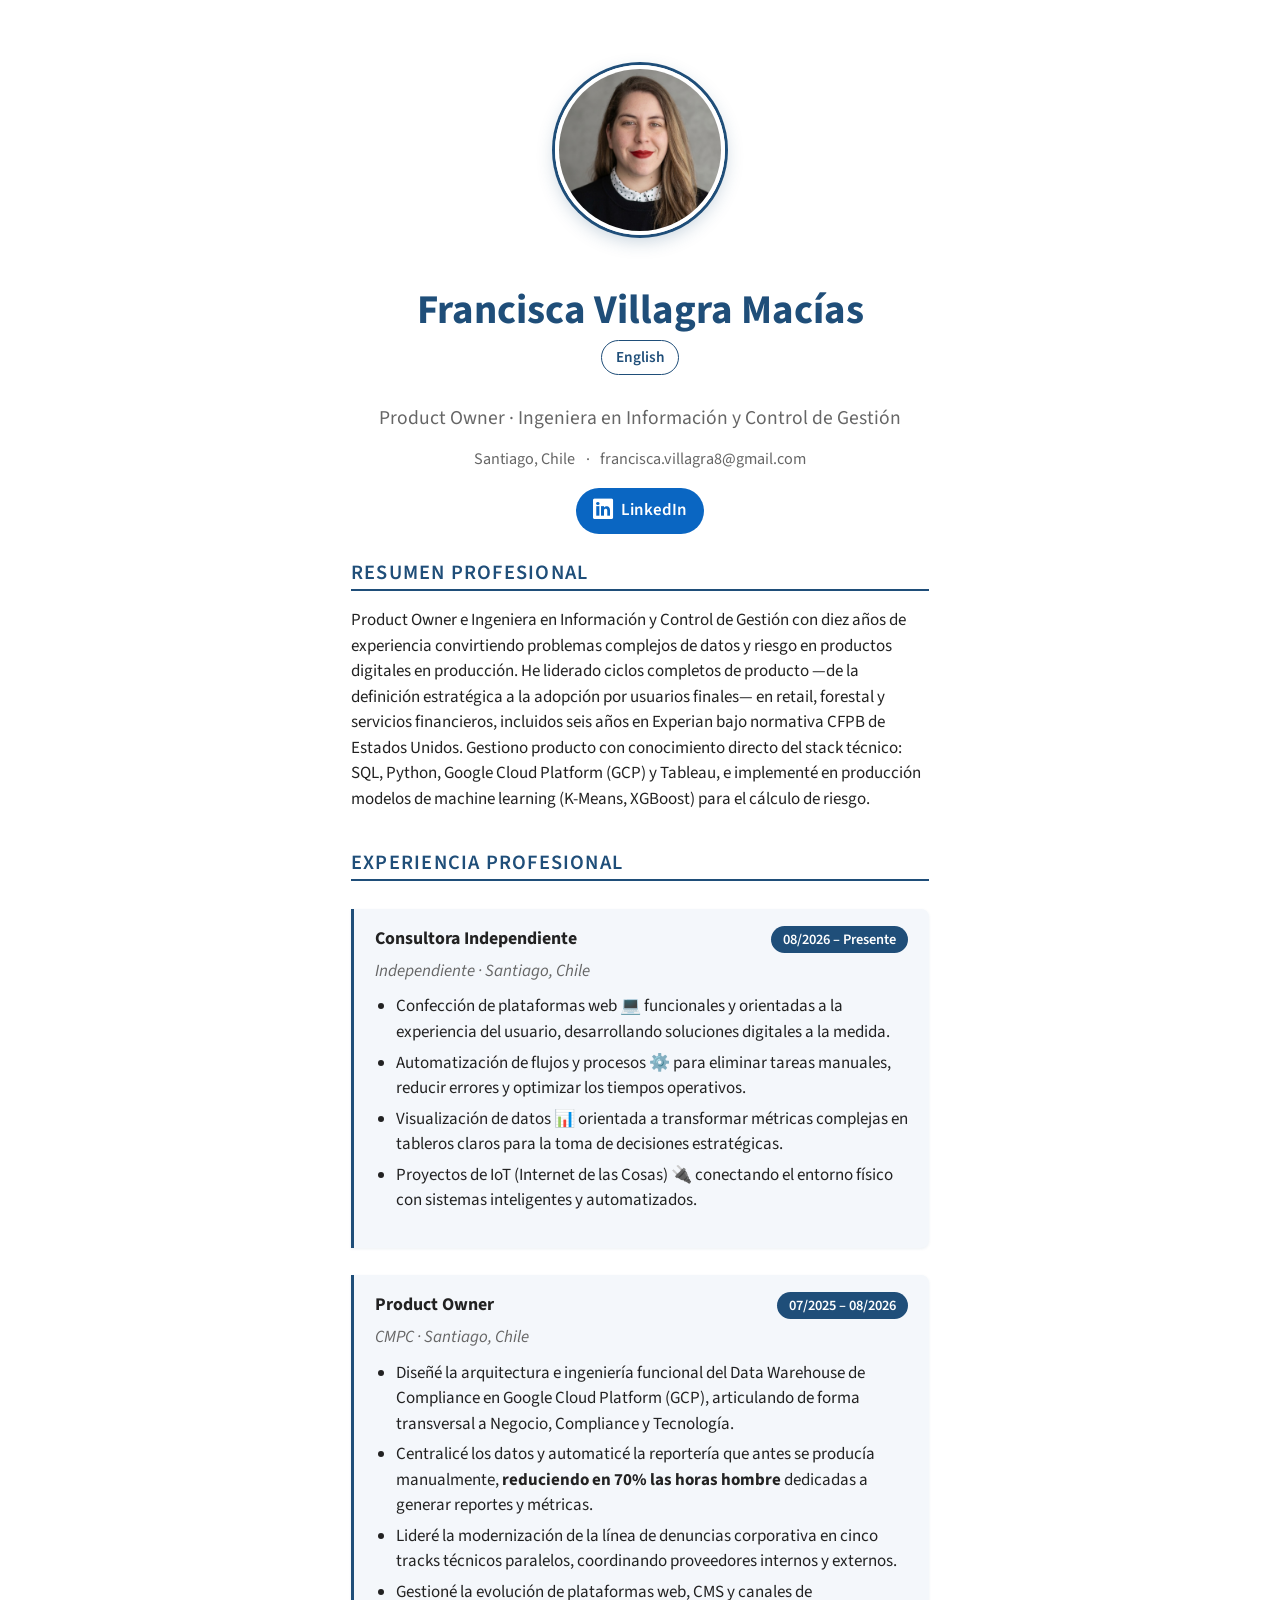
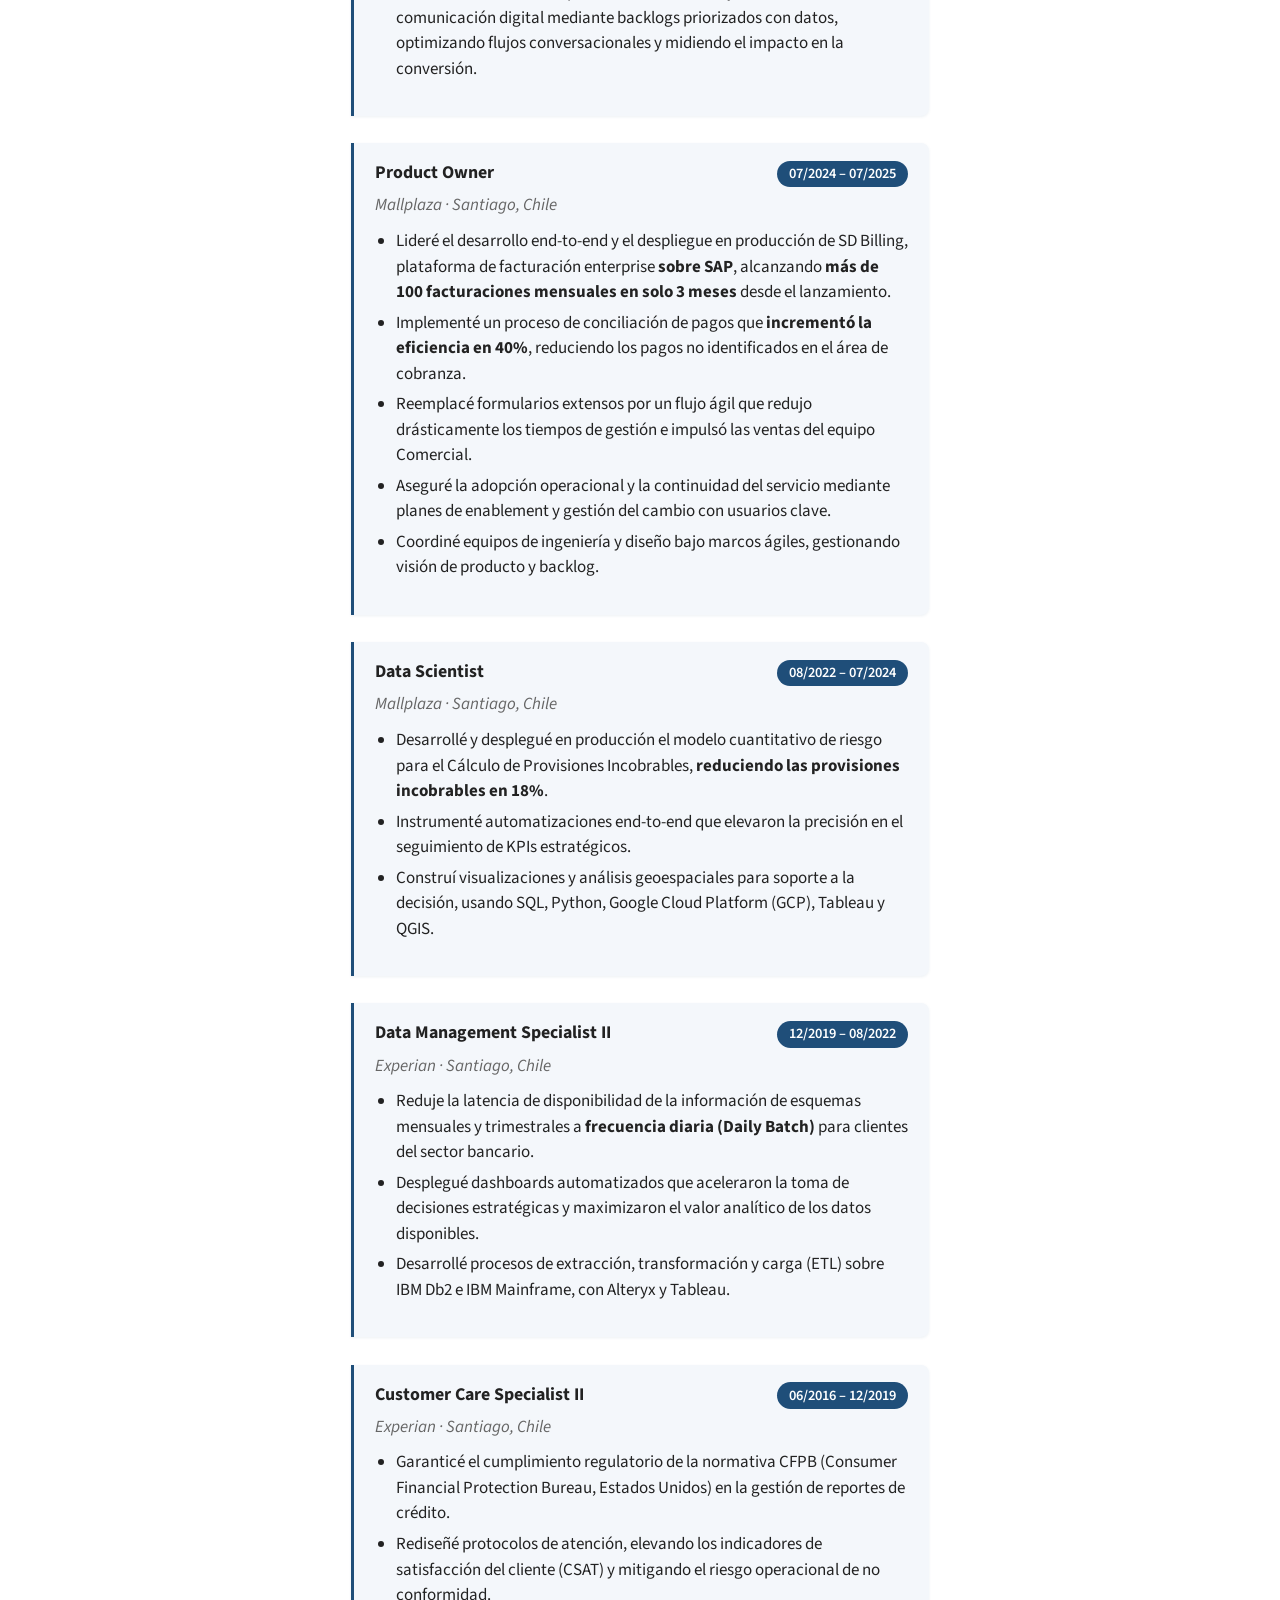
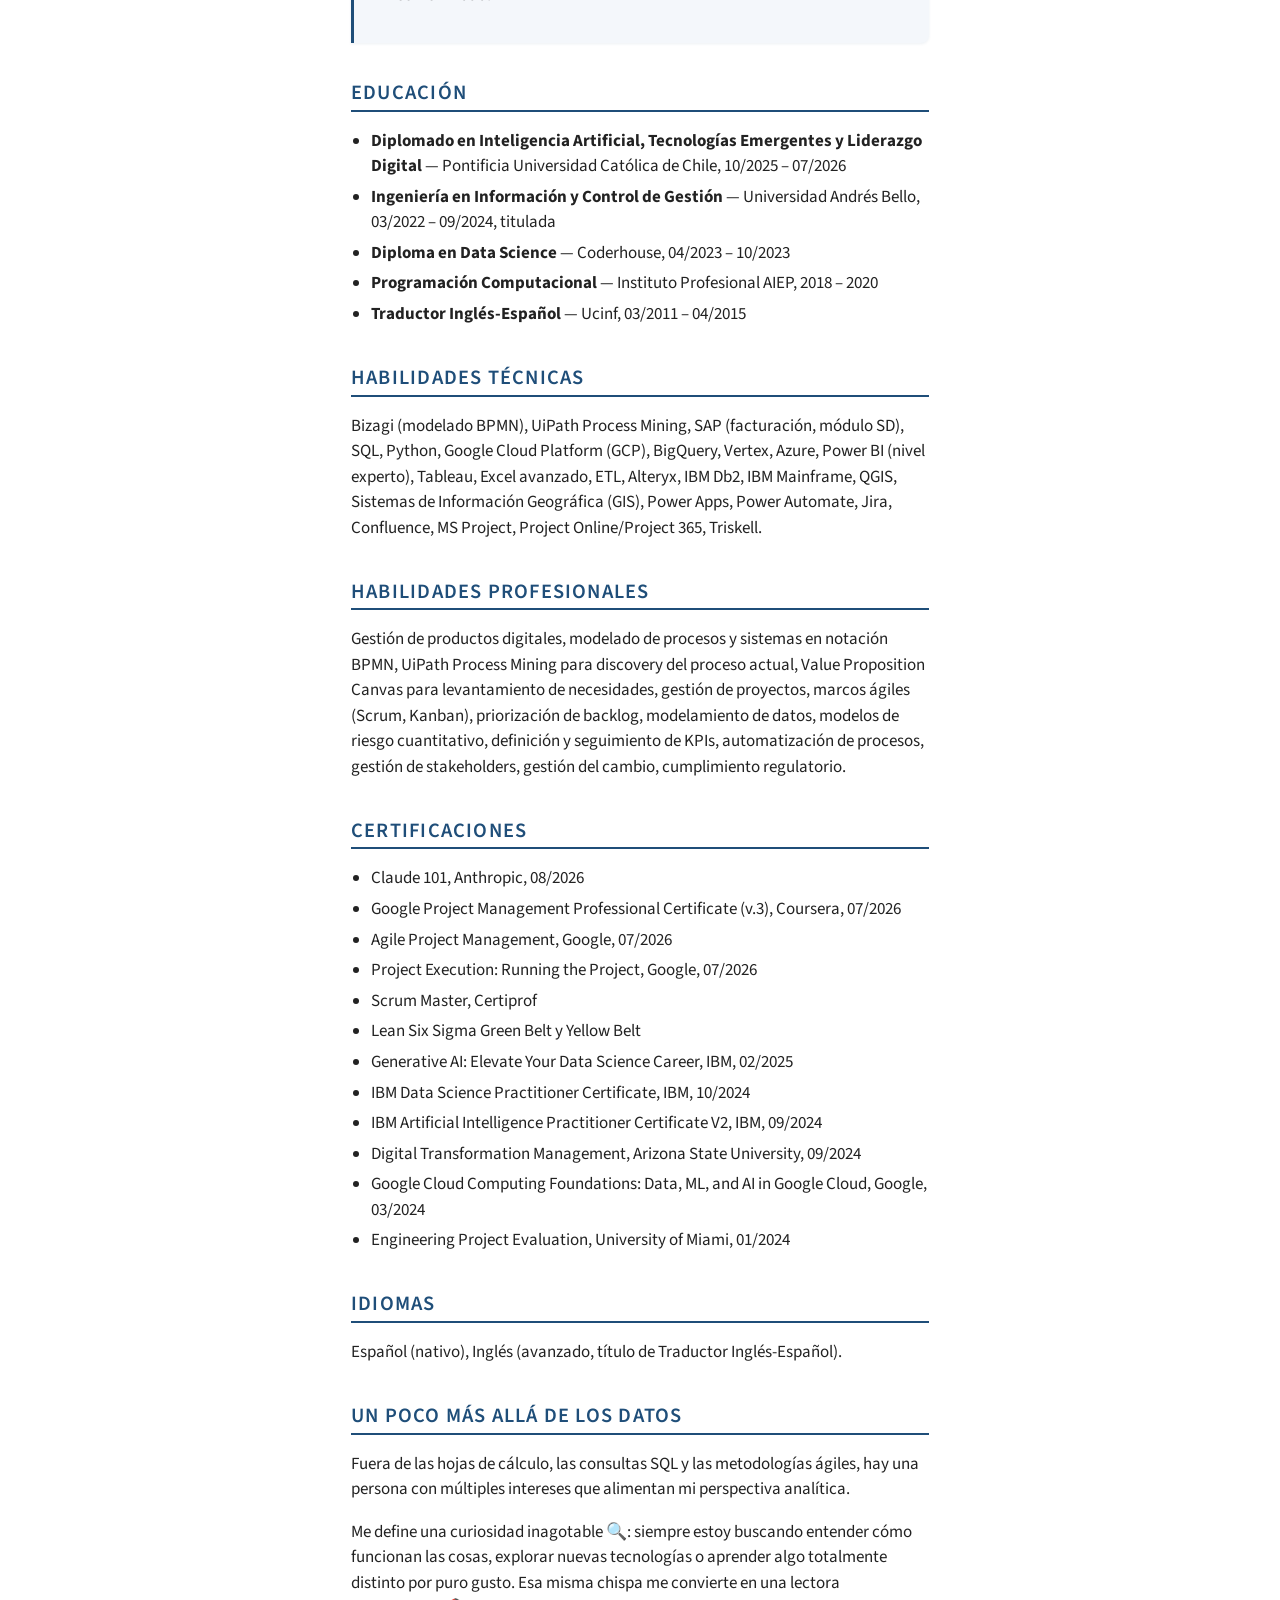
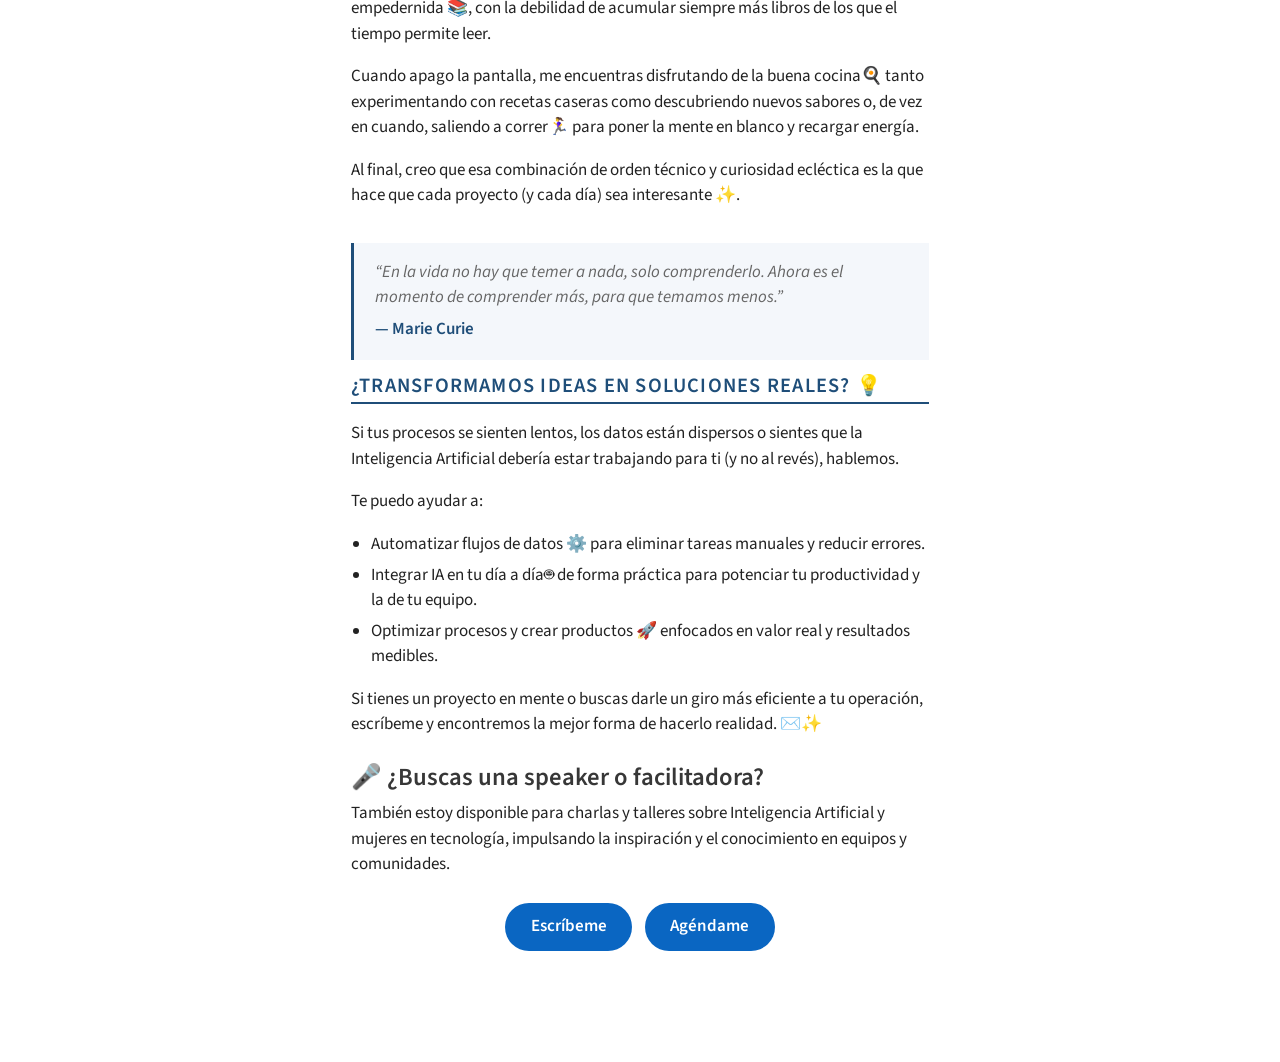
==== docs/index.html @ 4237b408 "Add independent consulting experience Co-authored-by: Copilot <223556219+Copilot@users.noreply.githu" ====
<!DOCTYPE html>
<html xmlns="http://www.w3.org/1999/xhtml" lang="es" xml:lang="es"><head>

<meta charset="utf-8">
<meta name="generator" content="quarto-1.9.38">

<meta name="viewport" content="width=device-width, initial-scale=1.0, user-scalable=yes">

<meta name="format-detection" content="date=no">

<title>Francisca Villagra Macías — CV – Francisca Villagra Macías</title>
<style>
/* Default styles provided by pandoc.
** See https://pandoc.org/MANUAL.html#variables-for-html for config info.
*/
code{white-space: pre-wrap;}
span.smallcaps{font-variant: small-caps;}
div.columns{display: flex; gap: min(4vw, 1.5em);}
div.column{flex: auto; overflow-x: auto;}
div.hanging-indent{margin-left: 1.5em; text-indent: -1.5em;}
ul.task-list{list-style: none;}
ul.task-list li input[type="checkbox"] {
  width: 0.8em;
  margin: 0 0.8em 0.2em -1em; /* quarto-specific, see https://github.com/quarto-dev/quarto-cli/issues/4556 */ 
  vertical-align: middle;
}
</style>


<script src="site_libs/quarto-nav/quarto-nav.js"></script>
<script src="site_libs/clipboard/clipboard.min.js"></script>
<script src="site_libs/quarto-search/autocomplete.umd.js"></script>
<script src="site_libs/quarto-search/fuse.min.js"></script>
<script src="site_libs/quarto-search/quarto-search.js"></script>
<meta name="quarto:offset" content="./">
<script src="site_libs/quarto-html/quarto.js" type="module"></script>
<script src="site_libs/quarto-html/tabsets/tabsets.js" type="module"></script>
<script src="site_libs/quarto-html/popper.min.js"></script>
<script src="site_libs/quarto-html/tippy.umd.min.js"></script>
<script src="site_libs/quarto-html/anchor.min.js"></script>
<link href="site_libs/quarto-html/tippy.css" rel="stylesheet">
<link href="site_libs/quarto-html/quarto-syntax-highlighting-15634bcf2e68342d4ad2dfa704d543f6.css" rel="stylesheet" id="quarto-text-highlighting-styles">
<script src="site_libs/bootstrap/bootstrap.min.js"></script>
<link href="site_libs/bootstrap/bootstrap-icons.css" rel="stylesheet">
<link href="site_libs/bootstrap/bootstrap-158031087360bce0ff56dc785ce39e06.min.css" rel="stylesheet" append-hash="true" id="quarto-bootstrap" data-mode="light">
<script id="quarto-search-options" type="application/json">{
  "location": "sidebar",
  "copy-button": false,
  "collapse-after": 3,
  "panel-placement": "start",
  "type": "textbox",
  "limit": 50,
  "keyboard-shortcut": [
    "f",
    "/",
    "s"
  ],
  "show-item-context": false,
  "language": {
    "search-no-results-text": "No se han encontrado resultados",
    "search-matching-documents-text": "documentos encontrados",
    "search-copy-link-title": "Copiar el enlace en la búsqueda",
    "search-hide-matches-text": "Ocultar resultados adicionales",
    "search-more-match-text": "resultado adicional en este documento",
    "search-more-matches-text": "resultados adicionales en este documento",
    "search-clear-button-title": "Borrar",
    "search-text-placeholder": "",
    "search-detached-cancel-button-title": "Cancelar",
    "search-submit-button-title": "Enviar",
    "search-label": "Buscar"
  }
}</script>


<link rel="stylesheet" href="styles.css">
</head>

<body class="fullcontent quarto-light">

<div id="quarto-search-results"></div>
<!-- content -->
<div id="quarto-content" class="quarto-container page-columns page-rows-contents page-layout-article">
<!-- sidebar -->
<!-- margin-sidebar -->
    
<!-- main -->
<main class="content" id="quarto-document-content">

<header id="title-block-header" class="quarto-title-block default">
<div class="quarto-title">
<h1 class="title">Francisca Villagra Macías — CV</h1>
</div>



<div class="quarto-title-meta">

    
  
    
  </div>
  


</header>


<div class="cv-cabecera reveal">
<p><img class="cv-foto" src="foto.png" alt="Foto de Francisca Villagra Macías"></p>
<section id="francisca-villagra-macías" class="level1">
<h1>Francisca Villagra Macías</h1>
<p><a class="cv-idioma" href="en/" lang="en">English</a></p>
<div class="cv-titulo">
Product Owner · Ingeniera en Información y Control de Gestión
</div>
<div class="cv-contacto">
<span>Santiago, Chile</span><span>francisca.villagra8@gmail.com</span>
</div>
<p><a class="cv-linkedin" href="https://www.linkedin.com/in/franciscavmacias" target="_blank" rel="noopener" aria-label="LinkedIn de Francisca Villagra Macías"> <i class="bi bi-linkedin"></i> LinkedIn</a></p>
</section>
</div>
<section id="resumen-profesional" class="level2">
<h2 class="anchored" data-anchor-id="resumen-profesional">Resumen profesional</h2>
<p>Product Owner e Ingeniera en Información y Control de Gestión con diez años de experiencia convirtiendo problemas complejos de datos y riesgo en productos digitales en producción. He liderado ciclos completos de producto —de la definición estratégica a la adopción por usuarios finales— en retail, forestal y servicios financieros, incluidos seis años en Experian bajo normativa CFPB de Estados Unidos. Gestiono producto con conocimiento directo del stack técnico: SQL, Python, Google Cloud Platform (GCP) y Tableau, e implementé en producción modelos de machine learning (K-Means, XGBoost) para el cálculo de riesgo.</p>
</section>
<section id="experiencia-profesional" class="level2">
<h2 class="anchored" data-anchor-id="experiencia-profesional">Experiencia profesional</h2>
<div class="cv-bloque reveal">
<div class="cv-cargo">
<div class="cv-rol">
Consultora Independiente
</div>
<div class="cv-periodo">
<span class="cv-fecha" role="text" aria-label="08/2026 – Presente" data-fecha="08/2026 – Presente"></span>
</div>
</div>
<div class="cv-empresa">
Independiente · Santiago, Chile
</div>
<ul>
<li>Confección de plataformas web 💻 funcionales y orientadas a la experiencia del usuario, desarrollando soluciones digitales a la medida.</li>
<li>Automatización de flujos y procesos ⚙️ para eliminar tareas manuales, reducir errores y optimizar los tiempos operativos.</li>
<li>Visualización de datos 📊 orientada a transformar métricas complejas en tableros claros para la toma de decisiones estratégicas.</li>
<li>Proyectos de IoT (Internet de las Cosas) 🔌 conectando el entorno físico con sistemas inteligentes y automatizados.</li>
</ul>
</div>
<div class="cv-bloque reveal">
<div class="cv-cargo">
<div class="cv-rol">
Product Owner
</div>
<div class="cv-periodo">
<span class="cv-fecha" role="text" aria-label="07/2025 – 08/2026" data-fecha="07/2025 – 08/2026"></span>
</div>
</div>
<div class="cv-empresa">
CMPC · Santiago, Chile
</div>
<ul>
<li>Diseñé la arquitectura e ingeniería funcional del Data Warehouse de Compliance en Google Cloud Platform (GCP), articulando de forma transversal a Negocio, Compliance y Tecnología.</li>
<li>Centralicé los datos y automaticé la reportería que antes se producía manualmente, <strong>reduciendo en 70% las horas hombre</strong> dedicadas a generar reportes y métricas.</li>
<li>Lideré la modernización de la línea de denuncias corporativa en cinco tracks técnicos paralelos, coordinando proveedores internos y externos.</li>
<li>Gestioné la evolución de plataformas web, CMS y canales de comunicación digital mediante backlogs priorizados con datos, optimizando flujos conversacionales y midiendo el impacto en la conversión.</li>
</ul>
</div>
<div class="cv-bloque reveal">
<div class="cv-cargo">
<div class="cv-rol">
Product Owner
</div>
<div class="cv-periodo">
<span class="cv-fecha" role="text" aria-label="07/2024 – 07/2025" data-fecha="07/2024 – 07/2025"></span>
</div>
</div>
<div class="cv-empresa">
Mallplaza · Santiago, Chile
</div>
<ul>
<li>Lideré el desarrollo end-to-end y el despliegue en producción de SD Billing, plataforma de facturación enterprise <strong>sobre SAP</strong>, alcanzando <strong>más de 100 facturaciones mensuales en solo 3 meses</strong> desde el lanzamiento.</li>
<li>Implementé un proceso de conciliación de pagos que <strong>incrementó la eficiencia en 40%</strong>, reduciendo los pagos no identificados en el área de cobranza.</li>
<li>Reemplacé formularios extensos por un flujo ágil que redujo drásticamente los tiempos de gestión e impulsó las ventas del equipo Comercial.</li>
<li>Aseguré la adopción operacional y la continuidad del servicio mediante planes de enablement y gestión del cambio con usuarios clave.</li>
<li>Coordiné equipos de ingeniería y diseño bajo marcos ágiles, gestionando visión de producto y backlog.</li>
</ul>
</div>
<div class="cv-bloque reveal">
<div class="cv-cargo">
<div class="cv-rol">
Data Scientist
</div>
<div class="cv-periodo">
<span class="cv-fecha" role="text" aria-label="08/2022 – 07/2024" data-fecha="08/2022 – 07/2024"></span>
</div>
</div>
<div class="cv-empresa">
Mallplaza · Santiago, Chile
</div>
<ul>
<li>Desarrollé y desplegué en producción el modelo cuantitativo de riesgo para el Cálculo de Provisiones Incobrables, <strong>reduciendo las provisiones incobrables en 18%</strong>.</li>
<li>Instrumenté automatizaciones end-to-end que elevaron la precisión en el seguimiento de KPIs estratégicos.</li>
<li>Construí visualizaciones y análisis geoespaciales para soporte a la decisión, usando SQL, Python, Google Cloud Platform (GCP), Tableau y QGIS.</li>
</ul>
</div>
<div class="cv-bloque reveal">
<div class="cv-cargo">
<div class="cv-rol">
Data Management Specialist II
</div>
<div class="cv-periodo">
<span class="cv-fecha" role="text" aria-label="12/2019 – 08/2022" data-fecha="12/2019 – 08/2022"></span>
</div>
</div>
<div class="cv-empresa">
Experian · Santiago, Chile
</div>
<ul>
<li>Reduje la latencia de disponibilidad de la información de esquemas mensuales y trimestrales a <strong>frecuencia diaria (Daily Batch)</strong> para clientes del sector bancario.</li>
<li>Desplegué dashboards automatizados que aceleraron la toma de decisiones estratégicas y maximizaron el valor analítico de los datos disponibles.</li>
<li>Desarrollé procesos de extracción, transformación y carga (ETL) sobre IBM Db2 e IBM Mainframe, con Alteryx y Tableau.</li>
</ul>
</div>
<div class="cv-bloque reveal">
<div class="cv-cargo">
<div class="cv-rol">
Customer Care Specialist II
</div>
<div class="cv-periodo">
<span class="cv-fecha" role="text" aria-label="06/2016 – 12/2019" data-fecha="06/2016 – 12/2019"></span>
</div>
</div>
<div class="cv-empresa">
Experian · Santiago, Chile
</div>
<ul>
<li>Garanticé el cumplimiento regulatorio de la normativa CFPB (Consumer Financial Protection Bureau, Estados Unidos) en la gestión de reportes de crédito.</li>
<li>Rediseñé protocolos de atención, elevando los indicadores de satisfacción del cliente (CSAT) y mitigando el riesgo operacional de no conformidad.</li>
</ul>
</div>
</section>
<section id="educación" class="level2">
<h2 class="anchored" data-anchor-id="educación">Educación</h2>
<ul>
<li><strong>Diplomado en Inteligencia Artificial, Tecnologías Emergentes y Liderazgo Digital</strong> — Pontificia Universidad Católica de Chile, <span class="cv-fecha" role="text" aria-label="10/2025" data-fecha="10/2025"></span> – <span class="cv-fecha" role="text" aria-label="07/2026" data-fecha="07/2026"></span></li>
<li><strong>Ingeniería en Información y Control de Gestión</strong> — Universidad Andrés Bello, <span class="cv-fecha" role="text" aria-label="03/2022" data-fecha="03/2022"></span> – <span class="cv-fecha" role="text" aria-label="09/2024" data-fecha="09/2024"></span>, titulada</li>
<li><strong>Diploma en Data Science</strong> — Coderhouse, <span class="cv-fecha" role="text" aria-label="04/2023" data-fecha="04/2023"></span> – <span class="cv-fecha" role="text" aria-label="10/2023" data-fecha="10/2023"></span></li>
<li><strong>Programación Computacional</strong> — Instituto Profesional AIEP, 2018 – 2020</li>
<li><strong>Traductor Inglés-Español</strong> — Ucinf, <span class="cv-fecha" role="text" aria-label="03/2011" data-fecha="03/2011"></span> – <span class="cv-fecha" role="text" aria-label="04/2015" data-fecha="04/2015"></span></li>
</ul>
</section>
<section id="habilidades-técnicas" class="level2">
<h2 class="anchored" data-anchor-id="habilidades-técnicas">Habilidades técnicas</h2>
<p>Bizagi (modelado BPMN), UiPath Process Mining, SAP (facturación, módulo SD), SQL, Python, Google Cloud Platform (GCP), BigQuery, Vertex, Azure, Power BI (nivel experto), Tableau, Excel avanzado, ETL, Alteryx, IBM Db2, IBM Mainframe, QGIS, Sistemas de Información Geográfica (GIS), Power Apps, Power Automate, Jira, Confluence, MS Project, Project Online/Project 365, Triskell.</p>
</section>
<section id="habilidades-profesionales" class="level2">
<h2 class="anchored" data-anchor-id="habilidades-profesionales">Habilidades profesionales</h2>
<p>Gestión de productos digitales, modelado de procesos y sistemas en notación BPMN, UiPath Process Mining para discovery del proceso actual, Value Proposition Canvas para levantamiento de necesidades, gestión de proyectos, marcos ágiles (Scrum, Kanban), priorización de backlog, modelamiento de datos, modelos de riesgo cuantitativo, definición y seguimiento de KPIs, automatización de procesos, gestión de stakeholders, gestión del cambio, cumplimiento regulatorio.</p>
</section>
<section id="certificaciones" class="level2">
<h2 class="anchored" data-anchor-id="certificaciones">Certificaciones</h2>
<ul>
<li>Claude 101, Anthropic, <span class="cv-fecha" role="text" aria-label="08/2026" data-fecha="08/2026"></span></li>
<li>Google Project Management Professional Certificate (v.3), Coursera, <span class="cv-fecha" role="text" aria-label="07/2026" data-fecha="07/2026"></span></li>
<li>Agile Project Management, Google, <span class="cv-fecha" role="text" aria-label="07/2026" data-fecha="07/2026"></span></li>
<li>Project Execution: Running the Project, Google, <span class="cv-fecha" role="text" aria-label="07/2026" data-fecha="07/2026"></span></li>
<li>Scrum Master, Certiprof</li>
<li>Lean Six Sigma Green Belt y Yellow Belt</li>
<li>Generative AI: Elevate Your Data Science Career, IBM, <span class="cv-fecha" role="text" aria-label="02/2025" data-fecha="02/2025"></span></li>
<li>IBM Data Science Practitioner Certificate, IBM, <span class="cv-fecha" role="text" aria-label="10/2024" data-fecha="10/2024"></span></li>
<li>IBM Artificial Intelligence Practitioner Certificate V2, IBM, <span class="cv-fecha" role="text" aria-label="09/2024" data-fecha="09/2024"></span></li>
<li>Digital Transformation Management, Arizona State University, <span class="cv-fecha" role="text" aria-label="09/2024" data-fecha="09/2024"></span></li>
<li>Google Cloud Computing Foundations: Data, ML, and AI in Google Cloud, Google, <span class="cv-fecha" role="text" aria-label="03/2024" data-fecha="03/2024"></span></li>
<li>Engineering Project Evaluation, University of Miami, <span class="cv-fecha" role="text" aria-label="01/2024" data-fecha="01/2024"></span></li>
</ul>
</section>
<section id="idiomas" class="level2">
<h2 class="anchored" data-anchor-id="idiomas">Idiomas</h2>
<p>Español (nativo), Inglés (avanzado, título de Traductor Inglés-Español).</p>
</section>
<section id="un-poco-más-allá-de-los-datos" class="level2">
<h2 class="anchored" data-anchor-id="un-poco-más-allá-de-los-datos">Un poco más allá de los datos</h2>
<p>Fuera de las hojas de cálculo, las consultas SQL y las metodologías ágiles, hay una persona con múltiples intereses que alimentan mi perspectiva analítica.</p>
<p>Me define una curiosidad inagotable 🔍: siempre estoy buscando entender cómo funcionan las cosas, explorar nuevas tecnologías o aprender algo totalmente distinto por puro gusto. Esa misma chispa me convierte en una lectora empedernida 📚, con la debilidad de acumular siempre más libros de los que el tiempo permite leer.</p>
<p>Cuando apago la pantalla, me encuentras disfrutando de la buena cocina🍳 tanto experimentando con recetas caseras como descubriendo nuevos sabores o, de vez en cuando, saliendo a correr🏃‍♀️ para poner la mente en blanco y recargar energía.</p>
<p>Al final, creo que esa combinación de orden técnico y curiosidad ecléctica es la que hace que cada proyecto (y cada día) sea interesante ✨.</p>

</section>
<blockquote class="cv-cita">
<p>“En la vida no hay que temer a nada, solo comprenderlo. Ahora es el momento de comprender más, para que temamos menos.”</p>
<cite>— Marie Curie</cite>
</blockquote>
<section id="transformamos-ideas-en-soluciones-reales" class="level2">
<h2 class="anchored" data-anchor-id="transformamos-ideas-en-soluciones-reales">¿Transformamos ideas en soluciones reales? 💡</h2>
<p>Si tus procesos se sienten lentos, los datos están dispersos o sientes que la Inteligencia Artificial debería estar trabajando para ti (y no al revés), hablemos.</p>
<p>Te puedo ayudar a:</p>
<ul>
<li>Automatizar flujos de datos ⚙️ para eliminar tareas manuales y reducir errores.</li>
<li>Integrar IA en tu día a día🤖 de forma práctica para potenciar tu productividad y la de tu equipo.</li>
<li>Optimizar procesos y crear productos 🚀 enfocados en valor real y resultados medibles.</li>
</ul>
<p>Si tienes un proyecto en mente o buscas darle un giro más eficiente a tu operación, escríbeme y encontremos la mejor forma de hacerlo realidad. ✉️✨</p>
<h3>🎤 ¿Buscas una speaker o facilitadora?</h3>
<p>También estoy disponible para charlas y talleres sobre Inteligencia Artificial y mujeres en tecnología, impulsando la inspiración y el conocimiento en equipos y comunidades.</p>
<div class="cv-email-contenedor"><a class="cv-email" href="mailto:francisca.villagra8@gmail.com?subject=Conversemos%20sobre%20un%20proyecto">Escríbeme</a><a class="cv-email" href="mailto:francisca.villagra8@gmail.com?subject=Agendemos&amp;body=Hola%20Francisca%2C%0A%0AAgendemos%20una%20reuni%C3%B3n.">Agéndame</a></div>
</section>

</main> <!-- /main -->
<script>
// Aparición progresiva al hacer scroll (fade + deslizamiento), escalonada por bloque.
(function () {
  var reduce = window.matchMedia("(prefers-reduced-motion: reduce)").matches;
  var main = document.querySelector("#quarto-document-content") || document.body;
  var targets = [];
  main.querySelectorAll("h2, .reveal, section.level2 > p, section.level2 > ul, section.level2 > .cell").forEach(function (el) {
    if (el.closest(".reveal") && !el.classList.contains("reveal")) return;
    el.classList.add("reveal"); targets.push(el);
  });
  if (reduce || !("IntersectionObserver" in window)) { targets.forEach(function (e) { e.classList.add("visible"); }); return; }
  var io = new IntersectionObserver(function (entries) {
    entries.forEach(function (en) {
      if (en.isIntersecting) { en.target.classList.add("visible"); io.unobserve(en.target); }
    });
  }, { threshold: 0.12, rootMargin: "0px 0px -6% 0px" });
  targets.forEach(function (el) { io.observe(el); });
  // viñetas escalonadas dentro de cada bloque
  document.querySelectorAll(".cv-bloque li, section.level2 > ul li").forEach(function (li, i) {
    li.style.setProperty("--d", ((i % 6) * 70) + "ms");
  });
})();
</script>
<script id="quarto-html-after-body" type="application/javascript">
  window.document.addEventListener("DOMContentLoaded", function (event) {
    const icon = "";
    const anchorJS = new window.AnchorJS();
    anchorJS.options = {
      placement: 'right',
      icon: icon
    };
    anchorJS.add('.anchored');
    const isCodeAnnotation = (el) => {
      for (const clz of el.classList) {
        if (clz.startsWith('code-annotation-')) {                     
          return true;
        }
      }
      return false;
    }
    const onCopySuccess = function(e) {
      // button target
      const button = e.trigger;
      // don't keep focus
      button.blur();
      // flash "checked"
      button.classList.add('code-copy-button-checked');
      var currentTitle = button.getAttribute("title");
      button.setAttribute("title", "Copiado");
      let tooltip;
      if (window.bootstrap) {
        button.setAttribute("data-bs-toggle", "tooltip");
        button.setAttribute("data-bs-placement", "left");
        button.setAttribute("data-bs-title", "Copiado");
        tooltip = new bootstrap.Tooltip(button, 
          { trigger: "manual", 
            customClass: "code-copy-button-tooltip",
            offset: [0, -8]});
        tooltip.show();    
      }
      setTimeout(function() {
        if (tooltip) {
          tooltip.hide();
          button.removeAttribute("data-bs-title");
          button.removeAttribute("data-bs-toggle");
          button.removeAttribute("data-bs-placement");
        }
        button.setAttribute("title", currentTitle);
        button.classList.remove('code-copy-button-checked');
      }, 1000);
      // clear code selection
      e.clearSelection();
    }
    const getTextToCopy = function(trigger) {
      const outerScaffold = trigger.parentElement.cloneNode(true);
      const codeEl = outerScaffold.querySelector('code');
      for (const childEl of codeEl.children) {
        if (isCodeAnnotation(childEl)) {
          childEl.remove();
        }
      }
      return codeEl.innerText;
    }
    const clipboard = new window.ClipboardJS('.code-copy-button:not([data-in-quarto-modal])', {
      text: getTextToCopy
    });
    clipboard.on('success', onCopySuccess);
    if (window.document.getElementById('quarto-embedded-source-code-modal')) {
      const clipboardModal = new window.ClipboardJS('.code-copy-button[data-in-quarto-modal]', {
        text: getTextToCopy,
        container: window.document.getElementById('quarto-embedded-source-code-modal')
      });
      clipboardModal.on('success', onCopySuccess);
    }
      var localhostRegex = new RegExp(/^(?:http|https):\/\/localhost\:?[0-9]*\//);
      var mailtoRegex = new RegExp(/^mailto:/);
        var filterRegex = new RegExp('/' + window.location.host + '/');
      var isInternal = (href) => {
          return filterRegex.test(href) || localhostRegex.test(href) || mailtoRegex.test(href);
      }
      // Inspect non-navigation links and adorn them if external
     var links = window.document.querySelectorAll('a[href]:not(.nav-link):not(.navbar-brand):not(.toc-action):not(.sidebar-link):not(.sidebar-item-toggle):not(.pagination-link):not(.no-external):not([aria-hidden]):not(.dropdown-item):not(.quarto-navigation-tool):not(.about-link)');
      for (var i=0; i<links.length; i++) {
        const link = links[i];
        if (!isInternal(link.href)) {
          // undo the damage that might have been done by quarto-nav.js in the case of
          // links that we want to consider external
          if (link.dataset.originalHref !== undefined) {
            link.href = link.dataset.originalHref;
          }
        }
      }
    function tippyHover(el, contentFn, onTriggerFn, onUntriggerFn) {
      const config = {
        allowHTML: true,
        maxWidth: 500,
        delay: 100,
        arrow: false,
        appendTo: function(el) {
            return el.parentElement;
        },
        interactive: true,
        interactiveBorder: 10,
        theme: 'quarto',
        placement: 'bottom-start',
      };
      if (contentFn) {
        config.content = contentFn;
      }
      if (onTriggerFn) {
        config.onTrigger = onTriggerFn;
      }
      if (onUntriggerFn) {
        config.onUntrigger = onUntriggerFn;
      }
      window.tippy(el, config); 
    }
    const noterefs = window.document.querySelectorAll('a[role="doc-noteref"]');
    for (var i=0; i<noterefs.length; i++) {
      const ref = noterefs[i];
      tippyHover(ref, function() {
        // use id or data attribute instead here
        let href = ref.getAttribute('data-footnote-href') || ref.getAttribute('href');
        try { href = new URL(href).hash; } catch {}
        const id = href.replace(/^#\/?/, "");
        const note = window.document.getElementById(id);
        if (note) {
          return note.innerHTML;
        } else {
          return "";
        }
      });
    }
    const xrefs = window.document.querySelectorAll('a.quarto-xref');
    const processXRef = (id, note) => {
      // Strip column container classes
      const stripColumnClz = (el) => {
        el.classList.remove("page-full", "page-columns");
        if (el.children) {
          for (const child of el.children) {
            stripColumnClz(child);
          }
        }
      }
      stripColumnClz(note)
      if (id === null || id.startsWith('sec-')) {
        // Special case sections, only their first couple elements
        const container = document.createElement("div");
        if (note.children && note.children.length > 2) {
          container.appendChild(note.children[0].cloneNode(true));
          for (let i = 1; i < note.children.length; i++) {
            const child = note.children[i];
            if (child.tagName === "P" && child.innerText === "") {
              continue;
            } else {
              container.appendChild(child.cloneNode(true));
              break;
            }
          }
          if (window.Quarto?.typesetMath) {
            window.Quarto.typesetMath(container);
          }
          return container.innerHTML
        } else {
          if (window.Quarto?.typesetMath) {
            window.Quarto.typesetMath(note);
          }
          return note.innerHTML;
        }
      } else {
        // Remove any anchor links if they are present
        const anchorLink = note.querySelector('a.anchorjs-link');
        if (anchorLink) {
          anchorLink.remove();
        }
        if (window.Quarto?.typesetMath) {
          window.Quarto.typesetMath(note);
        }
        if (note.classList.contains("callout")) {
          return note.outerHTML;
        } else {
          return note.innerHTML;
        }
      }
    }
    for (var i=0; i<xrefs.length; i++) {
      const xref = xrefs[i];
      tippyHover(xref, undefined, function(instance) {
        instance.disable();
        let url = xref.getAttribute('href');
        let hash = undefined; 
        if (url.startsWith('#')) {
          hash = url;
        } else {
          try { hash = new URL(url).hash; } catch {}
        }
        if (hash) {
          const id = hash.replace(/^#\/?/, "");
          const note = window.document.getElementById(id);
          if (note !== null) {
            try {
              const html = processXRef(id, note.cloneNode(true));
              instance.setContent(html);
            } finally {
              instance.enable();
              instance.show();
            }
          } else {
            // See if we can fetch this
            fetch(url.split('#')[0])
            .then(res => res.text())
            .then(html => {
              const parser = new DOMParser();
              const htmlDoc = parser.parseFromString(html, "text/html");
              const note = htmlDoc.getElementById(id);
              if (note !== null) {
                const html = processXRef(id, note);
                instance.setContent(html);
              } 
            }).finally(() => {
              instance.enable();
              instance.show();
            });
          }
        } else {
          // See if we can fetch a full url (with no hash to target)
          // This is a special case and we should probably do some content thinning / targeting
          fetch(url)
          .then(res => res.text())
          .then(html => {
            const parser = new DOMParser();
            const htmlDoc = parser.parseFromString(html, "text/html");
            const note = htmlDoc.querySelector('main.content');
            if (note !== null) {
              // This should only happen for chapter cross references
              // (since there is no id in the URL)
              // remove the first header
              if (note.children.length > 0 && note.children[0].tagName === "HEADER") {
                note.children[0].remove();
              }
              const html = processXRef(null, note);
              instance.setContent(html);
            } 
          }).finally(() => {
            instance.enable();
            instance.show();
          });
        }
      }, function(instance) {
      });
    }
        let selectedAnnoteEl;
        const selectorForAnnotation = ( cell, annotation) => {
          let cellAttr = 'data-code-cell="' + cell + '"';
          let lineAttr = 'data-code-annotation="' +  annotation + '"';
          const selector = 'span[' + cellAttr + '][' + lineAttr + ']';
          return selector;
        }
        const selectCodeLines = (annoteEl) => {
          const doc = window.document;
          const targetCell = annoteEl.getAttribute("data-target-cell");
          const targetAnnotation = annoteEl.getAttribute("data-target-annotation");
          const annoteSpan = window.document.querySelector(selectorForAnnotation(targetCell, targetAnnotation));
          const lines = annoteSpan.getAttribute("data-code-lines").split(",");
          const lineIds = lines.map((line) => {
            return targetCell + "-" + line;
          })
          let top = null;
          let height = null;
          let parent = null;
          if (lineIds.length > 0) {
              //compute the position of the single el (top and bottom and make a div)
              const el = window.document.getElementById(lineIds[0]);
              top = el.offsetTop;
              height = el.offsetHeight;
              parent = el.parentElement.parentElement;
            if (lineIds.length > 1) {
              const lastEl = window.document.getElementById(lineIds[lineIds.length - 1]);
              const bottom = lastEl.offsetTop + lastEl.offsetHeight;
              height = bottom - top;
            }
            if (top !== null && height !== null && parent !== null) {
              // cook up a div (if necessary) and position it 
              let div = window.document.getElementById("code-annotation-line-highlight");
              if (div === null) {
                div = window.document.createElement("div");
                div.setAttribute("id", "code-annotation-line-highlight");
                div.style.position = 'absolute';
                parent.appendChild(div);
              }
              div.style.top = top - 2 + "px";
              div.style.height = height + 4 + "px";
              div.style.left = 0;
              let gutterDiv = window.document.getElementById("code-annotation-line-highlight-gutter");
              if (gutterDiv === null) {
                gutterDiv = window.document.createElement("div");
                gutterDiv.setAttribute("id", "code-annotation-line-highlight-gutter");
                gutterDiv.style.position = 'absolute';
                const codeCell = window.document.getElementById(targetCell);
                const gutter = codeCell.querySelector('.code-annotation-gutter');
                gutter.appendChild(gutterDiv);
              }
              gutterDiv.style.top = top - 2 + "px";
              gutterDiv.style.height = height + 4 + "px";
            }
            selectedAnnoteEl = annoteEl;
          }
        };
        const unselectCodeLines = () => {
          const elementsIds = ["code-annotation-line-highlight", "code-annotation-line-highlight-gutter"];
          elementsIds.forEach((elId) => {
            const div = window.document.getElementById(elId);
            if (div) {
              div.remove();
            }
          });
          selectedAnnoteEl = undefined;
        };
          // Handle positioning of the toggle
      window.addEventListener(
        "resize",
        throttle(() => {
          elRect = undefined;
          if (selectedAnnoteEl) {
            selectCodeLines(selectedAnnoteEl);
          }
        }, 10)
      );
      function throttle(fn, ms) {
      let throttle = false;
      let timer;
        return (...args) => {
          if(!throttle) { // first call gets through
              fn.apply(this, args);
              throttle = true;
          } else { // all the others get throttled
              if(timer) clearTimeout(timer); // cancel #2
              timer = setTimeout(() => {
                fn.apply(this, args);
                timer = throttle = false;
              }, ms);
          }
        };
      }
        // Attach click handler to the DT
        const annoteDls = window.document.querySelectorAll('dt[data-target-cell]');
        for (const annoteDlNode of annoteDls) {
          annoteDlNode.addEventListener('click', (event) => {
            const clickedEl = event.target;
            if (clickedEl !== selectedAnnoteEl) {
              unselectCodeLines();
              const activeEl = window.document.querySelector('dt[data-target-cell].code-annotation-active');
              if (activeEl) {
                activeEl.classList.remove('code-annotation-active');
              }
              selectCodeLines(clickedEl);
              clickedEl.classList.add('code-annotation-active');
            } else {
              // Unselect the line
              unselectCodeLines();
              clickedEl.classList.remove('code-annotation-active');
            }
          });
        }
    const findCites = (el) => {
      const parentEl = el.parentElement;
      if (parentEl) {
        const cites = parentEl.dataset.cites;
        if (cites) {
          return {
            el,
            cites: cites.split(' ')
          };
        } else {
          return findCites(el.parentElement)
        }
      } else {
        return undefined;
      }
    };
    var bibliorefs = window.document.querySelectorAll('a[role="doc-biblioref"]');
    for (var i=0; i<bibliorefs.length; i++) {
      const ref = bibliorefs[i];
      const citeInfo = findCites(ref);
      if (citeInfo) {
        tippyHover(citeInfo.el, function() {
          var popup = window.document.createElement('div');
          citeInfo.cites.forEach(function(cite) {
            var citeDiv = window.document.createElement('div');
            citeDiv.classList.add('hanging-indent');
            citeDiv.classList.add('csl-entry');
            var biblioDiv = window.document.getElementById('ref-' + cite);
            if (biblioDiv) {
              citeDiv.innerHTML = biblioDiv.innerHTML;
            }
            popup.appendChild(citeDiv);
          });
          return popup.innerHTML;
        });
      }
    }
  });
  </script>
</div> <!-- /content -->




</body></html>
---- docs/site_libs/quarto-html/tippy.css ----
.tippy-box[data-animation=fade][data-state=hidden]{opacity:0}[data-tippy-root]{max-width:calc(100vw - 10px)}.tippy-box{position:relative;background-color:#333;color:#fff;border-radius:4px;font-size:14px;line-height:1.4;white-space:normal;outline:0;transition-property:transform,visibility,opacity}.tippy-box[data-placement^=top]>.tippy-arrow{bottom:0}.tippy-box[data-placement^=top]>.tippy-arrow:before{bottom:-7px;left:0;border-width:8px 8px 0;border-top-color:initial;transform-origin:center top}.tippy-box[data-placement^=bottom]>.tippy-arrow{top:0}.tippy-box[data-placement^=bottom]>.tippy-arrow:before{top:-7px;left:0;border-width:0 8px 8px;border-bottom-color:initial;transform-origin:center bottom}.tippy-box[data-placement^=left]>.tippy-arrow{right:0}.tippy-box[data-placement^=left]>.tippy-arrow:before{border-width:8px 0 8px 8px;border-left-color:initial;right:-7px;transform-origin:center left}.tippy-box[data-placement^=right]>.tippy-arrow{left:0}.tippy-box[data-placement^=right]>.tippy-arrow:before{left:-7px;border-width:8px 8px 8px 0;border-right-color:initial;transform-origin:center right}.tippy-box[data-inertia][data-state=visible]{transition-timing-function:cubic-bezier(.54,1.5,.38,1.11)}.tippy-arrow{width:16px;height:16px;color:#333}.tippy-arrow:before{content:"";position:absolute;border-color:transparent;border-style:solid}.tippy-content{position:relative;padding:5px 9px;z-index:1}
---- docs/site_libs/quarto-html/quarto-syntax-highlighting-15634bcf2e68342d4ad2dfa704d543f6.css ----
/* quarto syntax highlight colors */
:root {
  --quarto-hl-ot-color: #003B4F;
  --quarto-hl-at-color: #657422;
  --quarto-hl-ss-color: #20794D;
  --quarto-hl-an-color: #5E5E5E;
  --quarto-hl-fu-color: #4758AB;
  --quarto-hl-st-color: #20794D;
  --quarto-hl-cf-color: #003B4F;
  --quarto-hl-op-color: #5E5E5E;
  --quarto-hl-er-color: #AD0000;
  --quarto-hl-bn-color: #AD0000;
  --quarto-hl-al-color: #AD0000;
  --quarto-hl-va-color: #111111;
  --quarto-hl-bu-color: inherit;
  --quarto-hl-ex-color: inherit;
  --quarto-hl-pp-color: #AD0000;
  --quarto-hl-in-color: #5E5E5E;
  --quarto-hl-vs-color: #20794D;
  --quarto-hl-wa-color: #5E5E5E;
  --quarto-hl-do-color: #5E5E5E;
  --quarto-hl-im-color: #00769E;
  --quarto-hl-ch-color: #20794D;
  --quarto-hl-dt-color: #AD0000;
  --quarto-hl-fl-color: #AD0000;
  --quarto-hl-co-color: #5E5E5E;
  --quarto-hl-cv-color: #5E5E5E;
  --quarto-hl-cn-color: #8f5902;
  --quarto-hl-sc-color: #5E5E5E;
  --quarto-hl-dv-color: #AD0000;
  --quarto-hl-kw-color: #003B4F;
}

/* other quarto variables */
:root {
  --quarto-font-monospace: SFMono-Regular, Menlo, Monaco, Consolas, "Liberation Mono", "Courier New", monospace;
}

/* syntax highlight based on Pandoc's rules */
pre > code.sourceCode > span {
  color: #003B4F;
}

code.sourceCode > span {
  color: #003B4F;
}

div.sourceCode,
div.sourceCode pre.sourceCode {
  color: #003B4F;
}

/* Normal */
code span {
  color: #003B4F;
}

/* Alert */
code span.al {
  color: #AD0000;
  font-style: inherit;
}

/* Annotation */
code span.an {
  color: #5E5E5E;
  font-style: inherit;
}

/* Attribute */
code span.at {
  color: #657422;
  font-style: inherit;
}

/* BaseN */
code span.bn {
  color: #AD0000;
  font-style: inherit;
}

/* BuiltIn */
code span.bu {
  font-style: inherit;
}

/* ControlFlow */
code span.cf {
  color: #003B4F;
  font-weight: bold;
  font-style: inherit;
}

/* Char */
code span.ch {
  color: #20794D;
  font-style: inherit;
}

/* Constant */
code span.cn {
  color: #8f5902;
  font-style: inherit;
}

/* Comment */
code span.co {
  color: #5E5E5E;
  font-style: inherit;
}

/* CommentVar */
code span.cv {
  color: #5E5E5E;
  font-style: italic;
}

/* Documentation */
code span.do {
  color: #5E5E5E;
  font-style: italic;
}

/* DataType */
code span.dt {
  color: #AD0000;
  font-style: inherit;
}

/* DecVal */
code span.dv {
  color: #AD0000;
  font-style: inherit;
}

/* Error */
code span.er {
  color: #AD0000;
  font-style: inherit;
}

/* Extension */
code span.ex {
  font-style: inherit;
}

/* Float */
code span.fl {
  color: #AD0000;
  font-style: inherit;
}

/* Function */
code span.fu {
  color: #4758AB;
  font-style: inherit;
}

/* Import */
code span.im {
  color: #00769E;
  font-style: inherit;
}

/* Information */
code span.in {
  color: #5E5E5E;
  font-style: inherit;
}

/* Keyword */
code span.kw {
  color: #003B4F;
  font-weight: bold;
  font-style: inherit;
}

/* Operator */
code span.op {
  color: #5E5E5E;
  font-style: inherit;
}

/* Other */
code span.ot {
  color: #003B4F;
  font-style: inherit;
}

/* Preprocessor */
code span.pp {
  color: #AD0000;
  font-style: inherit;
}

/* SpecialChar */
code span.sc {
  color: #5E5E5E;
  font-style: inherit;
}

/* SpecialString */
code span.ss {
  color: #20794D;
  font-style: inherit;
}

/* String */
code span.st {
  color: #20794D;
  font-style: inherit;
}

/* Variable */
code span.va {
  color: #111111;
  font-style: inherit;
}

/* VerbatimString */
code span.vs {
  color: #20794D;
  font-style: inherit;
}

/* Warning */
code span.wa {
  color: #5E5E5E;
  font-style: italic;
}

.prevent-inlining {
  content: "</";
}

/*# sourceMappingURL=f23921c56f73e400b49028c9186a1aa0.css.map */
---- docs/styles.css ----
:root { --acento: #1f4e79; --texto: #222; --suave: #666; }
body { color: var(--texto); }
#quarto-content { max-width: 820px; margin: 0 auto; }
header#title-block-header { display: none; }

.cv-cabecera { text-align: center; margin: 2rem 0 1.5rem; }
.cv-cabecera h1 { font-size: 2.4rem; font-weight: 700; margin-bottom: .2rem; color: var(--acento); }
.cv-cabecera .cv-titulo { font-size: 1.15rem; color: var(--suave); margin-bottom: .8rem; }
.cv-contacto { font-size: .95rem; color: var(--suave); }
.cv-contacto span + span::before { content: "·"; margin: 0 .6rem; }
.cv-linkedin {
  display: inline-flex; align-items: center; gap: .5rem; margin-top: 1rem;
  padding: .45rem 1rem; border-radius: 999px; background: #0a66c2; color: #fff !important;
  text-decoration: none; font-weight: 600;
}
.cv-linkedin:hover { background: #004182; }
.cv-linkedin .bi { font-size: 1.2rem; }
.cv-idioma {
  display: inline-block; margin: .1rem 0 .7rem; padding: .3rem .8rem; border: 1px solid var(--acento);
  border-radius: 999px; color: var(--acento); text-decoration: none; font-size: .9rem; font-weight: 600;
}
.cv-idioma:hover { color: #fff; background: var(--acento); }
.cv-cita {
  margin: 2rem 0 .75rem; padding: 1rem 1.25rem; border-left: 3px solid var(--acento);
  background: #f4f7fb; color: var(--suave); font-style: italic;
}
.cv-cita p { margin-bottom: .4rem; }
.cv-cita cite { color: var(--acento); font-style: normal; font-weight: 600; }
.cv-cita + section h2 { margin-top: .75rem; }
.cv-email-contenedor { display: flex; justify-content: center; flex-wrap: wrap; gap: .75rem; margin: 1.5rem 0 2rem; }
.cv-email {
  display: inline-block; padding: .65rem 1.5rem; border-radius: 999px; background: #0a66c2;
  color: #fff !important; text-decoration: none; font-weight: 600;
}
.cv-email:hover { background: #004182; }

h2 { font-size: 1.2rem; text-transform: uppercase; letter-spacing: .06em; color: var(--acento);
     border-bottom: 2px solid var(--acento); padding-bottom: .25rem; margin-top: 2.2rem; }
.cv-bloque { margin-top: 1.6rem; padding: 1rem 1.25rem; border-left: 3px solid var(--acento);
  background: #f4f7fb; border-radius: 0 8px 8px 0; box-shadow: 0 1px 3px rgba(31,78,121,.08); }
.cv-cargo { display: flex; justify-content: space-between; align-items: baseline; flex-wrap: wrap; gap: .4rem 2rem; }
.cv-cargo .cv-rol { font-weight: 700; font-size: 1.05rem; }
.cv-cargo .cv-periodo { color: #fff; background: var(--acento); font-size: .85rem; font-weight: 600;
  padding: .15rem .7rem; border-radius: 999px; white-space: nowrap; }
.cv-fecha::before { content: attr(data-fecha); }
.cv-periodo .cv-fecha { color: #fff; }
a[x-apple-data-detectors] {
  color: inherit !important; font-family: inherit !important; font-size: inherit !important;
  font-weight: inherit !important; line-height: inherit !important;
  -webkit-text-fill-color: currentColor !important; text-decoration: none !important;
}
.cv-empresa { color: var(--suave); font-style: italic; margin: .35rem 0 .6rem; }
ul { padding-left: 1.2rem; }
li { margin-bottom: .3rem; }

@media print { .cv-linkedin { color: #000 !important; background: none; border: 1px solid #000; } }

/* Aparición al hacer scroll */
.reveal { opacity: 0; transform: translateY(28px); transition: opacity .7s ease, transform .7s ease; }
.reveal.visible { opacity: 1; transform: none; }
.cv-bloque li { opacity: 0; transform: translateY(10px); transition: opacity .5s ease var(--d, 0ms), transform .5s ease var(--d, 0ms); }
.cv-bloque.visible li { opacity: 1; transform: none; }
.cv-cabecera.reveal { transform: translateY(-24px); }
.cv-cabecera.reveal.visible { transform: none; }
@media (prefers-reduced-motion: reduce) { .reveal, .cv-bloque li { opacity: 1; transform: none; transition: none; } }

.cv-foto { width: 170px; height: 170px; object-fit: cover; border-radius: 50%; border: 4px solid #fff;
  box-shadow: 0 0 0 3px var(--acento), 0 6px 18px rgba(31,78,121,.25); margin-bottom: 1rem; }
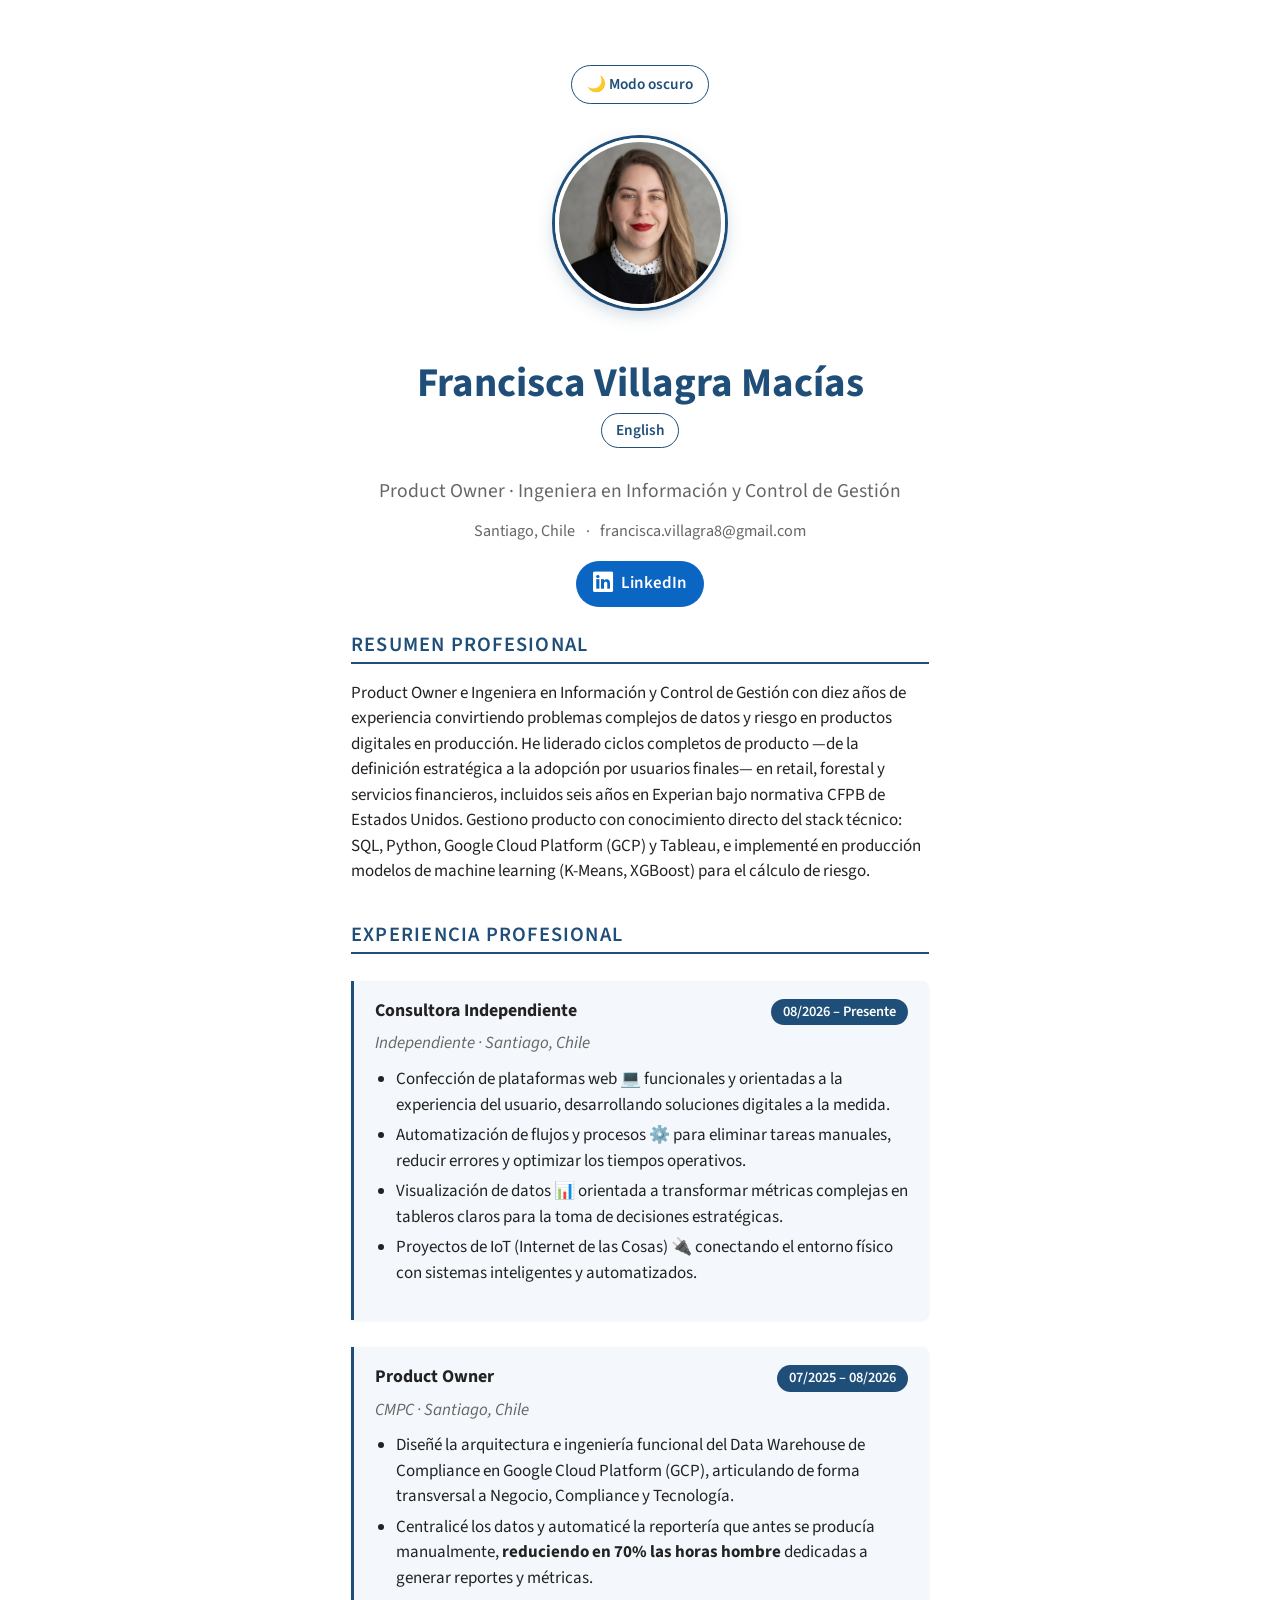
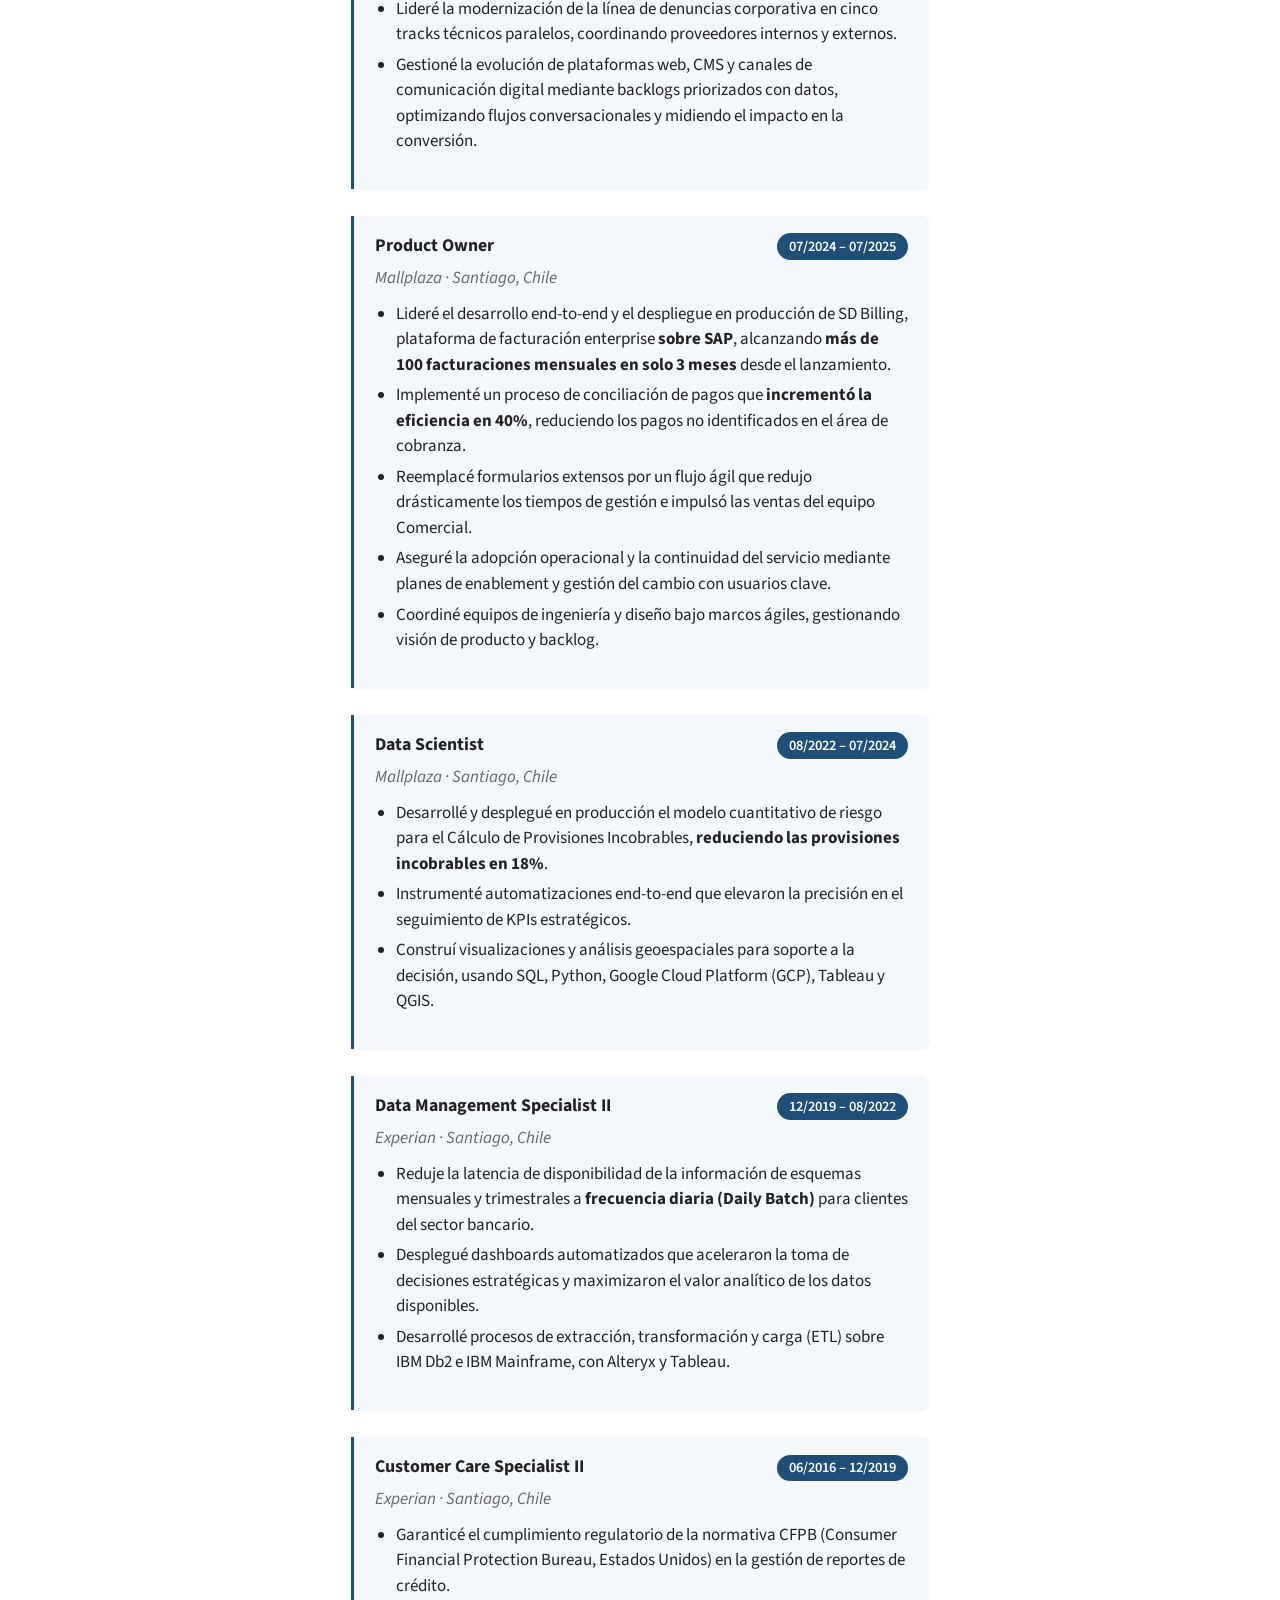
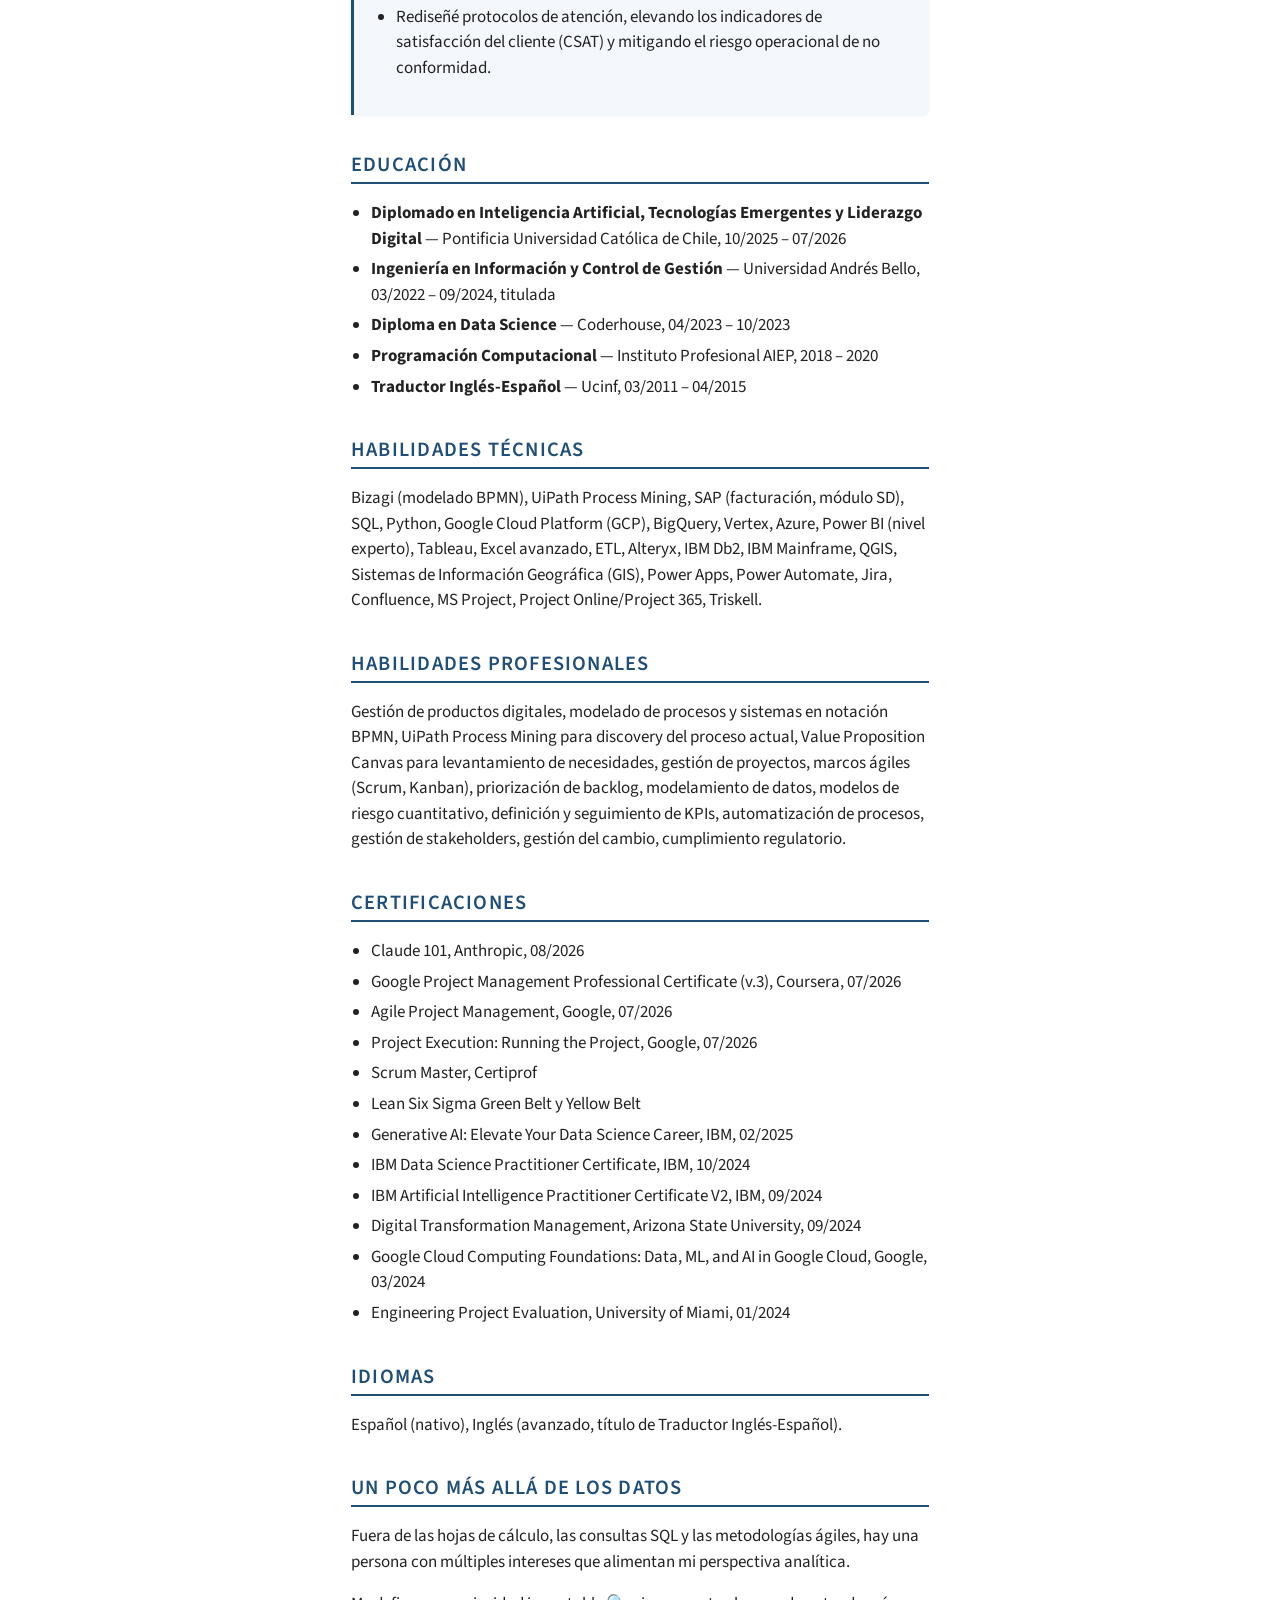
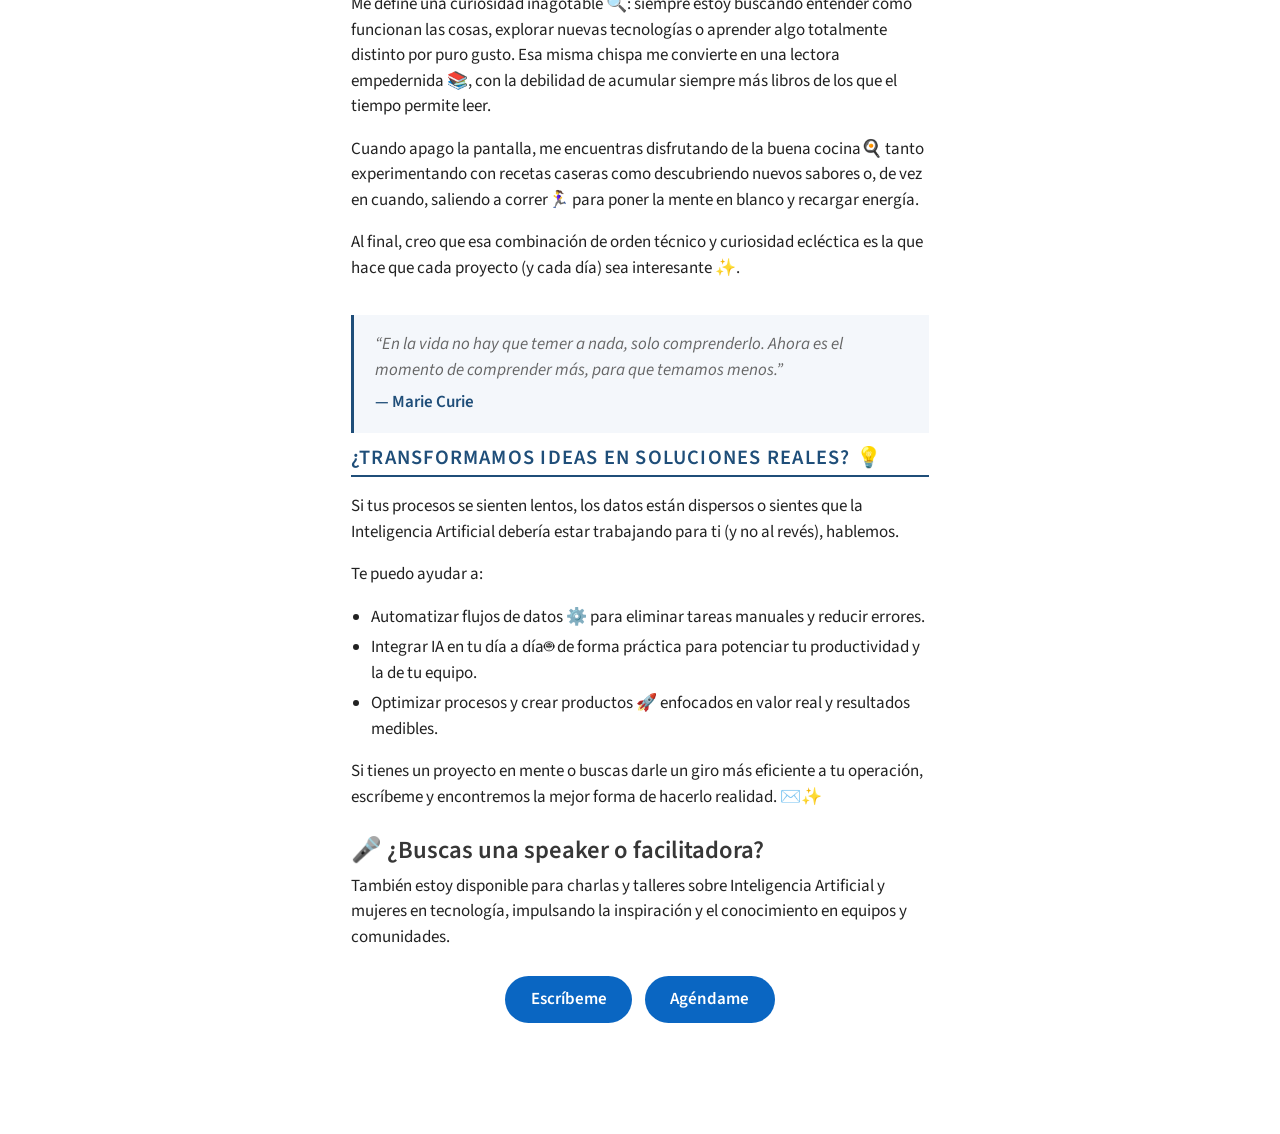
==== commit 9a2a264a: "Add dark mode toggle to resume site Co-authored-by: Copilot <223556219+Copilot@users.noreply.github." ====
--- a/docs/index.html
+++ b/docs/index.html
@@ -73,6 +73,34 @@
 
 
 <link rel="stylesheet" href="styles.css">
+<script>
+(function () {
+  var key = "cv-theme";
+  if (localStorage.getItem(key) === "dark") {
+    document.documentElement.setAttribute("data-theme", "dark");
+  }
+  document.addEventListener("DOMContentLoaded", function () {
+    var button = document.querySelector(".cv-theme-toggle");
+    if (!button) return;
+    var english = document.documentElement.lang === "en";
+    function updateButton() {
+      var dark = document.documentElement.getAttribute("data-theme") === "dark";
+      button.setAttribute("aria-pressed", dark ? "true" : "false");
+      button.textContent = dark
+        ? (english ? "☀️ Light mode" : "☀️ Modo claro")
+        : (english ? "🌙 Dark mode" : "🌙 Modo oscuro");
+    }
+    button.addEventListener("click", function () {
+      var dark = document.documentElement.getAttribute("data-theme") !== "dark";
+      if (dark) document.documentElement.setAttribute("data-theme", "dark");
+      else document.documentElement.removeAttribute("data-theme");
+      localStorage.setItem(key, dark ? "dark" : "light");
+      updateButton();
+    });
+    updateButton();
+  });
+})();
+</script>
 </head>
 
 <body class="fullcontent quarto-light">
@@ -106,6 +134,7 @@
 
 
 <div class="cv-cabecera reveal">
+<p><button class="cv-theme-toggle" type="button" aria-pressed="false">🌙 Modo oscuro</button></p>
 <p><img class="cv-foto" src="foto.png" alt="Foto de Francisca Villagra Macías"></p>
 <section id="francisca-villagra-macías" class="level1">
 <h1>Francisca Villagra Macías</h1>
--- a/docs/styles.css
+++ b/docs/styles.css
@@ -1,9 +1,38 @@
-:root { --acento: #1f4e79; --texto: #222; --suave: #666; }
-body { color: var(--texto); }
+:root {
+  --acento: #1f4e79;
+  --texto: #222;
+  --suave: #666;
+  --fondo: #fff;
+  --superficie: #f4f7fb;
+  --periodo-fondo: var(--acento);
+  --periodo-texto: #fff;
+  --borde-foto: #fff;
+  --sombra-bloque: rgba(31,78,121,.08);
+}
+:root[data-theme="dark"] {
+  color-scheme: dark;
+  --acento: #8ab4e0;
+  --texto: #e6edf5;
+  --suave: #b6c2d0;
+  --fondo: #141a22;
+  --superficie: #202a36;
+  --periodo-fondo: #315f8f;
+  --borde-foto: #141a22;
+  --sombra-bloque: rgba(0,0,0,.25);
+}
+body { color: var(--texto); background: var(--fondo); }
 #quarto-content { max-width: 820px; margin: 0 auto; }
 header#title-block-header { display: none; }
 
 .cv-cabecera { text-align: center; margin: 2rem 0 1.5rem; }
+.cv-theme-toggle {
+  display: inline-flex; align-items: center; justify-content: center; gap: .4rem;
+  margin: 0 0 1rem; padding: .4rem .9rem; border: 1px solid var(--acento);
+  border-radius: 999px; color: var(--acento); background: transparent;
+  font: inherit; font-size: .9rem; font-weight: 600; cursor: pointer;
+}
+.cv-theme-toggle:hover { color: var(--fondo); background: var(--acento); }
+.cv-theme-toggle:focus-visible { outline: 3px solid var(--acento); outline-offset: 3px; }
 .cv-cabecera h1 { font-size: 2.4rem; font-weight: 700; margin-bottom: .2rem; color: var(--acento); }
 .cv-cabecera .cv-titulo { font-size: 1.15rem; color: var(--suave); margin-bottom: .8rem; }
 .cv-contacto { font-size: .95rem; color: var(--suave); }
@@ -22,8 +51,9 @@
 .cv-idioma:hover { color: #fff; background: var(--acento); }
 .cv-cita {
   margin: 2rem 0 .75rem; padding: 1rem 1.25rem; border-left: 3px solid var(--acento);
-  background: #f4f7fb; color: var(--suave); font-style: italic;
+  background: var(--superficie); color: var(--suave); font-style: italic;
 }
+blockquote { color: var(--suave); background: var(--superficie); border-left-color: var(--acento); }
 .cv-cita p { margin-bottom: .4rem; }
 .cv-cita cite { color: var(--acento); font-style: normal; font-weight: 600; }
 .cv-cita + section h2 { margin-top: .75rem; }
@@ -37,13 +67,13 @@
 h2 { font-size: 1.2rem; text-transform: uppercase; letter-spacing: .06em; color: var(--acento);
      border-bottom: 2px solid var(--acento); padding-bottom: .25rem; margin-top: 2.2rem; }
 .cv-bloque { margin-top: 1.6rem; padding: 1rem 1.25rem; border-left: 3px solid var(--acento);
-  background: #f4f7fb; border-radius: 0 8px 8px 0; box-shadow: 0 1px 3px rgba(31,78,121,.08); }
+  background: var(--superficie); border-radius: 0 8px 8px 0; box-shadow: 0 1px 3px var(--sombra-bloque); }
 .cv-cargo { display: flex; justify-content: space-between; align-items: baseline; flex-wrap: wrap; gap: .4rem 2rem; }
 .cv-cargo .cv-rol { font-weight: 700; font-size: 1.05rem; }
-.cv-cargo .cv-periodo { color: #fff; background: var(--acento); font-size: .85rem; font-weight: 600;
+.cv-cargo .cv-periodo { color: var(--periodo-texto); background: var(--periodo-fondo); font-size: .85rem; font-weight: 600;
   padding: .15rem .7rem; border-radius: 999px; white-space: nowrap; }
 .cv-fecha::before { content: attr(data-fecha); }
-.cv-periodo .cv-fecha { color: #fff; }
+.cv-periodo .cv-fecha { color: var(--periodo-texto); }
 a[x-apple-data-detectors] {
   color: inherit !important; font-family: inherit !important; font-size: inherit !important;
   font-weight: inherit !important; line-height: inherit !important;
@@ -64,5 +94,5 @@
 .cv-cabecera.reveal.visible { transform: none; }
 @media (prefers-reduced-motion: reduce) { .reveal, .cv-bloque li { opacity: 1; transform: none; transition: none; } }
 
-.cv-foto { width: 170px; height: 170px; object-fit: cover; border-radius: 50%; border: 4px solid #fff;
+.cv-foto { width: 170px; height: 170px; object-fit: cover; border-radius: 50%; border: 4px solid var(--borde-foto);
   box-shadow: 0 0 0 3px var(--acento), 0 6px 18px rgba(31,78,121,.25); margin-bottom: 1rem; }
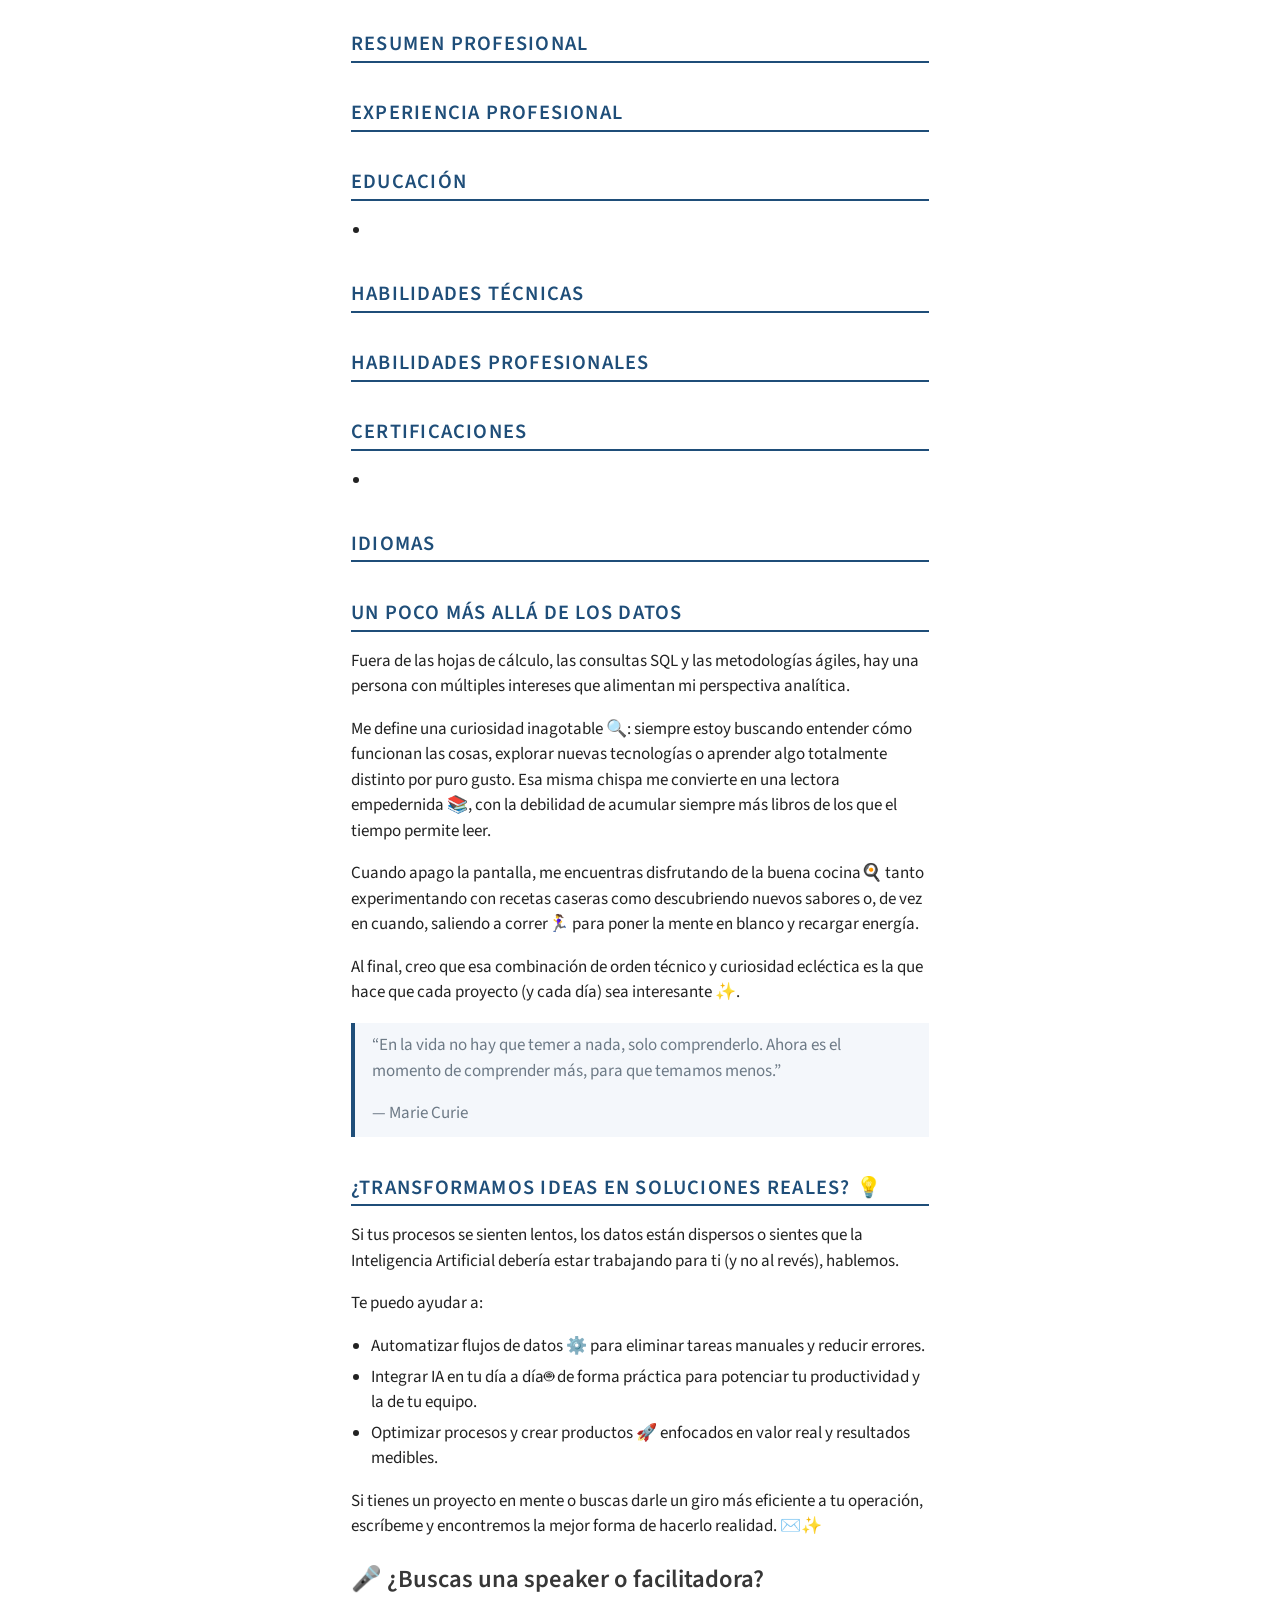
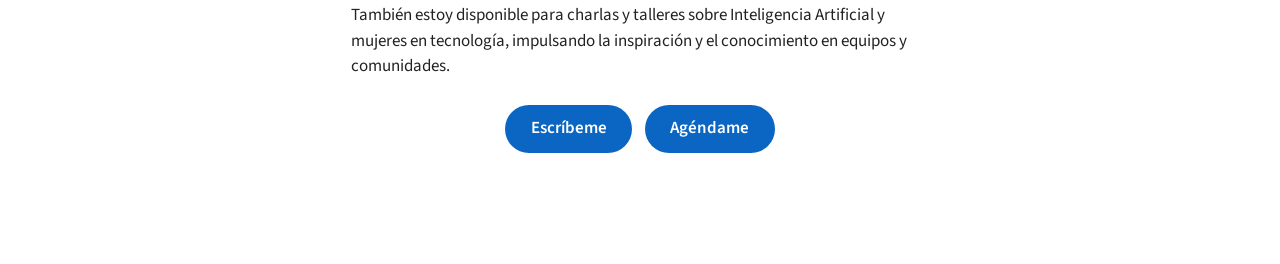
==== commit 7b5d3e74: "Actualiza CV web: reemplaza guiones largos por paréntesis en el resumen Co-Authored-By: Claude Sonne" ====
--- a/docs/index.html
+++ b/docs/index.html
@@ -6,7 +6,6 @@
 
 <meta name="viewport" content="width=device-width, initial-scale=1.0, user-scalable=yes">
 
-<meta name="format-detection" content="date=no">
 
 <title>Francisca Villagra Macías — CV – Francisca Villagra Macías</title>
 <style>
@@ -70,9 +69,7 @@
     "search-label": "Buscar"
   }
 }</script>
-
-
-<link rel="stylesheet" href="styles.css">
+<meta name="format-detection" content="date=no">
 <script>
 (function () {
   var key = "cv-theme";
@@ -101,6 +98,9 @@
   });
 })();
 </script>
+
+
+<link rel="stylesheet" href="styles.css">
 </head>
 
 <body class="fullcontent quarto-light">
@@ -133,177 +133,32 @@
 </header>
 
 
-<div class="cv-cabecera reveal">
-<p><button class="cv-theme-toggle" type="button" aria-pressed="false">🌙 Modo oscuro</button></p>
-<p><img class="cv-foto" src="foto.png" alt="Foto de Francisca Villagra Macías"></p>
-<section id="francisca-villagra-macías" class="level1">
-<h1>Francisca Villagra Macías</h1>
-<p><a class="cv-idioma" href="en/" lang="en">English</a></p>
-<div class="cv-titulo">
-Product Owner · Ingeniera en Información y Control de Gestión
-</div>
-<div class="cv-contacto">
-<span>Santiago, Chile</span><span>francisca.villagra8@gmail.com</span>
-</div>
-<p><a class="cv-linkedin" href="https://www.linkedin.com/in/franciscavmacias" target="_blank" rel="noopener" aria-label="LinkedIn de Francisca Villagra Macías"> <i class="bi bi-linkedin"></i> LinkedIn</a></p>
-</section>
-</div>
 <section id="resumen-profesional" class="level2">
 <h2 class="anchored" data-anchor-id="resumen-profesional">Resumen profesional</h2>
-<p>Product Owner e Ingeniera en Información y Control de Gestión con diez años de experiencia convirtiendo problemas complejos de datos y riesgo en productos digitales en producción. He liderado ciclos completos de producto —de la definición estratégica a la adopción por usuarios finales— en retail, forestal y servicios financieros, incluidos seis años en Experian bajo normativa CFPB de Estados Unidos. Gestiono producto con conocimiento directo del stack técnico: SQL, Python, Google Cloud Platform (GCP) y Tableau, e implementé en producción modelos de machine learning (K-Means, XGBoost) para el cálculo de riesgo.</p>
 </section>
 <section id="experiencia-profesional" class="level2">
 <h2 class="anchored" data-anchor-id="experiencia-profesional">Experiencia profesional</h2>
-<div class="cv-bloque reveal">
-<div class="cv-cargo">
-<div class="cv-rol">
-Consultora Independiente
-</div>
-<div class="cv-periodo">
-<span class="cv-fecha" role="text" aria-label="08/2026 – Presente" data-fecha="08/2026 – Presente"></span>
-</div>
-</div>
-<div class="cv-empresa">
-Independiente · Santiago, Chile
-</div>
-<ul>
-<li>Confección de plataformas web 💻 funcionales y orientadas a la experiencia del usuario, desarrollando soluciones digitales a la medida.</li>
-<li>Automatización de flujos y procesos ⚙️ para eliminar tareas manuales, reducir errores y optimizar los tiempos operativos.</li>
-<li>Visualización de datos 📊 orientada a transformar métricas complejas en tableros claros para la toma de decisiones estratégicas.</li>
-<li>Proyectos de IoT (Internet de las Cosas) 🔌 conectando el entorno físico con sistemas inteligentes y automatizados.</li>
-</ul>
-</div>
-<div class="cv-bloque reveal">
-<div class="cv-cargo">
-<div class="cv-rol">
-Product Owner
-</div>
-<div class="cv-periodo">
-<span class="cv-fecha" role="text" aria-label="07/2025 – 08/2026" data-fecha="07/2025 – 08/2026"></span>
-</div>
-</div>
-<div class="cv-empresa">
-CMPC · Santiago, Chile
-</div>
-<ul>
-<li>Diseñé la arquitectura e ingeniería funcional del Data Warehouse de Compliance en Google Cloud Platform (GCP), articulando de forma transversal a Negocio, Compliance y Tecnología.</li>
-<li>Centralicé los datos y automaticé la reportería que antes se producía manualmente, <strong>reduciendo en 70% las horas hombre</strong> dedicadas a generar reportes y métricas.</li>
-<li>Lideré la modernización de la línea de denuncias corporativa en cinco tracks técnicos paralelos, coordinando proveedores internos y externos.</li>
-<li>Gestioné la evolución de plataformas web, CMS y canales de comunicación digital mediante backlogs priorizados con datos, optimizando flujos conversacionales y midiendo el impacto en la conversión.</li>
-</ul>
-</div>
-<div class="cv-bloque reveal">
-<div class="cv-cargo">
-<div class="cv-rol">
-Product Owner
-</div>
-<div class="cv-periodo">
-<span class="cv-fecha" role="text" aria-label="07/2024 – 07/2025" data-fecha="07/2024 – 07/2025"></span>
-</div>
-</div>
-<div class="cv-empresa">
-Mallplaza · Santiago, Chile
-</div>
-<ul>
-<li>Lideré el desarrollo end-to-end y el despliegue en producción de SD Billing, plataforma de facturación enterprise <strong>sobre SAP</strong>, alcanzando <strong>más de 100 facturaciones mensuales en solo 3 meses</strong> desde el lanzamiento.</li>
-<li>Implementé un proceso de conciliación de pagos que <strong>incrementó la eficiencia en 40%</strong>, reduciendo los pagos no identificados en el área de cobranza.</li>
-<li>Reemplacé formularios extensos por un flujo ágil que redujo drásticamente los tiempos de gestión e impulsó las ventas del equipo Comercial.</li>
-<li>Aseguré la adopción operacional y la continuidad del servicio mediante planes de enablement y gestión del cambio con usuarios clave.</li>
-<li>Coordiné equipos de ingeniería y diseño bajo marcos ágiles, gestionando visión de producto y backlog.</li>
-</ul>
-</div>
-<div class="cv-bloque reveal">
-<div class="cv-cargo">
-<div class="cv-rol">
-Data Scientist
-</div>
-<div class="cv-periodo">
-<span class="cv-fecha" role="text" aria-label="08/2022 – 07/2024" data-fecha="08/2022 – 07/2024"></span>
-</div>
-</div>
-<div class="cv-empresa">
-Mallplaza · Santiago, Chile
-</div>
-<ul>
-<li>Desarrollé y desplegué en producción el modelo cuantitativo de riesgo para el Cálculo de Provisiones Incobrables, <strong>reduciendo las provisiones incobrables en 18%</strong>.</li>
-<li>Instrumenté automatizaciones end-to-end que elevaron la precisión en el seguimiento de KPIs estratégicos.</li>
-<li>Construí visualizaciones y análisis geoespaciales para soporte a la decisión, usando SQL, Python, Google Cloud Platform (GCP), Tableau y QGIS.</li>
-</ul>
-</div>
-<div class="cv-bloque reveal">
-<div class="cv-cargo">
-<div class="cv-rol">
-Data Management Specialist II
-</div>
-<div class="cv-periodo">
-<span class="cv-fecha" role="text" aria-label="12/2019 – 08/2022" data-fecha="12/2019 – 08/2022"></span>
-</div>
-</div>
-<div class="cv-empresa">
-Experian · Santiago, Chile
-</div>
-<ul>
-<li>Reduje la latencia de disponibilidad de la información de esquemas mensuales y trimestrales a <strong>frecuencia diaria (Daily Batch)</strong> para clientes del sector bancario.</li>
-<li>Desplegué dashboards automatizados que aceleraron la toma de decisiones estratégicas y maximizaron el valor analítico de los datos disponibles.</li>
-<li>Desarrollé procesos de extracción, transformación y carga (ETL) sobre IBM Db2 e IBM Mainframe, con Alteryx y Tableau.</li>
-</ul>
-</div>
-<div class="cv-bloque reveal">
-<div class="cv-cargo">
-<div class="cv-rol">
-Customer Care Specialist II
-</div>
-<div class="cv-periodo">
-<span class="cv-fecha" role="text" aria-label="06/2016 – 12/2019" data-fecha="06/2016 – 12/2019"></span>
-</div>
-</div>
-<div class="cv-empresa">
-Experian · Santiago, Chile
-</div>
-<ul>
-<li>Garanticé el cumplimiento regulatorio de la normativa CFPB (Consumer Financial Protection Bureau, Estados Unidos) en la gestión de reportes de crédito.</li>
-<li>Rediseñé protocolos de atención, elevando los indicadores de satisfacción del cliente (CSAT) y mitigando el riesgo operacional de no conformidad.</li>
-</ul>
-</div>
 </section>
 <section id="educación" class="level2">
 <h2 class="anchored" data-anchor-id="educación">Educación</h2>
 <ul>
-<li><strong>Diplomado en Inteligencia Artificial, Tecnologías Emergentes y Liderazgo Digital</strong> — Pontificia Universidad Católica de Chile, <span class="cv-fecha" role="text" aria-label="10/2025" data-fecha="10/2025"></span> – <span class="cv-fecha" role="text" aria-label="07/2026" data-fecha="07/2026"></span></li>
-<li><strong>Ingeniería en Información y Control de Gestión</strong> — Universidad Andrés Bello, <span class="cv-fecha" role="text" aria-label="03/2022" data-fecha="03/2022"></span> – <span class="cv-fecha" role="text" aria-label="09/2024" data-fecha="09/2024"></span>, titulada</li>
-<li><strong>Diploma en Data Science</strong> — Coderhouse, <span class="cv-fecha" role="text" aria-label="04/2023" data-fecha="04/2023"></span> – <span class="cv-fecha" role="text" aria-label="10/2023" data-fecha="10/2023"></span></li>
-<li><strong>Programación Computacional</strong> — Instituto Profesional AIEP, 2018 – 2020</li>
-<li><strong>Traductor Inglés-Español</strong> — Ucinf, <span class="cv-fecha" role="text" aria-label="03/2011" data-fecha="03/2011"></span> – <span class="cv-fecha" role="text" aria-label="04/2015" data-fecha="04/2015"></span></li>
+<li></li>
 </ul>
 </section>
 <section id="habilidades-técnicas" class="level2">
 <h2 class="anchored" data-anchor-id="habilidades-técnicas">Habilidades técnicas</h2>
-<p>Bizagi (modelado BPMN), UiPath Process Mining, SAP (facturación, módulo SD), SQL, Python, Google Cloud Platform (GCP), BigQuery, Vertex, Azure, Power BI (nivel experto), Tableau, Excel avanzado, ETL, Alteryx, IBM Db2, IBM Mainframe, QGIS, Sistemas de Información Geográfica (GIS), Power Apps, Power Automate, Jira, Confluence, MS Project, Project Online/Project 365, Triskell.</p>
 </section>
 <section id="habilidades-profesionales" class="level2">
 <h2 class="anchored" data-anchor-id="habilidades-profesionales">Habilidades profesionales</h2>
-<p>Gestión de productos digitales, modelado de procesos y sistemas en notación BPMN, UiPath Process Mining para discovery del proceso actual, Value Proposition Canvas para levantamiento de necesidades, gestión de proyectos, marcos ágiles (Scrum, Kanban), priorización de backlog, modelamiento de datos, modelos de riesgo cuantitativo, definición y seguimiento de KPIs, automatización de procesos, gestión de stakeholders, gestión del cambio, cumplimiento regulatorio.</p>
 </section>
 <section id="certificaciones" class="level2">
 <h2 class="anchored" data-anchor-id="certificaciones">Certificaciones</h2>
 <ul>
-<li>Claude 101, Anthropic, <span class="cv-fecha" role="text" aria-label="08/2026" data-fecha="08/2026"></span></li>
-<li>Google Project Management Professional Certificate (v.3), Coursera, <span class="cv-fecha" role="text" aria-label="07/2026" data-fecha="07/2026"></span></li>
-<li>Agile Project Management, Google, <span class="cv-fecha" role="text" aria-label="07/2026" data-fecha="07/2026"></span></li>
-<li>Project Execution: Running the Project, Google, <span class="cv-fecha" role="text" aria-label="07/2026" data-fecha="07/2026"></span></li>
-<li>Scrum Master, Certiprof</li>
-<li>Lean Six Sigma Green Belt y Yellow Belt</li>
-<li>Generative AI: Elevate Your Data Science Career, IBM, <span class="cv-fecha" role="text" aria-label="02/2025" data-fecha="02/2025"></span></li>
-<li>IBM Data Science Practitioner Certificate, IBM, <span class="cv-fecha" role="text" aria-label="10/2024" data-fecha="10/2024"></span></li>
-<li>IBM Artificial Intelligence Practitioner Certificate V2, IBM, <span class="cv-fecha" role="text" aria-label="09/2024" data-fecha="09/2024"></span></li>
-<li>Digital Transformation Management, Arizona State University, <span class="cv-fecha" role="text" aria-label="09/2024" data-fecha="09/2024"></span></li>
-<li>Google Cloud Computing Foundations: Data, ML, and AI in Google Cloud, Google, <span class="cv-fecha" role="text" aria-label="03/2024" data-fecha="03/2024"></span></li>
-<li>Engineering Project Evaluation, University of Miami, <span class="cv-fecha" role="text" aria-label="01/2024" data-fecha="01/2024"></span></li>
+<li></li>
 </ul>
 </section>
 <section id="idiomas" class="level2">
 <h2 class="anchored" data-anchor-id="idiomas">Idiomas</h2>
-<p>Español (nativo), Inglés (avanzado, título de Traductor Inglés-Español).</p>
 </section>
 <section id="un-poco-más-allá-de-los-datos" class="level2">
 <h2 class="anchored" data-anchor-id="un-poco-más-allá-de-los-datos">Un poco más allá de los datos</h2>
@@ -311,12 +166,11 @@
 <p>Me define una curiosidad inagotable 🔍: siempre estoy buscando entender cómo funcionan las cosas, explorar nuevas tecnologías o aprender algo totalmente distinto por puro gusto. Esa misma chispa me convierte en una lectora empedernida 📚, con la debilidad de acumular siempre más libros de los que el tiempo permite leer.</p>
 <p>Cuando apago la pantalla, me encuentras disfrutando de la buena cocina🍳 tanto experimentando con recetas caseras como descubriendo nuevos sabores o, de vez en cuando, saliendo a correr🏃‍♀️ para poner la mente en blanco y recargar energía.</p>
 <p>Al final, creo que esa combinación de orden técnico y curiosidad ecléctica es la que hace que cada proyecto (y cada día) sea interesante ✨.</p>
-
-</section>
-<blockquote class="cv-cita">
+<blockquote class="blockquote">
 <p>“En la vida no hay que temer a nada, solo comprenderlo. Ahora es el momento de comprender más, para que temamos menos.”</p>
-<cite>— Marie Curie</cite>
+<p>— Marie Curie</p>
 </blockquote>
+</section>
 <section id="transformamos-ideas-en-soluciones-reales" class="level2">
 <h2 class="anchored" data-anchor-id="transformamos-ideas-en-soluciones-reales">¿Transformamos ideas en soluciones reales? 💡</h2>
 <p>Si tus procesos se sienten lentos, los datos están dispersos o sientes que la Inteligencia Artificial debería estar trabajando para ti (y no al revés), hablemos.</p>
@@ -327,9 +181,15 @@
 <li>Optimizar procesos y crear productos 🚀 enfocados en valor real y resultados medibles.</li>
 </ul>
 <p>Si tienes un proyecto en mente o buscas darle un giro más eficiente a tu operación, escríbeme y encontremos la mejor forma de hacerlo realidad. ✉️✨</p>
-<h3>🎤 ¿Buscas una speaker o facilitadora?</h3>
+<section id="buscas-una-speaker-o-facilitadora" class="level3">
+<h3 class="anchored" data-anchor-id="buscas-una-speaker-o-facilitadora">🎤 ¿Buscas una speaker o facilitadora?</h3>
 <p>También estoy disponible para charlas y talleres sobre Inteligencia Artificial y mujeres en tecnología, impulsando la inspiración y el conocimiento en equipos y comunidades.</p>
-<div class="cv-email-contenedor"><a class="cv-email" href="mailto:francisca.villagra8@gmail.com?subject=Conversemos%20sobre%20un%20proyecto">Escríbeme</a><a class="cv-email" href="mailto:francisca.villagra8@gmail.com?subject=Agendemos&amp;body=Hola%20Francisca%2C%0A%0AAgendemos%20una%20reuni%C3%B3n.">Agéndame</a></div>
+<div class="cv-email-contenedor">
+<a class="cv-email" href="mailto:francisca.villagra8@gmail.com?subject=Conversemos%20sobre%20un%20proyecto">Escríbeme</a><a class="cv-email" href="mailto:francisca.villagra8@gmail.com?subject=Agendemos&amp;body=Hola%20Francisca%2C%0A%0AAgendemos%20una%20reuni%C3%B3n.">Agéndame</a>
+</div>
+
+
+</section>
 </section>
 
 </main> <!-- /main -->
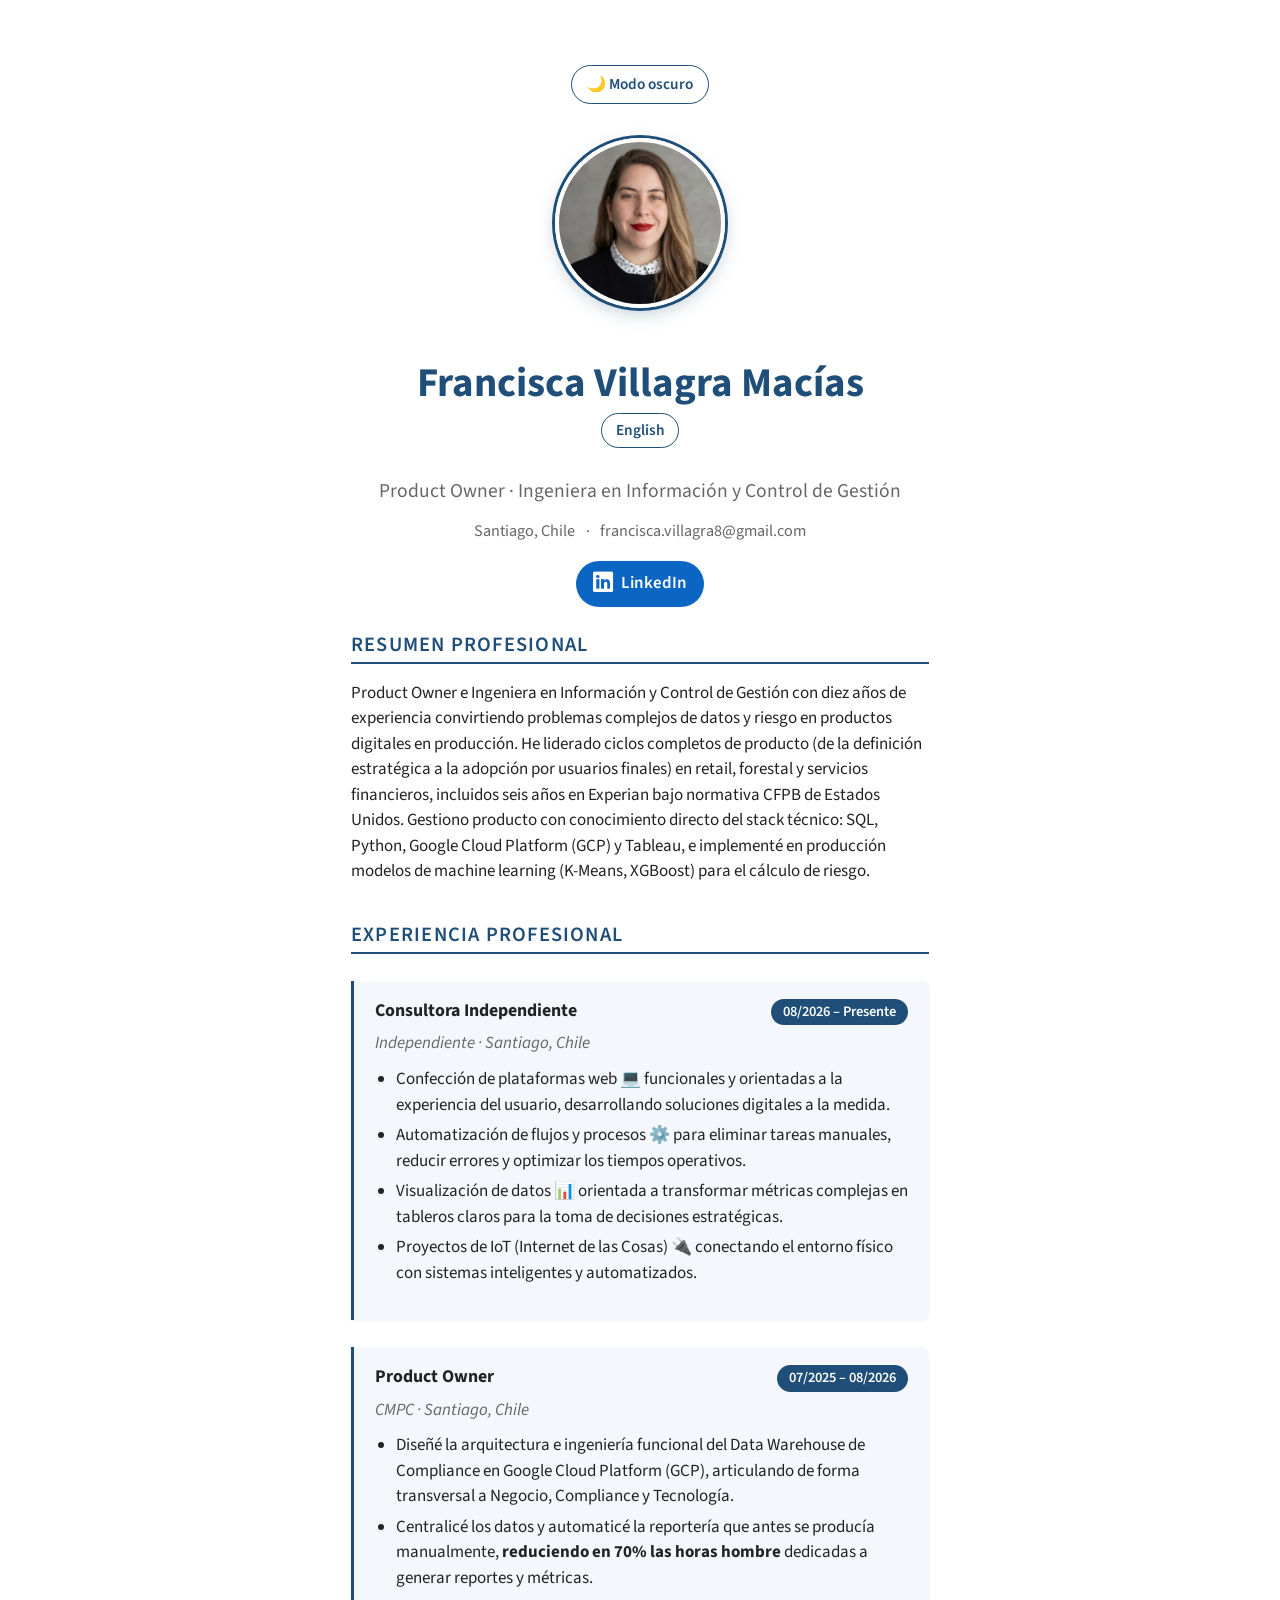
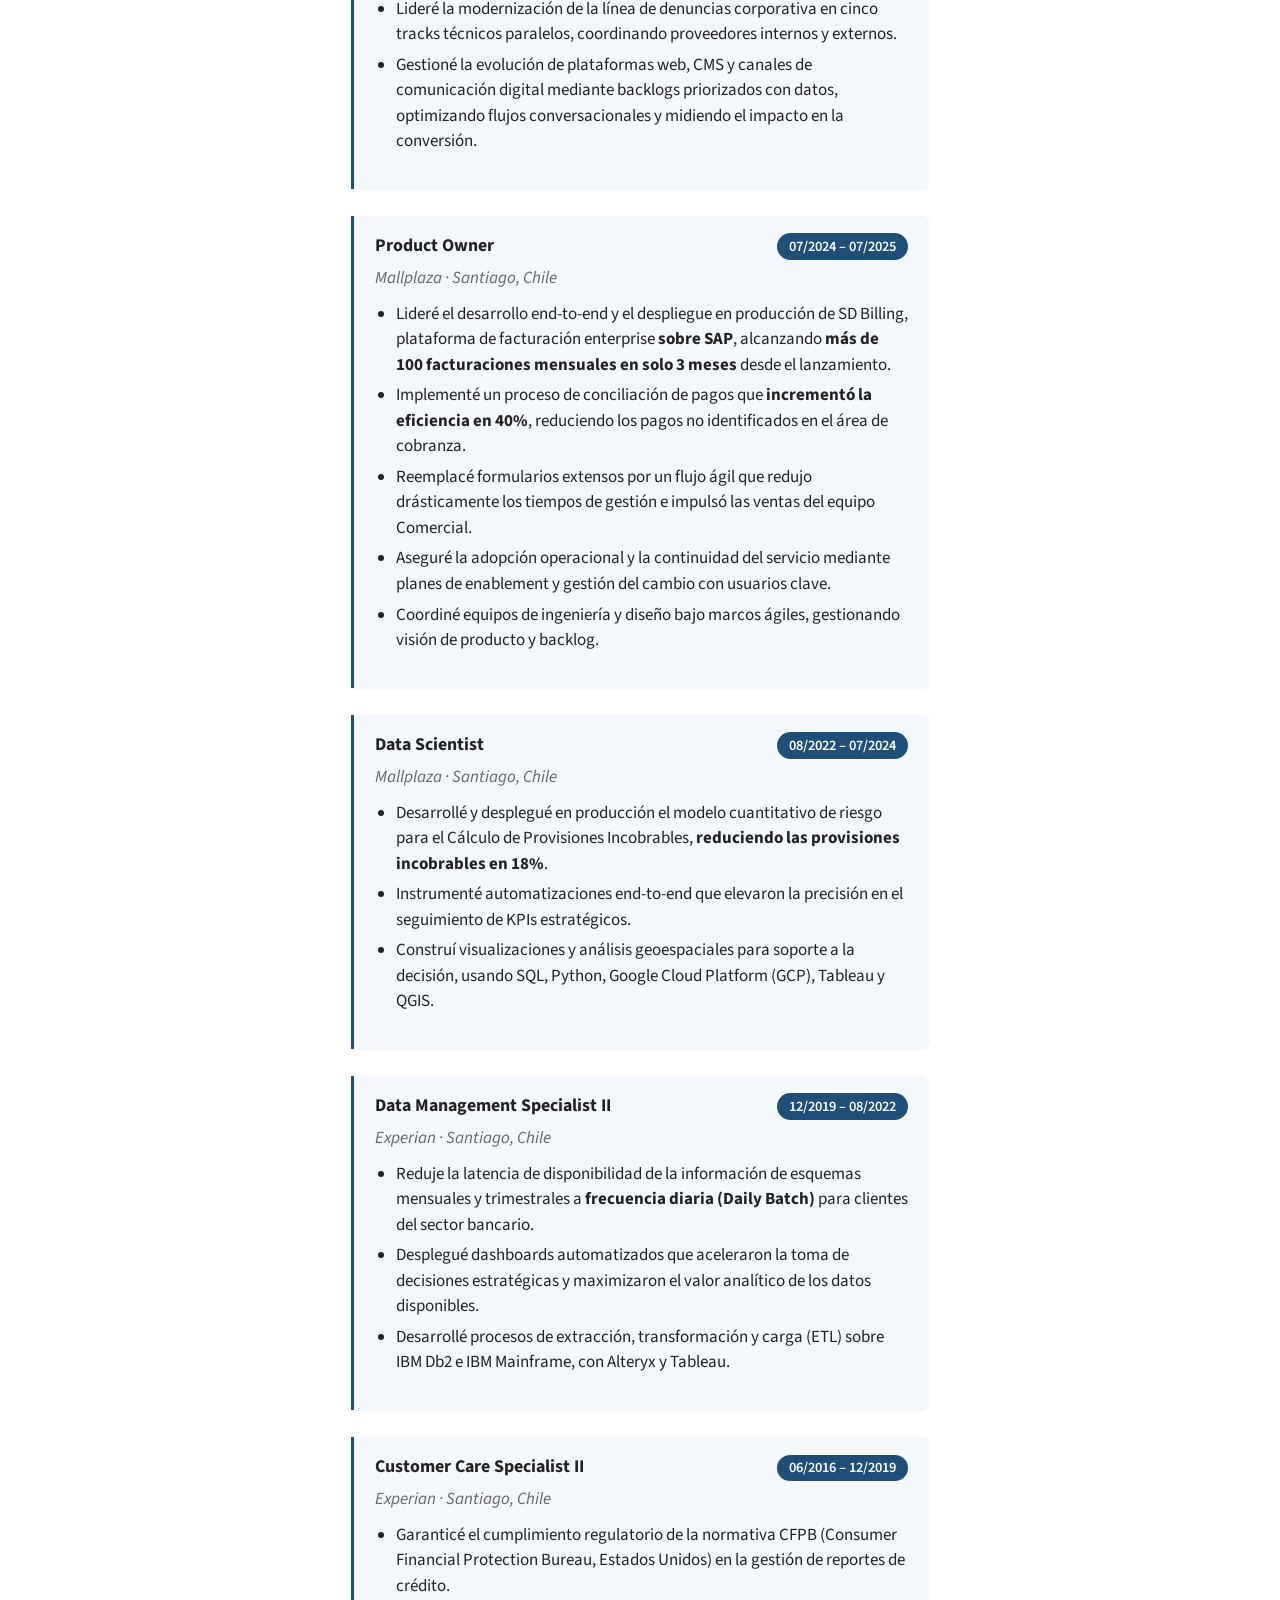
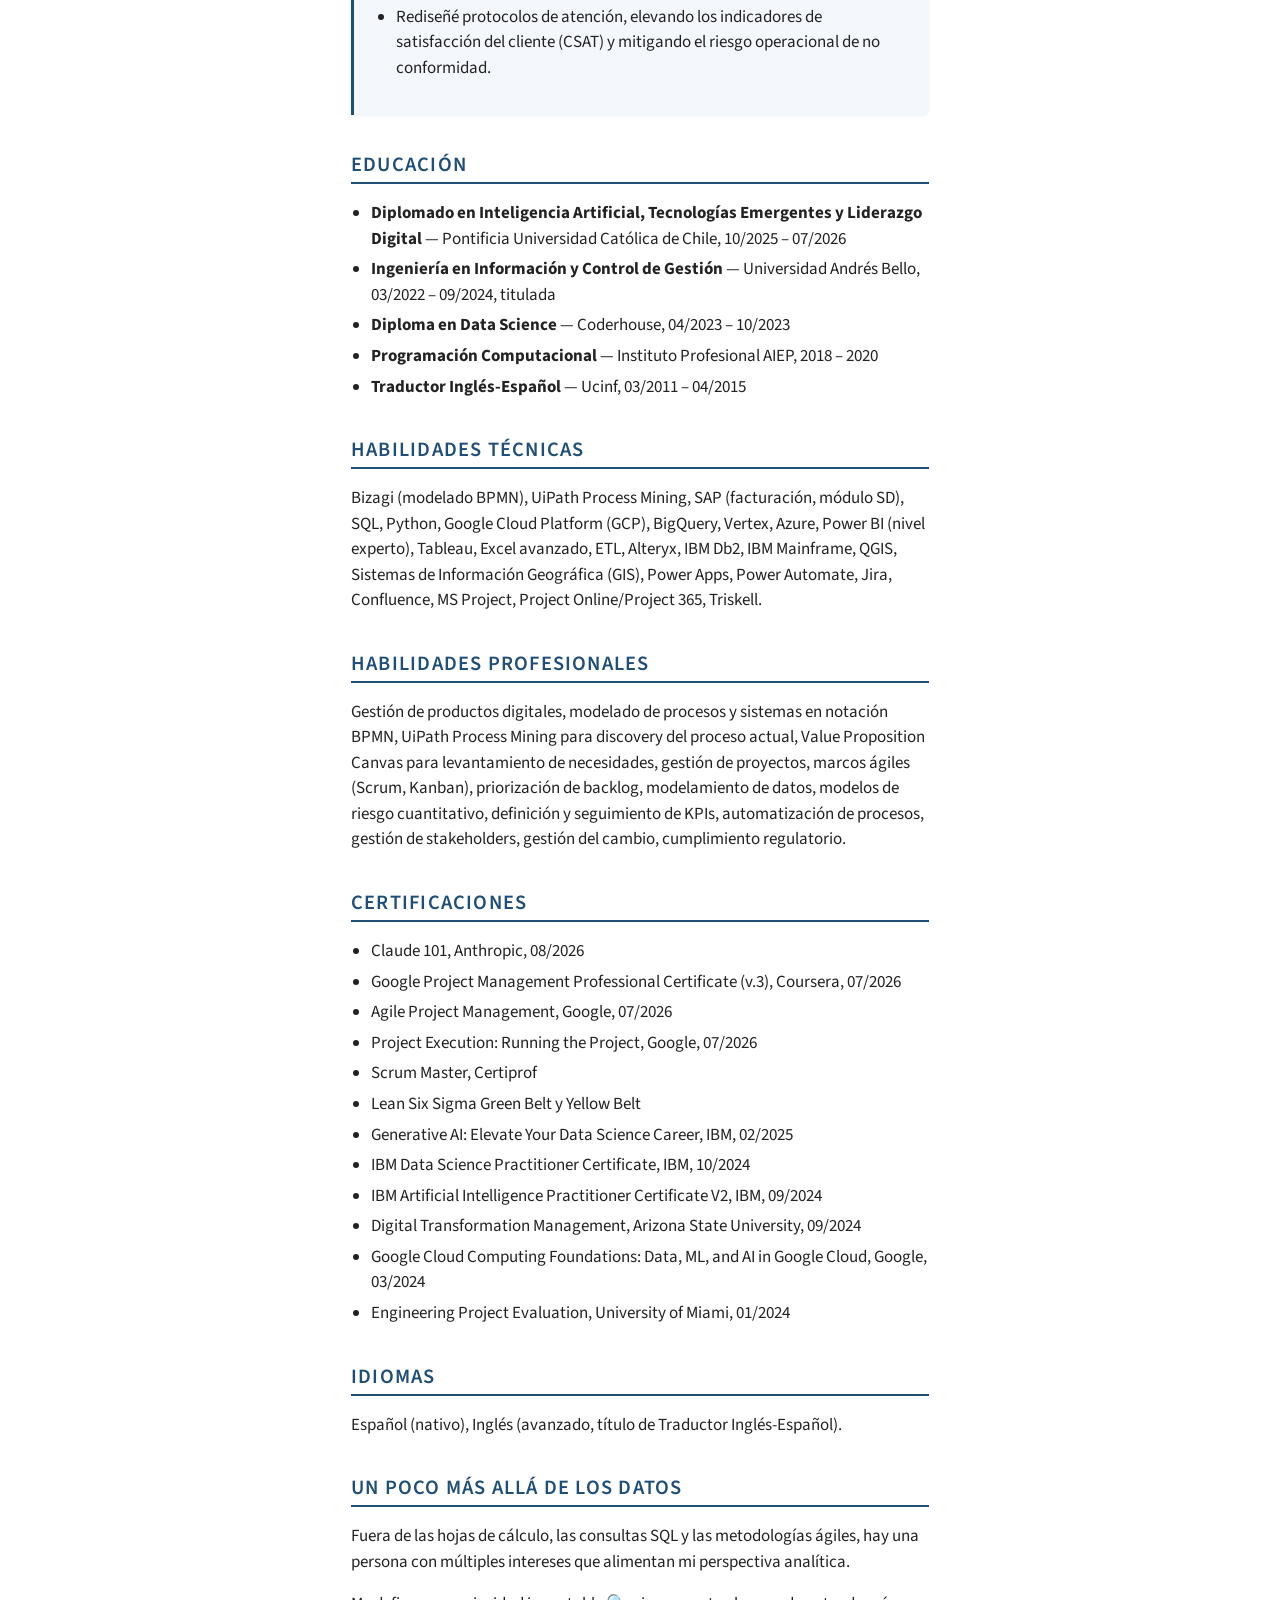
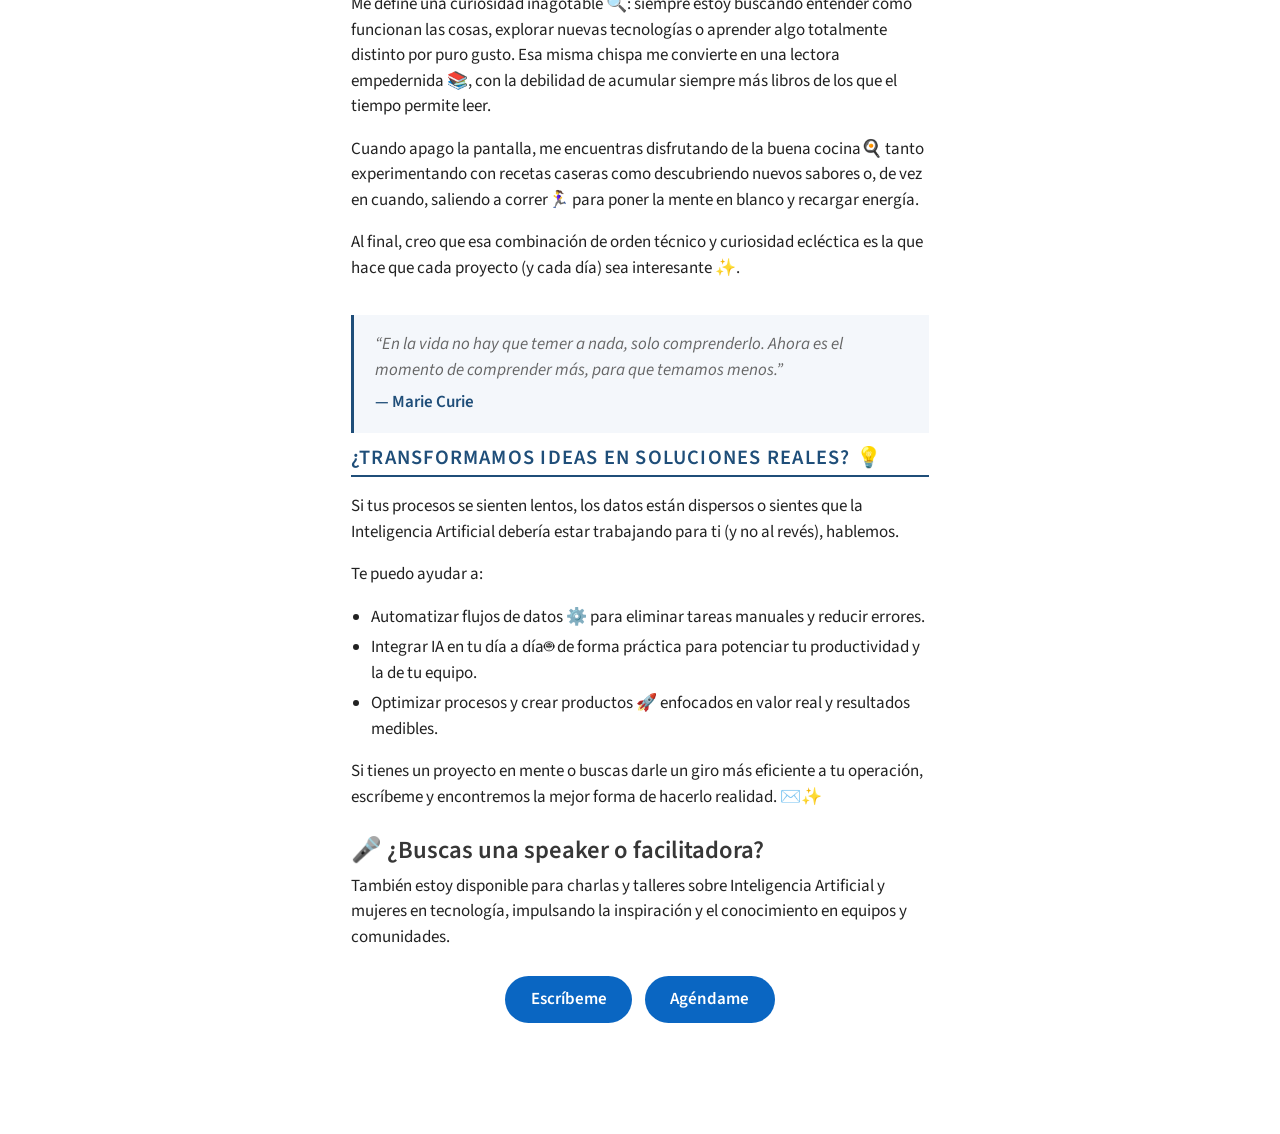
==== commit e28169b3: "Restore complete Spanish resume page Keep page content visible when reveal animations are unavailabl" ====
--- a/docs/index.html
+++ b/docs/index.html
@@ -6,6 +6,7 @@
 
 <meta name="viewport" content="width=device-width, initial-scale=1.0, user-scalable=yes">
 
+<meta name="format-detection" content="date=no">
 
 <title>Francisca Villagra Macías — CV – Francisca Villagra Macías</title>
 <style>
@@ -69,7 +70,9 @@
     "search-label": "Buscar"
   }
 }</script>
-<meta name="format-detection" content="date=no">
+
+
+<link rel="stylesheet" href="styles.css">
 <script>
 (function () {
   var key = "cv-theme";
@@ -98,9 +101,6 @@
   });
 })();
 </script>
-
-
-<link rel="stylesheet" href="styles.css">
 </head>
 
 <body class="fullcontent quarto-light">
@@ -133,32 +133,177 @@
 </header>
 
 
+<div class="cv-cabecera reveal">
+<p><button class="cv-theme-toggle" type="button" aria-pressed="false">🌙 Modo oscuro</button></p>
+<p><img class="cv-foto" src="foto.png" alt="Foto de Francisca Villagra Macías"></p>
+<section id="francisca-villagra-macías" class="level1">
+<h1>Francisca Villagra Macías</h1>
+<p><a class="cv-idioma" href="en/" lang="en">English</a></p>
+<div class="cv-titulo">
+Product Owner · Ingeniera en Información y Control de Gestión
+</div>
+<div class="cv-contacto">
+<span>Santiago, Chile</span><span>francisca.villagra8@gmail.com</span>
+</div>
+<p><a class="cv-linkedin" href="https://www.linkedin.com/in/franciscavmacias" target="_blank" rel="noopener" aria-label="LinkedIn de Francisca Villagra Macías"> <i class="bi bi-linkedin"></i> LinkedIn</a></p>
+</section>
+</div>
 <section id="resumen-profesional" class="level2">
 <h2 class="anchored" data-anchor-id="resumen-profesional">Resumen profesional</h2>
+<p>Product Owner e Ingeniera en Información y Control de Gestión con diez años de experiencia convirtiendo problemas complejos de datos y riesgo en productos digitales en producción. He liderado ciclos completos de producto (de la definición estratégica a la adopción por usuarios finales) en retail, forestal y servicios financieros, incluidos seis años en Experian bajo normativa CFPB de Estados Unidos. Gestiono producto con conocimiento directo del stack técnico: SQL, Python, Google Cloud Platform (GCP) y Tableau, e implementé en producción modelos de machine learning (K-Means, XGBoost) para el cálculo de riesgo.</p>
 </section>
 <section id="experiencia-profesional" class="level2">
 <h2 class="anchored" data-anchor-id="experiencia-profesional">Experiencia profesional</h2>
+<div class="cv-bloque reveal">
+<div class="cv-cargo">
+<div class="cv-rol">
+Consultora Independiente
+</div>
+<div class="cv-periodo">
+<span class="cv-fecha" role="text" aria-label="08/2026 – Presente" data-fecha="08/2026 – Presente"></span>
+</div>
+</div>
+<div class="cv-empresa">
+Independiente · Santiago, Chile
+</div>
+<ul>
+<li>Confección de plataformas web 💻 funcionales y orientadas a la experiencia del usuario, desarrollando soluciones digitales a la medida.</li>
+<li>Automatización de flujos y procesos ⚙️ para eliminar tareas manuales, reducir errores y optimizar los tiempos operativos.</li>
+<li>Visualización de datos 📊 orientada a transformar métricas complejas en tableros claros para la toma de decisiones estratégicas.</li>
+<li>Proyectos de IoT (Internet de las Cosas) 🔌 conectando el entorno físico con sistemas inteligentes y automatizados.</li>
+</ul>
+</div>
+<div class="cv-bloque reveal">
+<div class="cv-cargo">
+<div class="cv-rol">
+Product Owner
+</div>
+<div class="cv-periodo">
+<span class="cv-fecha" role="text" aria-label="07/2025 – 08/2026" data-fecha="07/2025 – 08/2026"></span>
+</div>
+</div>
+<div class="cv-empresa">
+CMPC · Santiago, Chile
+</div>
+<ul>
+<li>Diseñé la arquitectura e ingeniería funcional del Data Warehouse de Compliance en Google Cloud Platform (GCP), articulando de forma transversal a Negocio, Compliance y Tecnología.</li>
+<li>Centralicé los datos y automaticé la reportería que antes se producía manualmente, <strong>reduciendo en 70% las horas hombre</strong> dedicadas a generar reportes y métricas.</li>
+<li>Lideré la modernización de la línea de denuncias corporativa en cinco tracks técnicos paralelos, coordinando proveedores internos y externos.</li>
+<li>Gestioné la evolución de plataformas web, CMS y canales de comunicación digital mediante backlogs priorizados con datos, optimizando flujos conversacionales y midiendo el impacto en la conversión.</li>
+</ul>
+</div>
+<div class="cv-bloque reveal">
+<div class="cv-cargo">
+<div class="cv-rol">
+Product Owner
+</div>
+<div class="cv-periodo">
+<span class="cv-fecha" role="text" aria-label="07/2024 – 07/2025" data-fecha="07/2024 – 07/2025"></span>
+</div>
+</div>
+<div class="cv-empresa">
+Mallplaza · Santiago, Chile
+</div>
+<ul>
+<li>Lideré el desarrollo end-to-end y el despliegue en producción de SD Billing, plataforma de facturación enterprise <strong>sobre SAP</strong>, alcanzando <strong>más de 100 facturaciones mensuales en solo 3 meses</strong> desde el lanzamiento.</li>
+<li>Implementé un proceso de conciliación de pagos que <strong>incrementó la eficiencia en 40%</strong>, reduciendo los pagos no identificados en el área de cobranza.</li>
+<li>Reemplacé formularios extensos por un flujo ágil que redujo drásticamente los tiempos de gestión e impulsó las ventas del equipo Comercial.</li>
+<li>Aseguré la adopción operacional y la continuidad del servicio mediante planes de enablement y gestión del cambio con usuarios clave.</li>
+<li>Coordiné equipos de ingeniería y diseño bajo marcos ágiles, gestionando visión de producto y backlog.</li>
+</ul>
+</div>
+<div class="cv-bloque reveal">
+<div class="cv-cargo">
+<div class="cv-rol">
+Data Scientist
+</div>
+<div class="cv-periodo">
+<span class="cv-fecha" role="text" aria-label="08/2022 – 07/2024" data-fecha="08/2022 – 07/2024"></span>
+</div>
+</div>
+<div class="cv-empresa">
+Mallplaza · Santiago, Chile
+</div>
+<ul>
+<li>Desarrollé y desplegué en producción el modelo cuantitativo de riesgo para el Cálculo de Provisiones Incobrables, <strong>reduciendo las provisiones incobrables en 18%</strong>.</li>
+<li>Instrumenté automatizaciones end-to-end que elevaron la precisión en el seguimiento de KPIs estratégicos.</li>
+<li>Construí visualizaciones y análisis geoespaciales para soporte a la decisión, usando SQL, Python, Google Cloud Platform (GCP), Tableau y QGIS.</li>
+</ul>
+</div>
+<div class="cv-bloque reveal">
+<div class="cv-cargo">
+<div class="cv-rol">
+Data Management Specialist II
+</div>
+<div class="cv-periodo">
+<span class="cv-fecha" role="text" aria-label="12/2019 – 08/2022" data-fecha="12/2019 – 08/2022"></span>
+</div>
+</div>
+<div class="cv-empresa">
+Experian · Santiago, Chile
+</div>
+<ul>
+<li>Reduje la latencia de disponibilidad de la información de esquemas mensuales y trimestrales a <strong>frecuencia diaria (Daily Batch)</strong> para clientes del sector bancario.</li>
+<li>Desplegué dashboards automatizados que aceleraron la toma de decisiones estratégicas y maximizaron el valor analítico de los datos disponibles.</li>
+<li>Desarrollé procesos de extracción, transformación y carga (ETL) sobre IBM Db2 e IBM Mainframe, con Alteryx y Tableau.</li>
+</ul>
+</div>
+<div class="cv-bloque reveal">
+<div class="cv-cargo">
+<div class="cv-rol">
+Customer Care Specialist II
+</div>
+<div class="cv-periodo">
+<span class="cv-fecha" role="text" aria-label="06/2016 – 12/2019" data-fecha="06/2016 – 12/2019"></span>
+</div>
+</div>
+<div class="cv-empresa">
+Experian · Santiago, Chile
+</div>
+<ul>
+<li>Garanticé el cumplimiento regulatorio de la normativa CFPB (Consumer Financial Protection Bureau, Estados Unidos) en la gestión de reportes de crédito.</li>
+<li>Rediseñé protocolos de atención, elevando los indicadores de satisfacción del cliente (CSAT) y mitigando el riesgo operacional de no conformidad.</li>
+</ul>
+</div>
 </section>
 <section id="educación" class="level2">
 <h2 class="anchored" data-anchor-id="educación">Educación</h2>
 <ul>
-<li></li>
+<li><strong>Diplomado en Inteligencia Artificial, Tecnologías Emergentes y Liderazgo Digital</strong> — Pontificia Universidad Católica de Chile, <span class="cv-fecha" role="text" aria-label="10/2025" data-fecha="10/2025"></span> – <span class="cv-fecha" role="text" aria-label="07/2026" data-fecha="07/2026"></span></li>
+<li><strong>Ingeniería en Información y Control de Gestión</strong> — Universidad Andrés Bello, <span class="cv-fecha" role="text" aria-label="03/2022" data-fecha="03/2022"></span> – <span class="cv-fecha" role="text" aria-label="09/2024" data-fecha="09/2024"></span>, titulada</li>
+<li><strong>Diploma en Data Science</strong> — Coderhouse, <span class="cv-fecha" role="text" aria-label="04/2023" data-fecha="04/2023"></span> – <span class="cv-fecha" role="text" aria-label="10/2023" data-fecha="10/2023"></span></li>
+<li><strong>Programación Computacional</strong> — Instituto Profesional AIEP, 2018 – 2020</li>
+<li><strong>Traductor Inglés-Español</strong> — Ucinf, <span class="cv-fecha" role="text" aria-label="03/2011" data-fecha="03/2011"></span> – <span class="cv-fecha" role="text" aria-label="04/2015" data-fecha="04/2015"></span></li>
 </ul>
 </section>
 <section id="habilidades-técnicas" class="level2">
 <h2 class="anchored" data-anchor-id="habilidades-técnicas">Habilidades técnicas</h2>
+<p>Bizagi (modelado BPMN), UiPath Process Mining, SAP (facturación, módulo SD), SQL, Python, Google Cloud Platform (GCP), BigQuery, Vertex, Azure, Power BI (nivel experto), Tableau, Excel avanzado, ETL, Alteryx, IBM Db2, IBM Mainframe, QGIS, Sistemas de Información Geográfica (GIS), Power Apps, Power Automate, Jira, Confluence, MS Project, Project Online/Project 365, Triskell.</p>
 </section>
 <section id="habilidades-profesionales" class="level2">
 <h2 class="anchored" data-anchor-id="habilidades-profesionales">Habilidades profesionales</h2>
+<p>Gestión de productos digitales, modelado de procesos y sistemas en notación BPMN, UiPath Process Mining para discovery del proceso actual, Value Proposition Canvas para levantamiento de necesidades, gestión de proyectos, marcos ágiles (Scrum, Kanban), priorización de backlog, modelamiento de datos, modelos de riesgo cuantitativo, definición y seguimiento de KPIs, automatización de procesos, gestión de stakeholders, gestión del cambio, cumplimiento regulatorio.</p>
 </section>
 <section id="certificaciones" class="level2">
 <h2 class="anchored" data-anchor-id="certificaciones">Certificaciones</h2>
 <ul>
-<li></li>
+<li>Claude 101, Anthropic, <span class="cv-fecha" role="text" aria-label="08/2026" data-fecha="08/2026"></span></li>
+<li>Google Project Management Professional Certificate (v.3), Coursera, <span class="cv-fecha" role="text" aria-label="07/2026" data-fecha="07/2026"></span></li>
+<li>Agile Project Management, Google, <span class="cv-fecha" role="text" aria-label="07/2026" data-fecha="07/2026"></span></li>
+<li>Project Execution: Running the Project, Google, <span class="cv-fecha" role="text" aria-label="07/2026" data-fecha="07/2026"></span></li>
+<li>Scrum Master, Certiprof</li>
+<li>Lean Six Sigma Green Belt y Yellow Belt</li>
+<li>Generative AI: Elevate Your Data Science Career, IBM, <span class="cv-fecha" role="text" aria-label="02/2025" data-fecha="02/2025"></span></li>
+<li>IBM Data Science Practitioner Certificate, IBM, <span class="cv-fecha" role="text" aria-label="10/2024" data-fecha="10/2024"></span></li>
+<li>IBM Artificial Intelligence Practitioner Certificate V2, IBM, <span class="cv-fecha" role="text" aria-label="09/2024" data-fecha="09/2024"></span></li>
+<li>Digital Transformation Management, Arizona State University, <span class="cv-fecha" role="text" aria-label="09/2024" data-fecha="09/2024"></span></li>
+<li>Google Cloud Computing Foundations: Data, ML, and AI in Google Cloud, Google, <span class="cv-fecha" role="text" aria-label="03/2024" data-fecha="03/2024"></span></li>
+<li>Engineering Project Evaluation, University of Miami, <span class="cv-fecha" role="text" aria-label="01/2024" data-fecha="01/2024"></span></li>
 </ul>
 </section>
 <section id="idiomas" class="level2">
 <h2 class="anchored" data-anchor-id="idiomas">Idiomas</h2>
+<p>Español (nativo), Inglés (avanzado, título de Traductor Inglés-Español).</p>
 </section>
 <section id="un-poco-más-allá-de-los-datos" class="level2">
 <h2 class="anchored" data-anchor-id="un-poco-más-allá-de-los-datos">Un poco más allá de los datos</h2>
@@ -166,11 +311,12 @@
 <p>Me define una curiosidad inagotable 🔍: siempre estoy buscando entender cómo funcionan las cosas, explorar nuevas tecnologías o aprender algo totalmente distinto por puro gusto. Esa misma chispa me convierte en una lectora empedernida 📚, con la debilidad de acumular siempre más libros de los que el tiempo permite leer.</p>
 <p>Cuando apago la pantalla, me encuentras disfrutando de la buena cocina🍳 tanto experimentando con recetas caseras como descubriendo nuevos sabores o, de vez en cuando, saliendo a correr🏃‍♀️ para poner la mente en blanco y recargar energía.</p>
 <p>Al final, creo que esa combinación de orden técnico y curiosidad ecléctica es la que hace que cada proyecto (y cada día) sea interesante ✨.</p>
-<blockquote class="blockquote">
+
+</section>
+<blockquote class="cv-cita">
 <p>“En la vida no hay que temer a nada, solo comprenderlo. Ahora es el momento de comprender más, para que temamos menos.”</p>
-<p>— Marie Curie</p>
+<cite>— Marie Curie</cite>
 </blockquote>
-</section>
 <section id="transformamos-ideas-en-soluciones-reales" class="level2">
 <h2 class="anchored" data-anchor-id="transformamos-ideas-en-soluciones-reales">¿Transformamos ideas en soluciones reales? 💡</h2>
 <p>Si tus procesos se sienten lentos, los datos están dispersos o sientes que la Inteligencia Artificial debería estar trabajando para ti (y no al revés), hablemos.</p>
@@ -181,15 +327,9 @@
 <li>Optimizar procesos y crear productos 🚀 enfocados en valor real y resultados medibles.</li>
 </ul>
 <p>Si tienes un proyecto en mente o buscas darle un giro más eficiente a tu operación, escríbeme y encontremos la mejor forma de hacerlo realidad. ✉️✨</p>
-<section id="buscas-una-speaker-o-facilitadora" class="level3">
-<h3 class="anchored" data-anchor-id="buscas-una-speaker-o-facilitadora">🎤 ¿Buscas una speaker o facilitadora?</h3>
+<h3>🎤 ¿Buscas una speaker o facilitadora?</h3>
 <p>También estoy disponible para charlas y talleres sobre Inteligencia Artificial y mujeres en tecnología, impulsando la inspiración y el conocimiento en equipos y comunidades.</p>
-<div class="cv-email-contenedor">
-<a class="cv-email" href="mailto:francisca.villagra8@gmail.com?subject=Conversemos%20sobre%20un%20proyecto">Escríbeme</a><a class="cv-email" href="mailto:francisca.villagra8@gmail.com?subject=Agendemos&amp;body=Hola%20Francisca%2C%0A%0AAgendemos%20una%20reuni%C3%B3n.">Agéndame</a>
-</div>
-
-
-</section>
+<div class="cv-email-contenedor"><a class="cv-email" href="mailto:francisca.villagra8@gmail.com?subject=Conversemos%20sobre%20un%20proyecto">Escríbeme</a><a class="cv-email" href="mailto:francisca.villagra8@gmail.com?subject=Agendemos&amp;body=Hola%20Francisca%2C%0A%0AAgendemos%20una%20reuni%C3%B3n.">Agéndame</a></div>
 </section>
 
 </main> <!-- /main -->
@@ -204,6 +344,7 @@
     el.classList.add("reveal"); targets.push(el);
   });
   if (reduce || !("IntersectionObserver" in window)) { targets.forEach(function (e) { e.classList.add("visible"); }); return; }
+  document.documentElement.classList.add("reveal-enabled");
   var io = new IntersectionObserver(function (entries) {
     entries.forEach(function (en) {
       if (en.isIntersecting) { en.target.classList.add("visible"); io.unobserve(en.target); }
--- a/docs/styles.css
+++ b/docs/styles.css
@@ -86,11 +86,13 @@
 @media print { .cv-linkedin { color: #000 !important; background: none; border: 1px solid #000; } }
 
 /* Aparición al hacer scroll */
-.reveal { opacity: 0; transform: translateY(28px); transition: opacity .7s ease, transform .7s ease; }
+.reveal { opacity: 1; transform: none; transition: opacity .7s ease, transform .7s ease; }
+.reveal-enabled .reveal:not(.visible) { opacity: 0; transform: translateY(28px); }
 .reveal.visible { opacity: 1; transform: none; }
-.cv-bloque li { opacity: 0; transform: translateY(10px); transition: opacity .5s ease var(--d, 0ms), transform .5s ease var(--d, 0ms); }
+.cv-bloque li { opacity: 1; transform: none; transition: opacity .5s ease var(--d, 0ms), transform .5s ease var(--d, 0ms); }
+.reveal-enabled .cv-bloque:not(.visible) li { opacity: 0; transform: translateY(10px); }
 .cv-bloque.visible li { opacity: 1; transform: none; }
-.cv-cabecera.reveal { transform: translateY(-24px); }
+.reveal-enabled .cv-cabecera.reveal:not(.visible) { transform: translateY(-24px); }
 .cv-cabecera.reveal.visible { transform: none; }
 @media (prefers-reduced-motion: reduce) { .reveal, .cv-bloque li { opacity: 1; transform: none; transition: none; } }
 
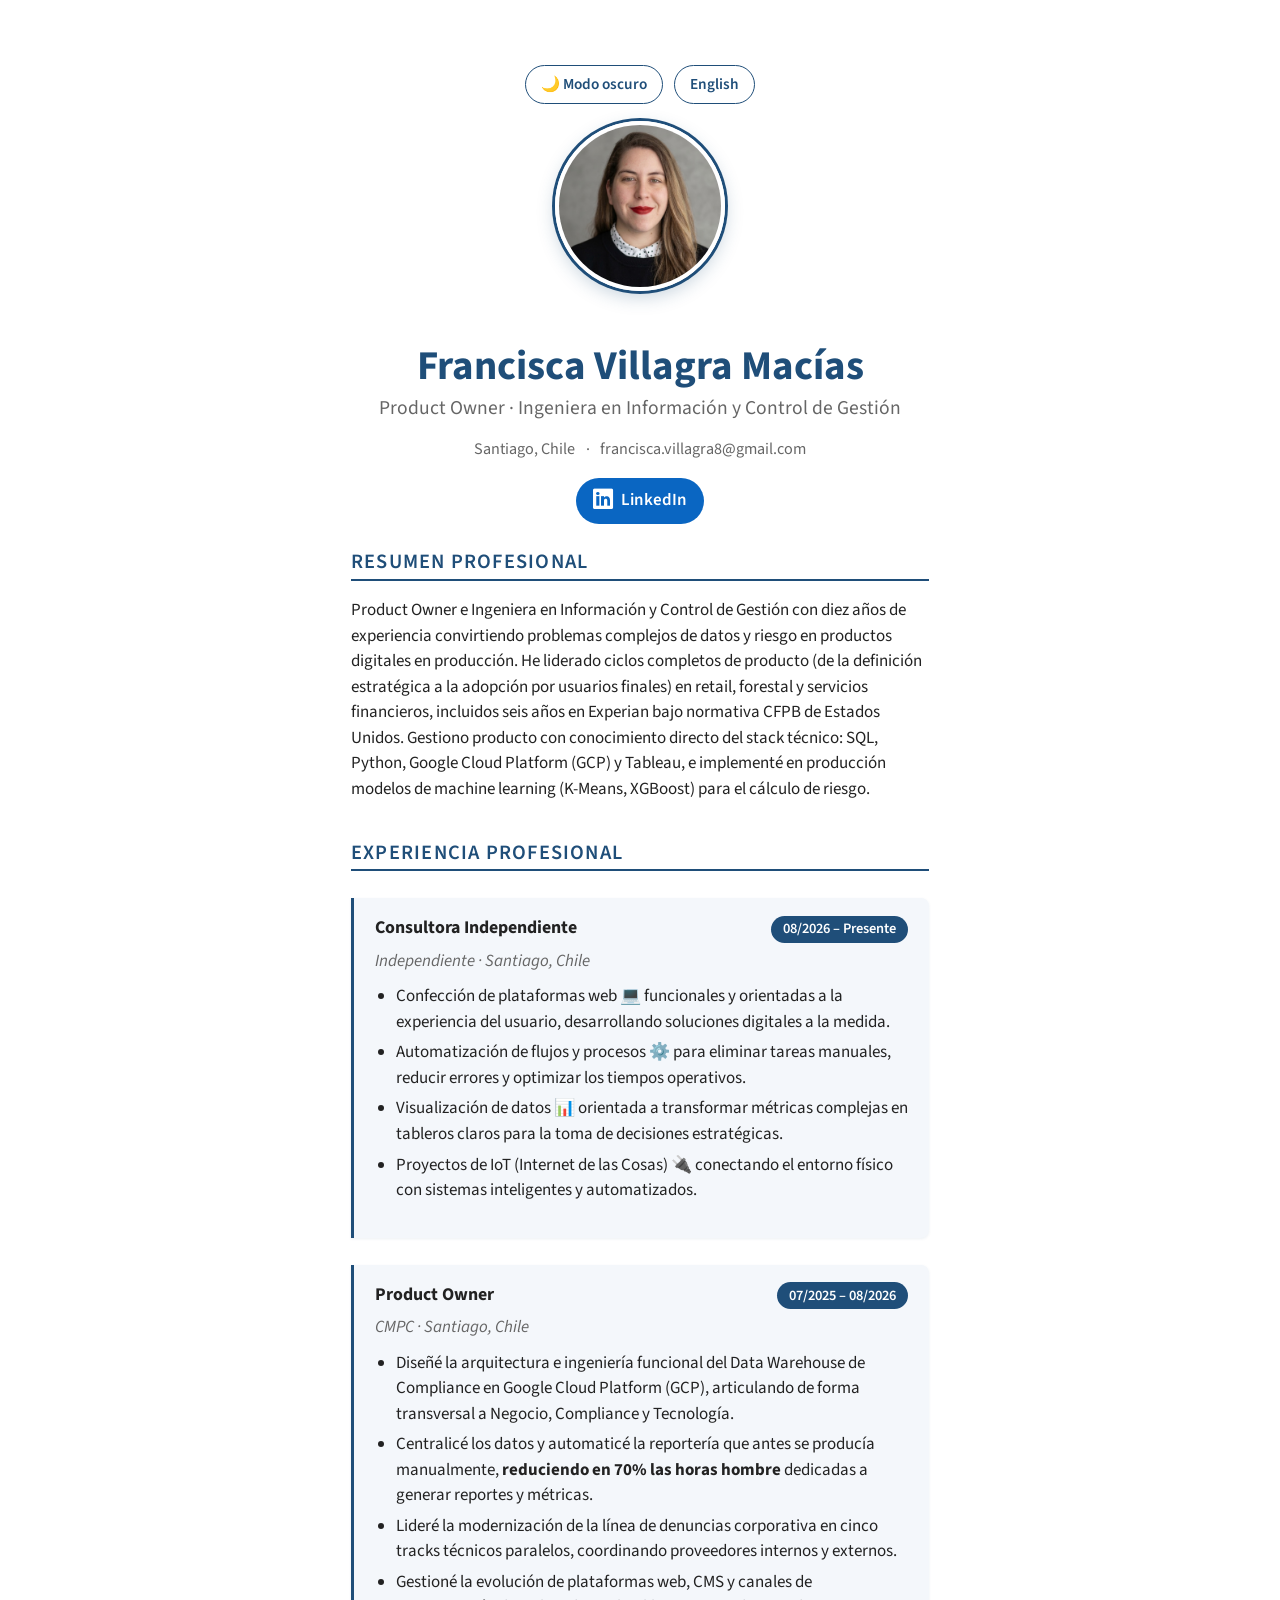
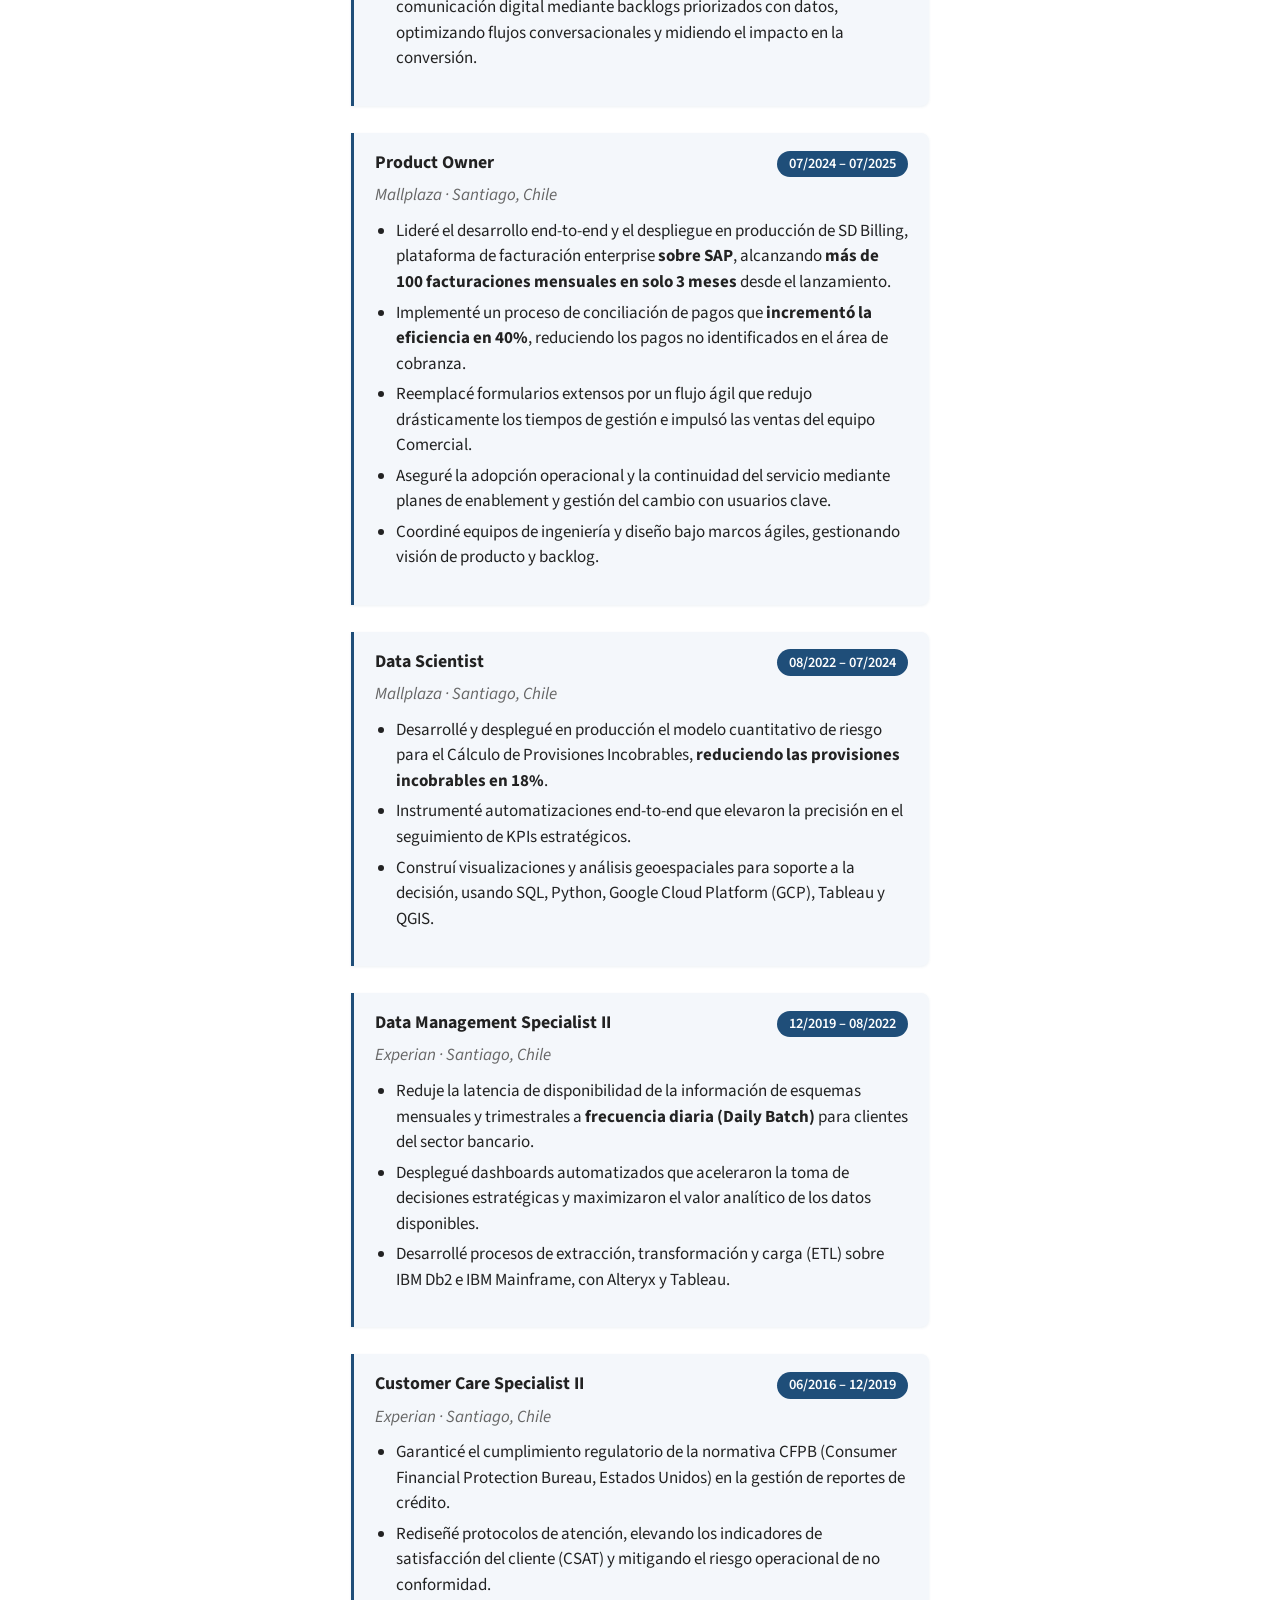
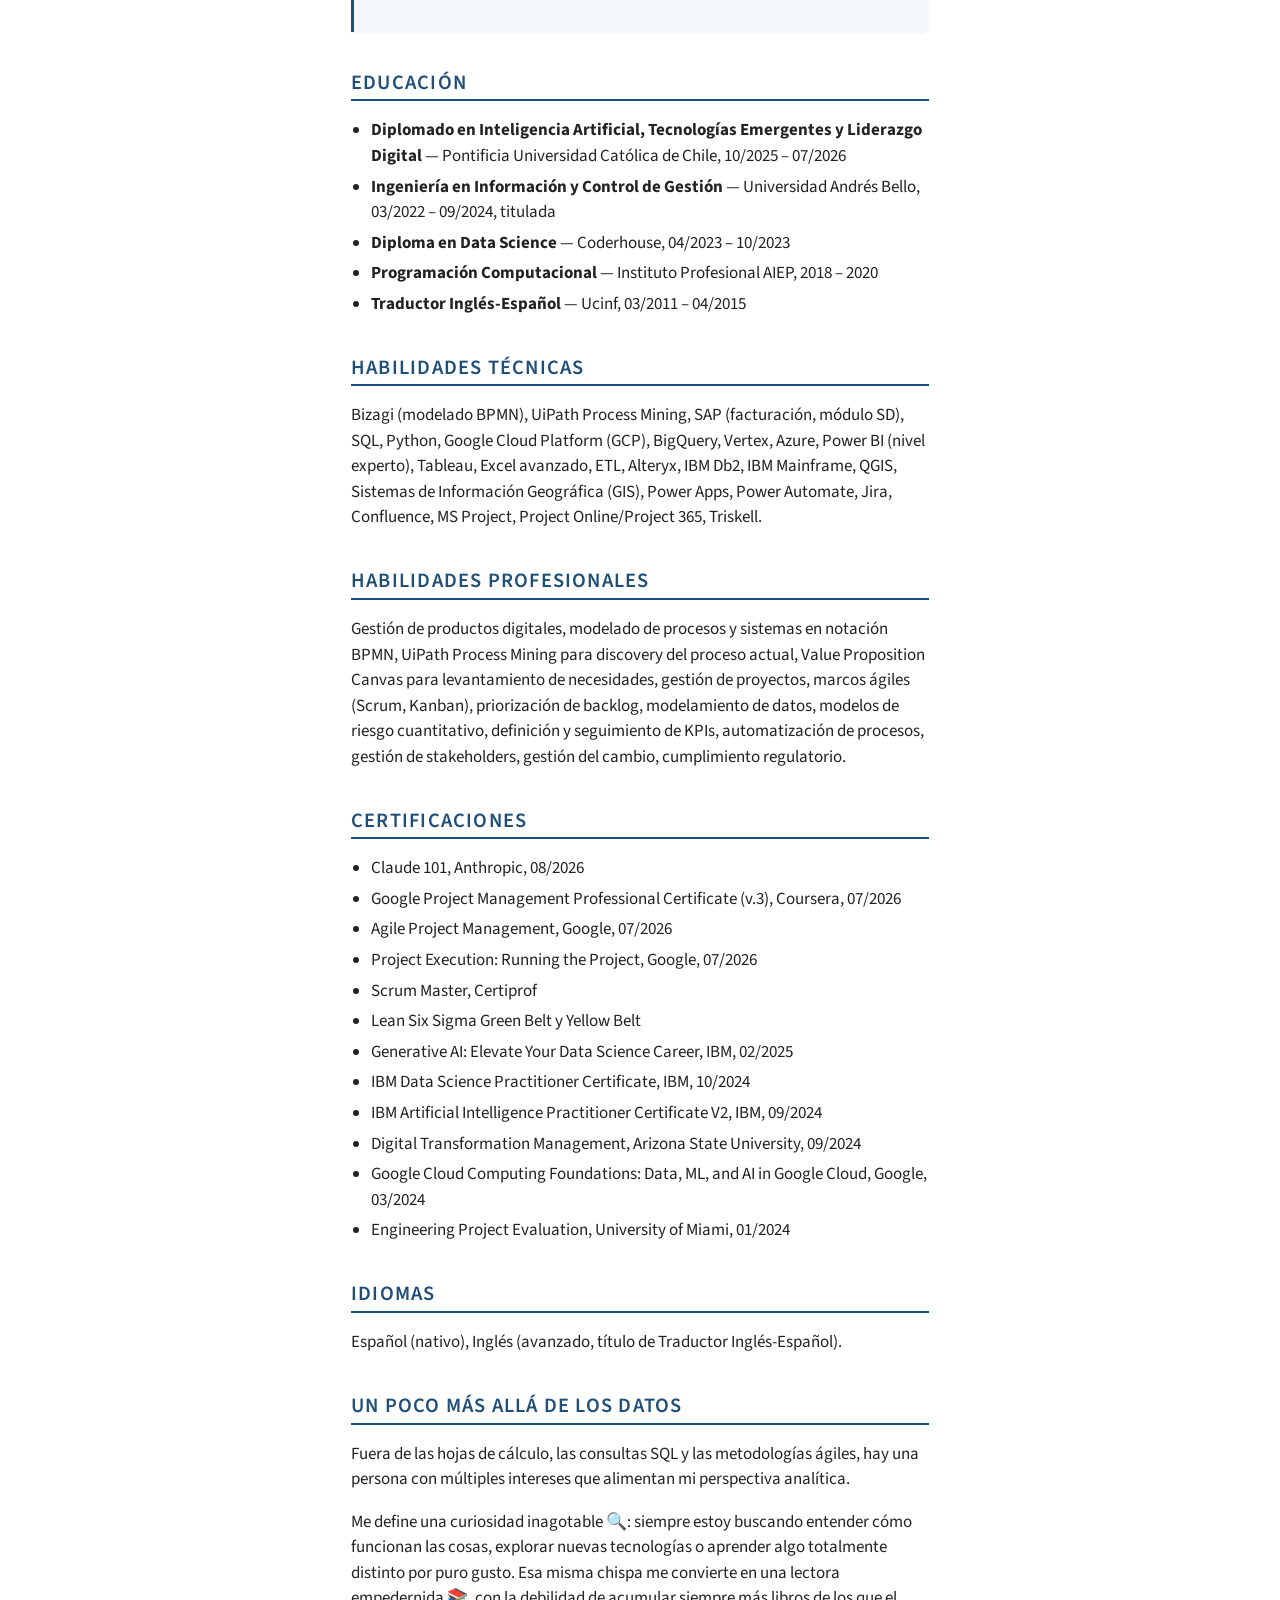
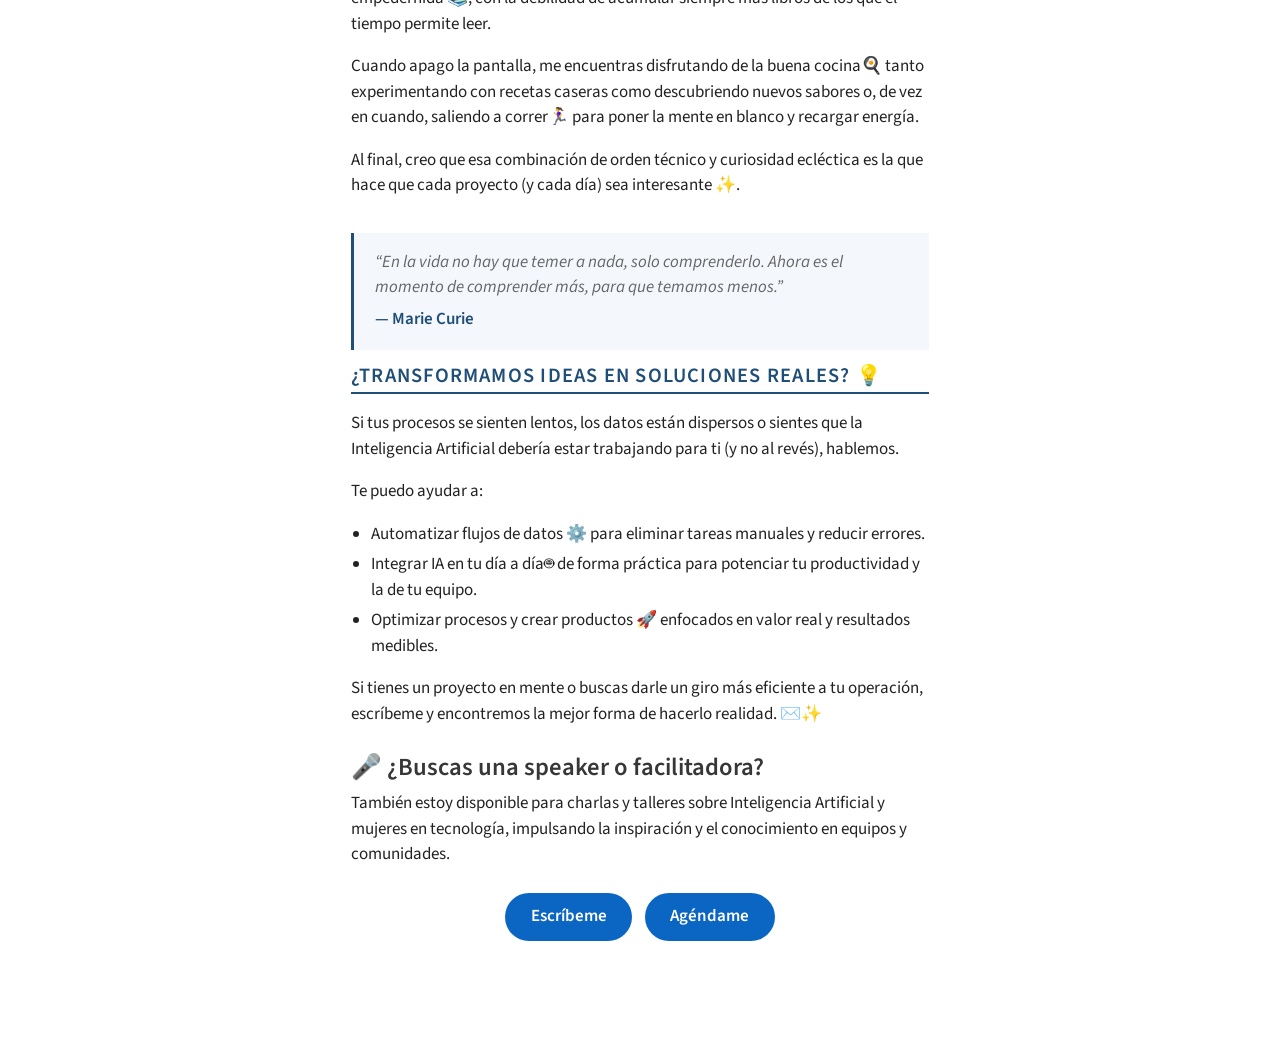
==== commit eb2da207: "Place language selector beside theme toggle Co-authored-by: Copilot <223556219+Copilot@users.noreply" ====
--- a/docs/index.html
+++ b/docs/index.html
@@ -72,7 +72,7 @@
 }</script>
 
 
-<link rel="stylesheet" href="styles.css">
+<link rel="stylesheet" href="styles-v3.css">
 <script>
 (function () {
   var key = "cv-theme";
@@ -134,11 +134,13 @@
 
 
 <div class="cv-cabecera reveal">
-<p><button class="cv-theme-toggle" type="button" aria-pressed="false">🌙 Modo oscuro</button></p>
+<div class="cv-controles">
+<button class="cv-theme-toggle" type="button" aria-pressed="false">🌙 Modo oscuro</button>
+<a class="cv-idioma" href="en/" lang="en">English</a>
+</div>
 <p><img class="cv-foto" src="foto.png" alt="Foto de Francisca Villagra Macías"></p>
 <section id="francisca-villagra-macías" class="level1">
 <h1>Francisca Villagra Macías</h1>
-<p><a class="cv-idioma" href="en/" lang="en">English</a></p>
 <div class="cv-titulo">
 Product Owner · Ingeniera en Información y Control de Gestión
 </div>
--- a/docs/styles-v3.css
+++ b/docs/styles-v3.css
@@ -0,0 +1,102 @@
+:root {
+  --acento: #1f4e79;
+  --texto: #222;
+  --suave: #666;
+  --fondo: #fff;
+  --superficie: #f4f7fb;
+  --periodo-fondo: var(--acento);
+  --periodo-texto: #fff;
+  --borde-foto: #fff;
+  --sombra-bloque: rgba(31,78,121,.08);
+}
+:root[data-theme="dark"] {
+  color-scheme: dark;
+  --acento: #8ab4e0;
+  --texto: #e6edf5;
+  --suave: #b6c2d0;
+  --fondo: #141a22;
+  --superficie: #202a36;
+  --periodo-fondo: #315f8f;
+  --borde-foto: #141a22;
+  --sombra-bloque: rgba(0,0,0,.25);
+}
+body { color: var(--texto); background: var(--fondo); }
+#quarto-content { max-width: 820px; margin: 0 auto; }
+header#title-block-header { display: none; }
+
+.cv-cabecera { text-align: center; margin: 2rem 0 1.5rem; }
+.cv-controles {
+  display: flex; align-items: center; justify-content: center; flex-wrap: wrap; gap: .6rem;
+  margin: 0 0 1rem;
+}
+.cv-theme-toggle {
+  display: inline-flex; align-items: center; justify-content: center; gap: .4rem;
+  margin: 0; padding: .4rem .9rem; border: 1px solid var(--acento);
+  border-radius: 999px; color: var(--acento); background: transparent;
+  font: inherit; font-size: .9rem; font-weight: 600; cursor: pointer;
+}
+.cv-theme-toggle:hover { color: var(--fondo); background: var(--acento); }
+.cv-theme-toggle:focus-visible { outline: 3px solid var(--acento); outline-offset: 3px; }
+.cv-cabecera h1 { font-size: 2.4rem; font-weight: 700; margin-bottom: .2rem; color: var(--acento); }
+.cv-cabecera .cv-titulo { font-size: 1.15rem; color: var(--suave); margin-bottom: .8rem; }
+.cv-contacto { font-size: .95rem; color: var(--suave); }
+.cv-contacto span + span::before { content: "·"; margin: 0 .6rem; }
+.cv-linkedin {
+  display: inline-flex; align-items: center; gap: .5rem; margin-top: 1rem;
+  padding: .45rem 1rem; border-radius: 999px; background: #0a66c2; color: #fff !important;
+  text-decoration: none; font-weight: 600;
+}
+.cv-linkedin:hover { background: #004182; }
+.cv-linkedin .bi { font-size: 1.2rem; }
+.cv-idioma {
+  display: inline-block; margin: 0; padding: .4rem .9rem; border: 1px solid var(--acento);
+  border-radius: 999px; color: var(--acento); text-decoration: none; font-size: .9rem; font-weight: 600;
+}
+.cv-idioma:hover { color: #fff; background: var(--acento); }
+.cv-cita {
+  margin: 2rem 0 .75rem; padding: 1rem 1.25rem; border-left: 3px solid var(--acento);
+  background: var(--superficie); color: var(--suave); font-style: italic;
+}
+blockquote { color: var(--suave); background: var(--superficie); border-left-color: var(--acento); }
+.cv-cita p { margin-bottom: .4rem; }
+.cv-cita cite { color: var(--acento); font-style: normal; font-weight: 600; }
+.cv-cita + section h2 { margin-top: .75rem; }
+.cv-email-contenedor { display: flex; justify-content: center; flex-wrap: wrap; gap: .75rem; margin: 1.5rem 0 2rem; }
+.cv-email {
+  display: inline-block; padding: .65rem 1.5rem; border-radius: 999px; background: #0a66c2;
+  color: #fff !important; text-decoration: none; font-weight: 600;
+}
+.cv-email:hover { background: #004182; }
+
+h2 { font-size: 1.2rem; text-transform: uppercase; letter-spacing: .06em; color: var(--acento);
+     border-bottom: 2px solid var(--acento); padding-bottom: .25rem; margin-top: 2.2rem; }
+.cv-bloque { margin-top: 1.6rem; padding: 1rem 1.25rem; border-left: 3px solid var(--acento);
+  background: var(--superficie); border-radius: 0 8px 8px 0; box-shadow: 0 1px 3px var(--sombra-bloque); }
+.cv-cargo { display: flex; justify-content: space-between; align-items: baseline; flex-wrap: wrap; gap: .4rem 2rem; }
+.cv-cargo .cv-rol { font-weight: 700; font-size: 1.05rem; }
+.cv-cargo .cv-periodo { color: var(--periodo-texto); background: var(--periodo-fondo); font-size: .85rem; font-weight: 600;
+  padding: .15rem .7rem; border-radius: 999px; white-space: nowrap; }
+.cv-fecha::before { content: attr(data-fecha); }
+.cv-periodo .cv-fecha { color: var(--periodo-texto); }
+a[x-apple-data-detectors] {
+  color: inherit !important; font-family: inherit !important; font-size: inherit !important;
+  font-weight: inherit !important; line-height: inherit !important;
+  -webkit-text-fill-color: currentColor !important; text-decoration: none !important;
+}
+.cv-empresa { color: var(--suave); font-style: italic; margin: .35rem 0 .6rem; }
+ul { padding-left: 1.2rem; }
+li { margin-bottom: .3rem; }
+
+@media print { .cv-linkedin { color: #000 !important; background: none; border: 1px solid #000; } }
+
+/* Aparición al hacer scroll */
+.reveal { opacity: 1; transform: none; transition: none; }
+.reveal.visible { opacity: 1; transform: none; }
+.cv-bloque li { opacity: 1; transform: none; transition: none; }
+.cv-bloque.visible li { opacity: 1; transform: none; }
+.cv-cabecera.reveal { transform: none; }
+.cv-cabecera.reveal.visible { transform: none; }
+@media (prefers-reduced-motion: reduce) { .reveal, .cv-bloque li { opacity: 1; transform: none; transition: none; } }
+
+.cv-foto { width: 170px; height: 170px; object-fit: cover; border-radius: 50%; border: 4px solid var(--borde-foto);
+  box-shadow: 0 0 0 3px var(--acento), 0 6px 18px rgba(31,78,121,.25); margin-bottom: 1rem; }
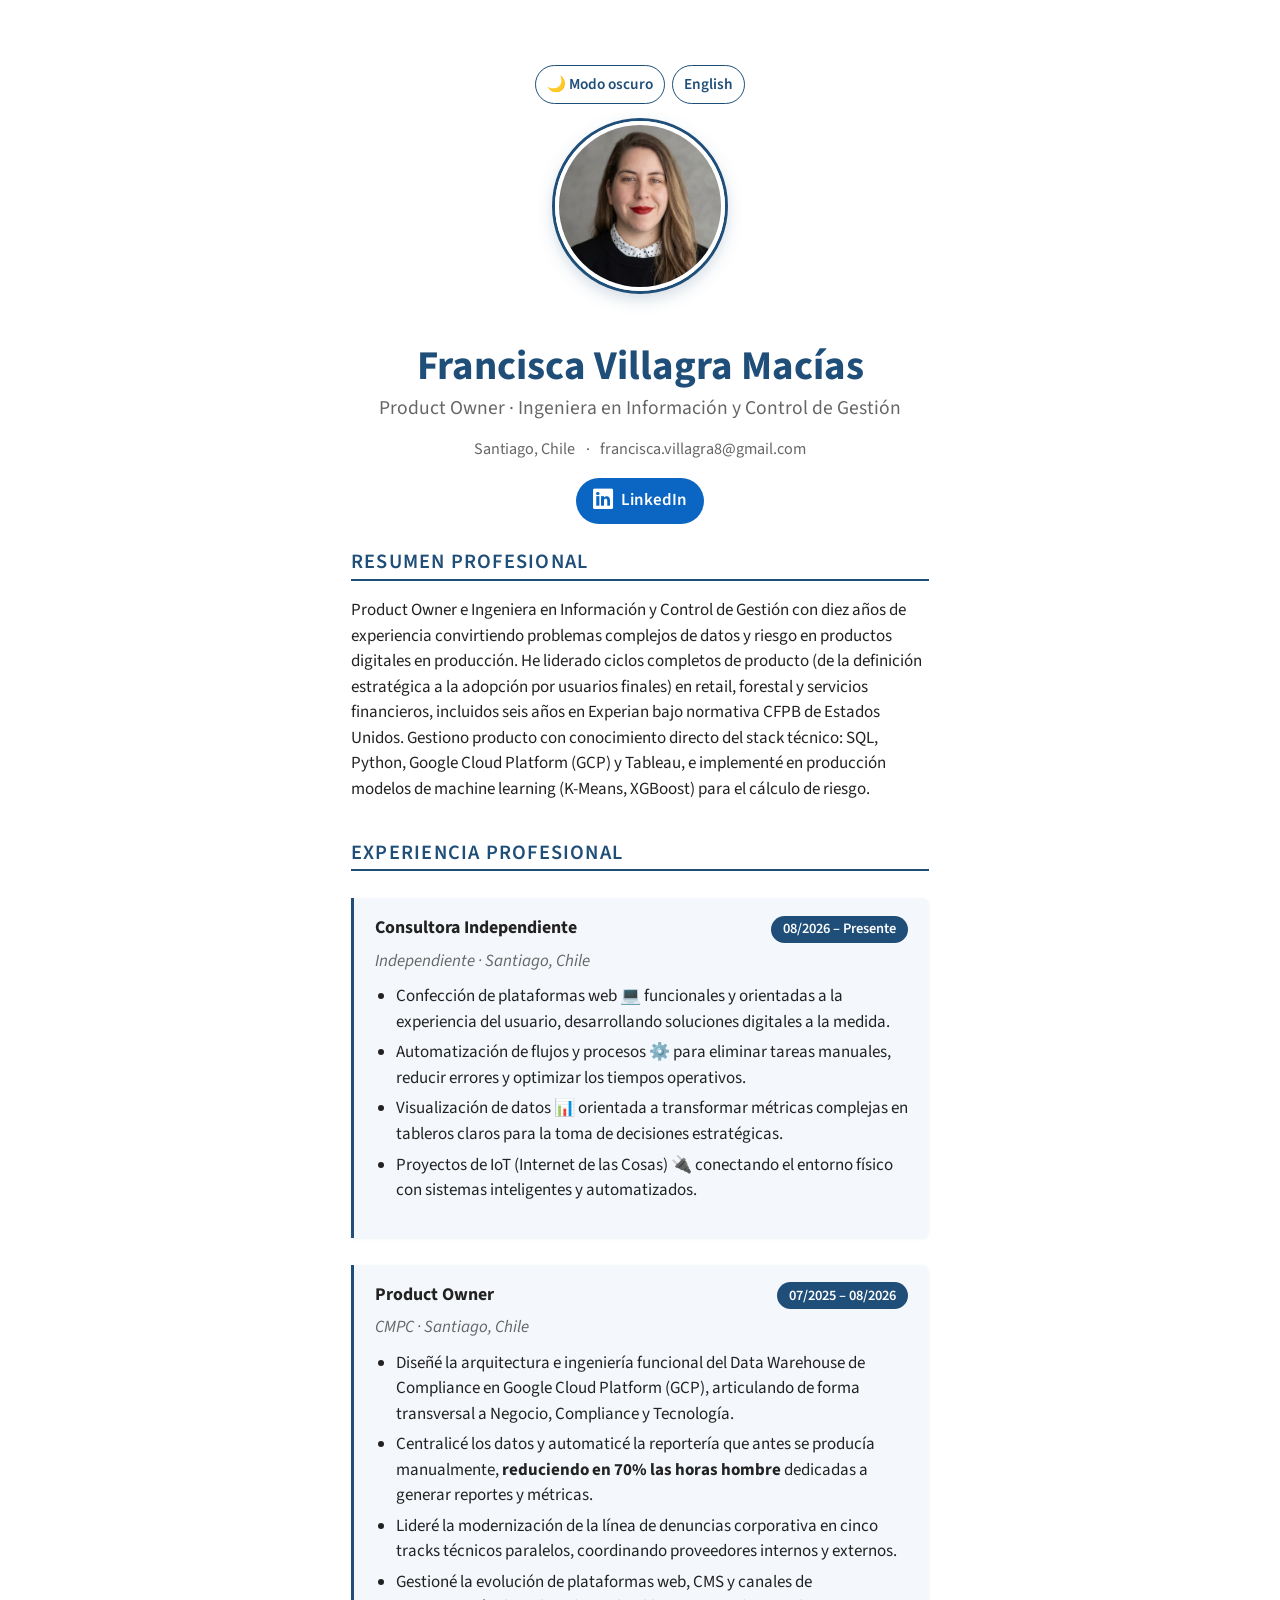
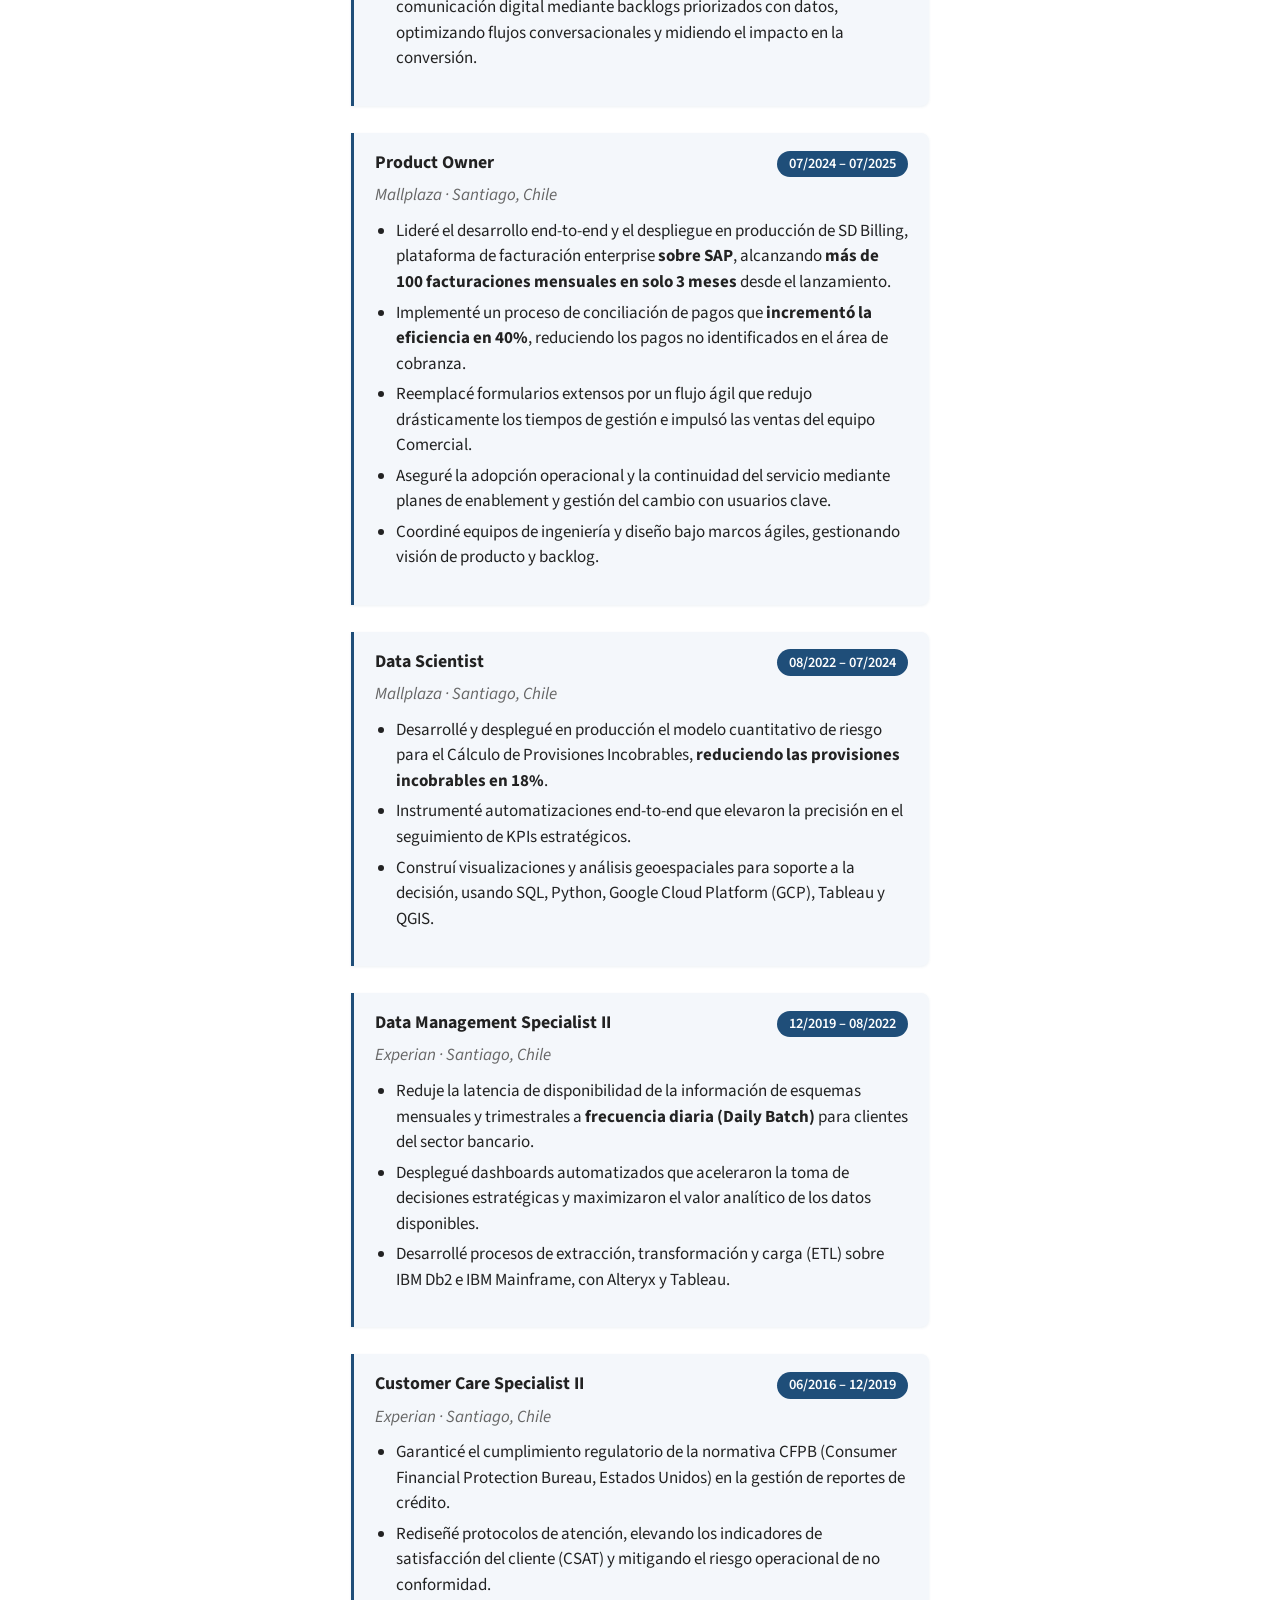
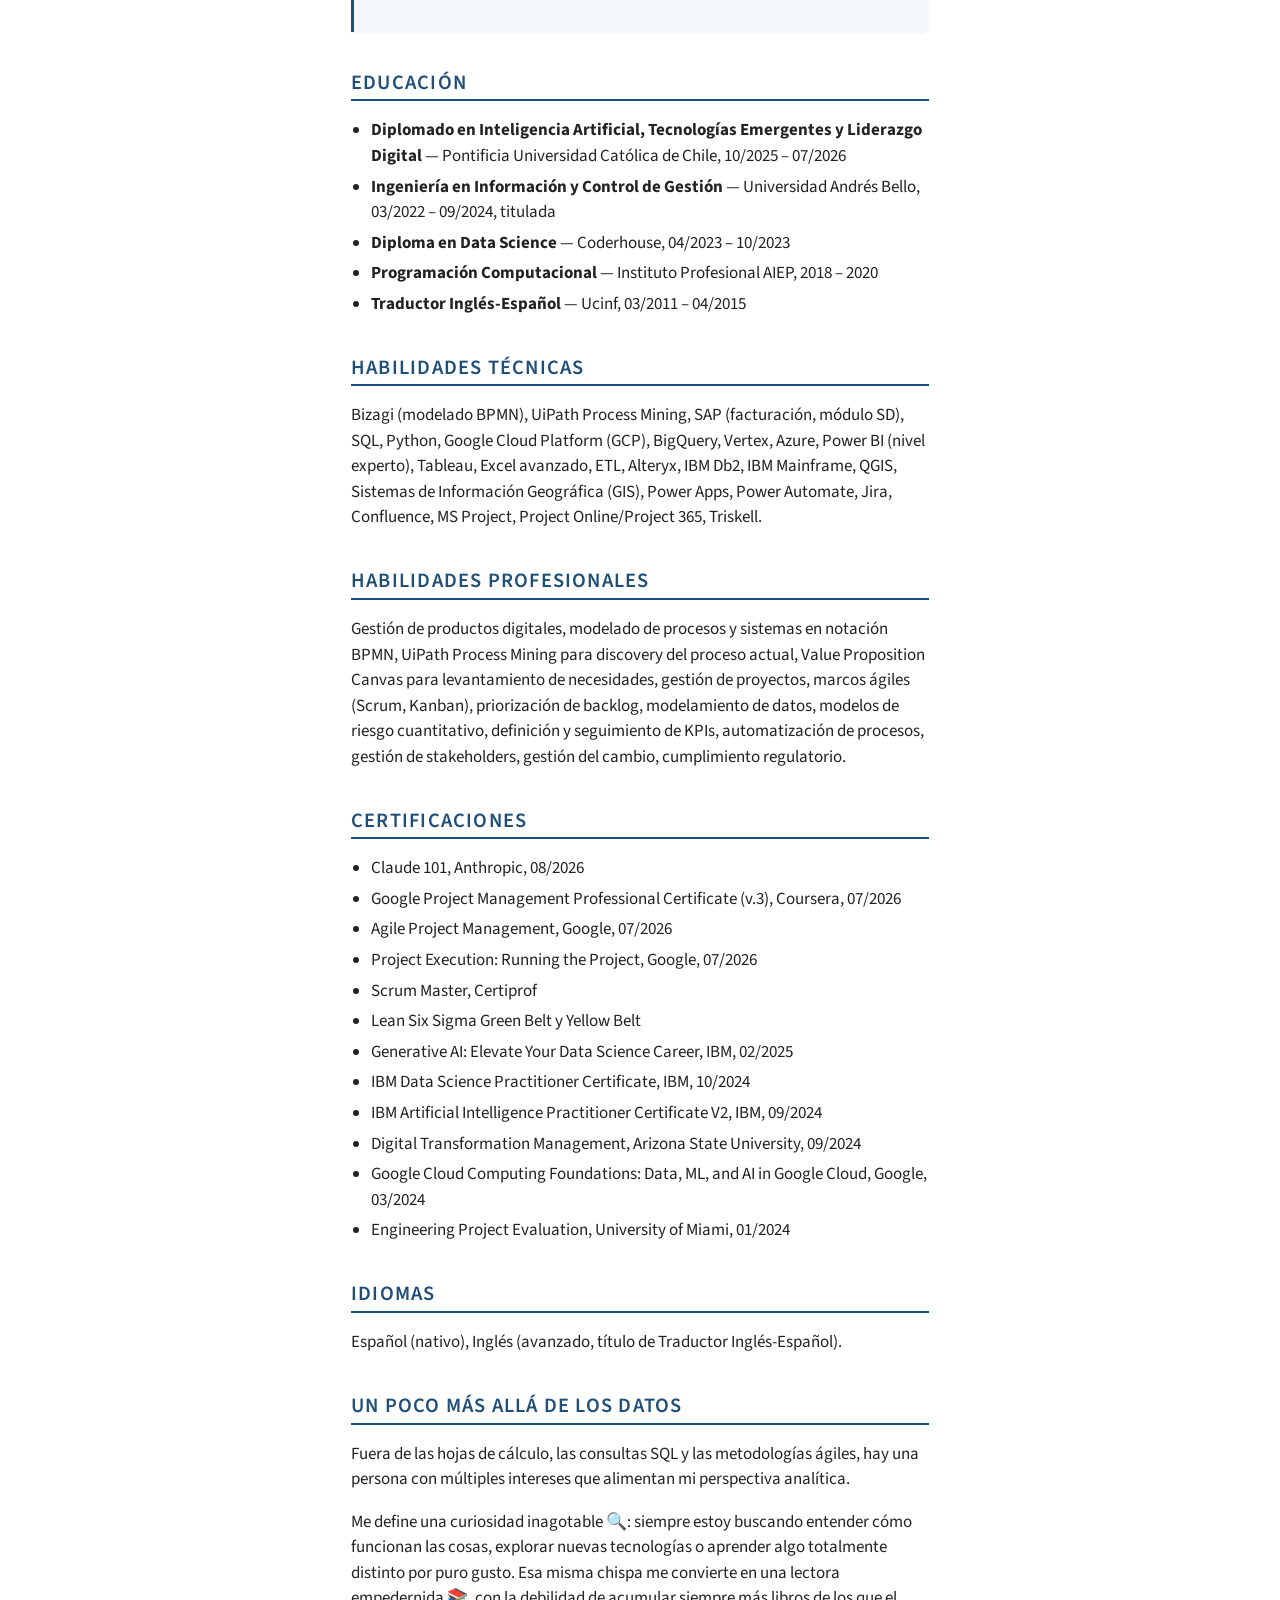
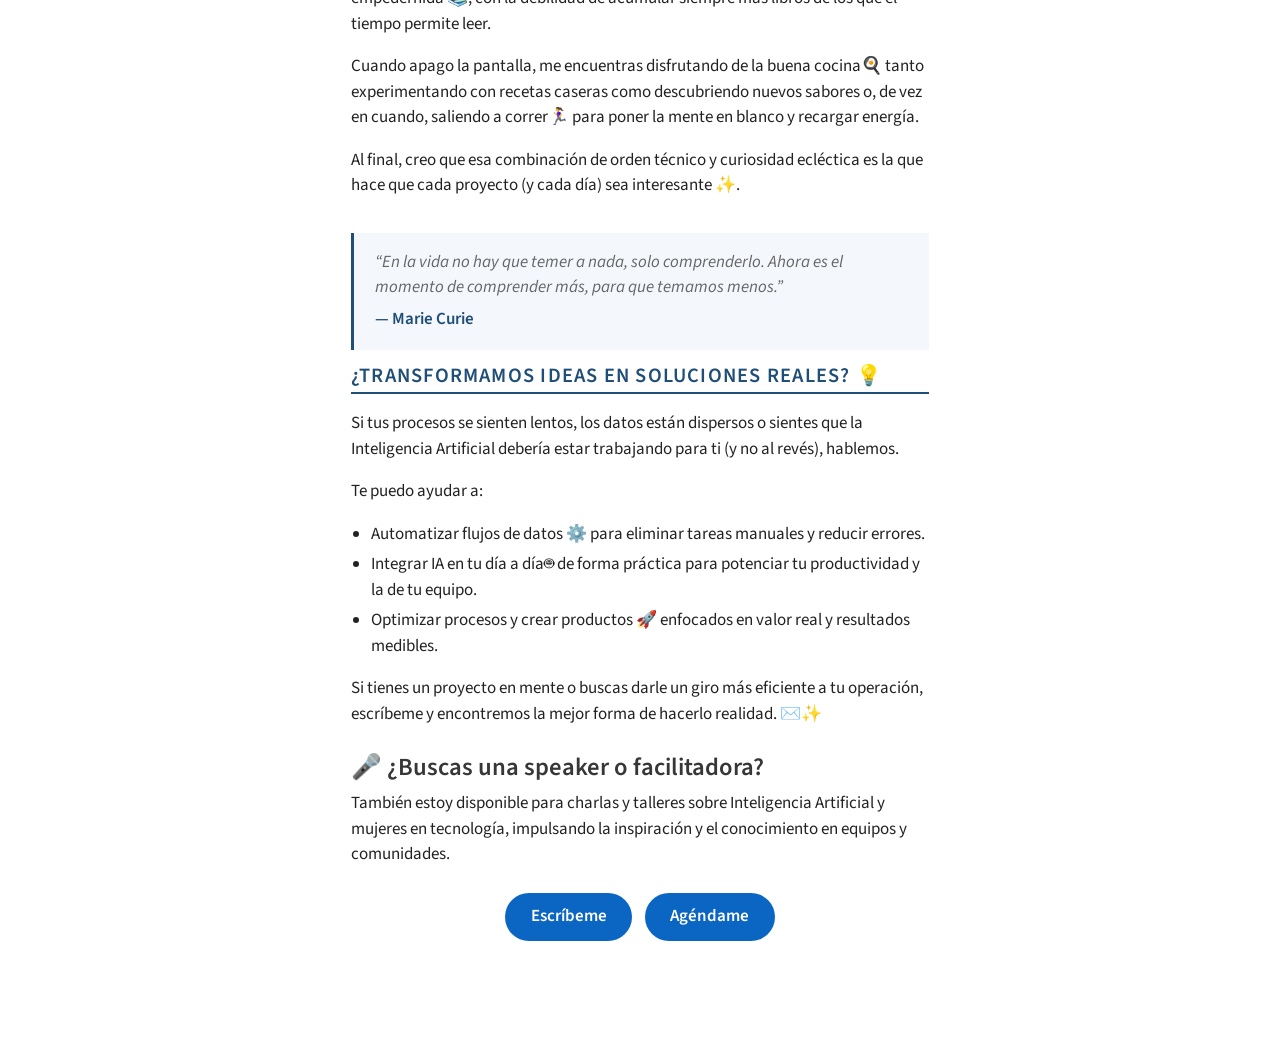
==== commit b9cc9c19: "Keep language selector aligned on narrow screens Co-authored-by: Copilot <223556219+Copilot@users.no" ====
--- a/docs/index.html
+++ b/docs/index.html
@@ -72,7 +72,7 @@
 }</script>
 
 
-<link rel="stylesheet" href="styles-v3.css">
+<link rel="stylesheet" href="styles-v5.css">
 <script>
 (function () {
   var key = "cv-theme";
--- a/docs/styles-v5.css
+++ b/docs/styles-v5.css
@@ -0,0 +1,109 @@
+:root {
+  --acento: #1f4e79;
+  --texto: #222;
+  --suave: #666;
+  --fondo: #fff;
+  --superficie: #f4f7fb;
+  --periodo-fondo: var(--acento);
+  --periodo-texto: #fff;
+  --borde-foto: #fff;
+  --sombra-bloque: rgba(31,78,121,.08);
+}
+:root[data-theme="dark"] {
+  color-scheme: dark;
+  --acento: #8ab4e0;
+  --texto: #e6edf5;
+  --suave: #b6c2d0;
+  --fondo: #141a22;
+  --superficie: #202a36;
+  --periodo-fondo: #315f8f;
+  --borde-foto: #141a22;
+  --sombra-bloque: rgba(0,0,0,.25);
+}
+body { color: var(--texto); background: var(--fondo); }
+#quarto-content { max-width: 820px; margin: 0 auto; }
+header#title-block-header { display: none; }
+
+.cv-cabecera { text-align: center; margin: 2rem 0 1.5rem; }
+.cv-controles {
+  display: flex; align-items: center; justify-content: center; flex-wrap: nowrap; gap: .4rem;
+  margin: 0 0 1rem;
+}
+.cv-theme-toggle {
+  display: inline-flex; align-items: center; justify-content: center; gap: .4rem;
+  flex: 0 0 auto; white-space: nowrap;
+  margin: 0; padding: .4rem .65rem; border: 1px solid var(--acento);
+  border-radius: 999px; color: var(--acento); background: transparent;
+  font: inherit; font-size: .9rem; font-weight: 600; cursor: pointer;
+}
+.cv-theme-toggle:hover { color: var(--fondo); background: var(--acento); }
+.cv-theme-toggle:focus-visible { outline: 3px solid var(--acento); outline-offset: 3px; }
+.cv-cabecera h1 { font-size: 2.4rem; font-weight: 700; margin-bottom: .2rem; color: var(--acento); }
+.cv-cabecera .cv-titulo { font-size: 1.15rem; color: var(--suave); margin-bottom: .8rem; }
+.cv-contacto { font-size: .95rem; color: var(--suave); }
+.cv-contacto span + span::before { content: "·"; margin: 0 .6rem; }
+.cv-linkedin {
+  display: inline-flex; align-items: center; gap: .5rem; margin-top: 1rem;
+  padding: .45rem 1rem; border-radius: 999px; background: #0a66c2; color: #fff !important;
+  text-decoration: none; font-weight: 600;
+}
+.cv-linkedin:hover { background: #004182; }
+.cv-linkedin .bi { font-size: 1.2rem; }
+.cv-idioma {
+  display: inline-block; flex: 0 0 auto; white-space: nowrap;
+  margin: 0; padding: .4rem .65rem; border: 1px solid var(--acento);
+  border-radius: 999px; color: var(--acento); text-decoration: none; font-size: .9rem; font-weight: 600;
+}
+.cv-idioma:hover { color: #fff; background: var(--acento); }
+@media (max-width: 320px) {
+  .cv-controles { gap: .25rem; }
+  .cv-theme-toggle, .cv-idioma { padding: .3rem .25rem; font-size: .72rem; }
+  .cv-theme-toggle { gap: .25rem; }
+}
+.cv-cita {
+  margin: 2rem 0 .75rem; padding: 1rem 1.25rem; border-left: 3px solid var(--acento);
+  background: var(--superficie); color: var(--suave); font-style: italic;
+}
+blockquote { color: var(--suave); background: var(--superficie); border-left-color: var(--acento); }
+.cv-cita p { margin-bottom: .4rem; }
+.cv-cita cite { color: var(--acento); font-style: normal; font-weight: 600; }
+.cv-cita + section h2 { margin-top: .75rem; }
+.cv-email-contenedor { display: flex; justify-content: center; flex-wrap: wrap; gap: .75rem; margin: 1.5rem 0 2rem; }
+.cv-email {
+  display: inline-block; padding: .65rem 1.5rem; border-radius: 999px; background: #0a66c2;
+  color: #fff !important; text-decoration: none; font-weight: 600;
+}
+.cv-email:hover { background: #004182; }
+
+h2 { font-size: 1.2rem; text-transform: uppercase; letter-spacing: .06em; color: var(--acento);
+     border-bottom: 2px solid var(--acento); padding-bottom: .25rem; margin-top: 2.2rem; }
+.cv-bloque { margin-top: 1.6rem; padding: 1rem 1.25rem; border-left: 3px solid var(--acento);
+  background: var(--superficie); border-radius: 0 8px 8px 0; box-shadow: 0 1px 3px var(--sombra-bloque); }
+.cv-cargo { display: flex; justify-content: space-between; align-items: baseline; flex-wrap: wrap; gap: .4rem 2rem; }
+.cv-cargo .cv-rol { font-weight: 700; font-size: 1.05rem; }
+.cv-cargo .cv-periodo { color: var(--periodo-texto); background: var(--periodo-fondo); font-size: .85rem; font-weight: 600;
+  padding: .15rem .7rem; border-radius: 999px; white-space: nowrap; }
+.cv-fecha::before { content: attr(data-fecha); }
+.cv-periodo .cv-fecha { color: var(--periodo-texto); }
+a[x-apple-data-detectors] {
+  color: inherit !important; font-family: inherit !important; font-size: inherit !important;
+  font-weight: inherit !important; line-height: inherit !important;
+  -webkit-text-fill-color: currentColor !important; text-decoration: none !important;
+}
+.cv-empresa { color: var(--suave); font-style: italic; margin: .35rem 0 .6rem; }
+ul { padding-left: 1.2rem; }
+li { margin-bottom: .3rem; }
+
+@media print { .cv-linkedin { color: #000 !important; background: none; border: 1px solid #000; } }
+
+/* Aparición al hacer scroll */
+.reveal { opacity: 1; transform: none; transition: none; }
+.reveal.visible { opacity: 1; transform: none; }
+.cv-bloque li { opacity: 1; transform: none; transition: none; }
+.cv-bloque.visible li { opacity: 1; transform: none; }
+.cv-cabecera.reveal { transform: none; }
+.cv-cabecera.reveal.visible { transform: none; }
+@media (prefers-reduced-motion: reduce) { .reveal, .cv-bloque li { opacity: 1; transform: none; transition: none; } }
+
+.cv-foto { width: 170px; height: 170px; object-fit: cover; border-radius: 50%; border: 4px solid var(--borde-foto);
+  box-shadow: 0 0 0 3px var(--acento), 0 6px 18px rgba(31,78,121,.25); margin-bottom: 1rem; }
